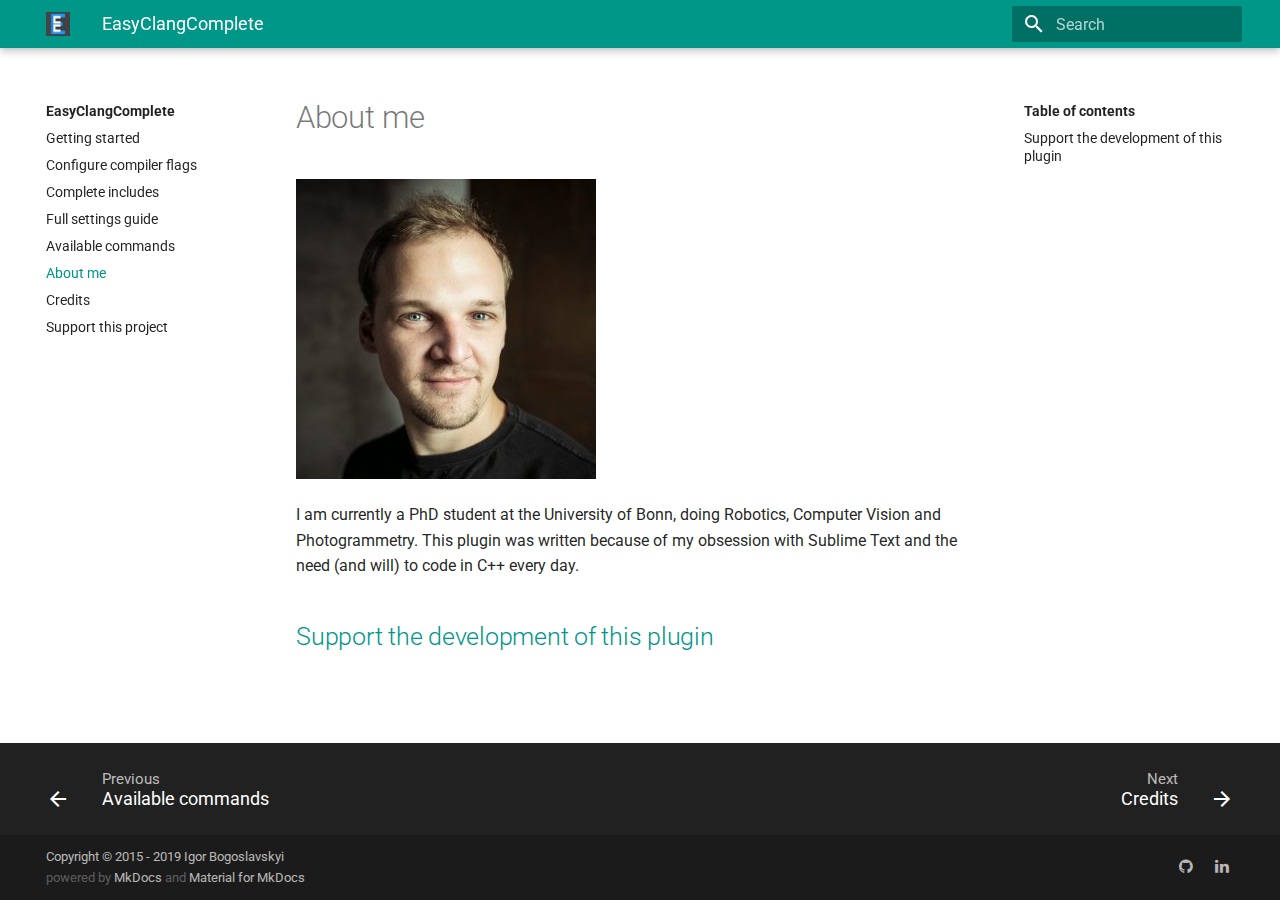
==== about/index.html @ f1933f2a "Deploy niosus/EasyClangComplete to github.com/niosus/EasyClangComplete.git:gh-pages" ====
<!doctype html>
<html lang="en" class="no-js">
  <head>
    
      <meta charset="utf-8">
      <meta name="viewport" content="width=device-width,initial-scale=1">
      <meta http-equiv="x-ua-compatible" content="ie=edge">
      
      
      
      
        <meta name="lang:clipboard.copy" content="Copy to clipboard">
      
        <meta name="lang:clipboard.copied" content="Copied to clipboard">
      
        <meta name="lang:search.language" content="en">
      
        <meta name="lang:search.pipeline.stopwords" content="True">
      
        <meta name="lang:search.pipeline.trimmer" content="True">
      
        <meta name="lang:search.result.none" content="No matching documents">
      
        <meta name="lang:search.result.one" content="1 matching document">
      
        <meta name="lang:search.result.other" content="# matching documents">
      
        <meta name="lang:search.tokenizer" content="[\s\-]+">
      
      <link rel="shortcut icon" href="../img/favicon.ico">
      <meta name="generator" content="mkdocs-1.0.4, mkdocs-material-4.1.1">
    
    
      
        <title>About me - EasyClangComplete</title>
      
    
    
      <link rel="stylesheet" href="../assets/stylesheets/application.3020aac5.css">
      
        <link rel="stylesheet" href="../assets/stylesheets/application-palette.224b79ff.css">
      
      
        
        
        <meta name="theme-color" content="#009688">
      
    
    
      <script src="../assets/javascripts/modernizr.01ccdecf.js"></script>
    
    
      
        <link href="https://fonts.gstatic.com" rel="preconnect" crossorigin>
        <link rel="stylesheet" href="https://fonts.googleapis.com/css?family=Roboto:300,400,400i,700|Roboto+Mono">
        <style>body,input{font-family:"Roboto","Helvetica Neue",Helvetica,Arial,sans-serif}code,kbd,pre{font-family:"Roboto Mono","Courier New",Courier,monospace}</style>
      
    
    <link rel="stylesheet" href="../assets/fonts/material-icons.css">
    
    
    
      
    
    
  </head>
  
    
    
    <body dir="ltr" data-md-color-primary="teal" data-md-color-accent="cyan">
  
    <svg class="md-svg">
      <defs>
        
        
      </defs>
    </svg>
    <input class="md-toggle" data-md-toggle="drawer" type="checkbox" id="__drawer" autocomplete="off">
    <input class="md-toggle" data-md-toggle="search" type="checkbox" id="__search" autocomplete="off">
    <label class="md-overlay" data-md-component="overlay" for="__drawer"></label>
    
      <a href="#about-me" tabindex="1" class="md-skip">
        Skip to content
      </a>
    
    
      <header class="md-header" data-md-component="header">
  <nav class="md-header-nav md-grid">
    <div class="md-flex">
      <div class="md-flex__cell md-flex__cell--shrink">
        <a href=".." title="EasyClangComplete" class="md-header-nav__button md-logo">
          
            <img src="../img/ecc.png" width="24" height="24">
          
        </a>
      </div>
      <div class="md-flex__cell md-flex__cell--shrink">
        <label class="md-icon md-icon--menu md-header-nav__button" for="__drawer"></label>
      </div>
      <div class="md-flex__cell md-flex__cell--stretch">
        <div class="md-flex__ellipsis md-header-nav__title" data-md-component="title">
          
            <span class="md-header-nav__topic">
              EasyClangComplete
            </span>
            <span class="md-header-nav__topic">
              About me
            </span>
          
        </div>
      </div>
      <div class="md-flex__cell md-flex__cell--shrink">
        
          <label class="md-icon md-icon--search md-header-nav__button" for="__search"></label>
          
<div class="md-search" data-md-component="search" role="dialog">
  <label class="md-search__overlay" for="__search"></label>
  <div class="md-search__inner" role="search">
    <form class="md-search__form" name="search">
      <input type="text" class="md-search__input" name="query" placeholder="Search" autocapitalize="off" autocorrect="off" autocomplete="off" spellcheck="false" data-md-component="query" data-md-state="active">
      <label class="md-icon md-search__icon" for="__search"></label>
      <button type="reset" class="md-icon md-search__icon" data-md-component="reset" tabindex="-1">
        &#xE5CD;
      </button>
    </form>
    <div class="md-search__output">
      <div class="md-search__scrollwrap" data-md-scrollfix>
        <div class="md-search-result" data-md-component="result">
          <div class="md-search-result__meta">
            Type to start searching
          </div>
          <ol class="md-search-result__list"></ol>
        </div>
      </div>
    </div>
  </div>
</div>
        
      </div>
      
    </div>
  </nav>
</header>
    
    <div class="md-container">
      
        
      
      
      <main class="md-main">
        <div class="md-main__inner md-grid" data-md-component="container">
          
            
              <div class="md-sidebar md-sidebar--primary" data-md-component="navigation">
                <div class="md-sidebar__scrollwrap">
                  <div class="md-sidebar__inner">
                    <nav class="md-nav md-nav--primary" data-md-level="0">
  <label class="md-nav__title md-nav__title--site" for="__drawer">
    <a href=".." title="EasyClangComplete" class="md-nav__button md-logo">
      
        <img src="../img/ecc.png" width="48" height="48">
      
    </a>
    EasyClangComplete
  </label>
  
  <ul class="md-nav__list" data-md-scrollfix>
    
      
      
      


  <li class="md-nav__item">
    <a href=".." title="Getting started" class="md-nav__link">
      Getting started
    </a>
  </li>

    
      
      
      


  <li class="md-nav__item">
    <a href="../configs/" title="Configure compiler flags" class="md-nav__link">
      Configure compiler flags
    </a>
  </li>

    
      
      
      


  <li class="md-nav__item">
    <a href="../includes_completion/" title="Complete includes" class="md-nav__link">
      Complete includes
    </a>
  </li>

    
      
      
      


  <li class="md-nav__item">
    <a href="../settings/" title="Full settings guide" class="md-nav__link">
      Full settings guide
    </a>
  </li>

    
      
      
      


  <li class="md-nav__item">
    <a href="../commands/" title="Available commands" class="md-nav__link">
      Available commands
    </a>
  </li>

    
      
      
      

  


  <li class="md-nav__item md-nav__item--active">
    
    <input class="md-toggle md-nav__toggle" data-md-toggle="toc" type="checkbox" id="__toc">
    
      
    
    
      <label class="md-nav__link md-nav__link--active" for="__toc">
        About me
      </label>
    
    <a href="./" title="About me" class="md-nav__link md-nav__link--active">
      About me
    </a>
    
      
<nav class="md-nav md-nav--secondary">
  
  
    
  
  
    <label class="md-nav__title" for="__toc">Table of contents</label>
    <ul class="md-nav__list" data-md-scrollfix>
      
        <li class="md-nav__item">
  <a href="#support-the-development-of-this-plugin" title="Support the development of this plugin" class="md-nav__link">
    Support the development of this plugin
  </a>
  
</li>
      
      
      
      
      
    </ul>
  
</nav>
    
  </li>

    
      
      
      


  <li class="md-nav__item">
    <a href="../credits/" title="Credits" class="md-nav__link">
      Credits
    </a>
  </li>

    
      
      
      


  <li class="md-nav__item">
    <a href="../support/" title="Support this project" class="md-nav__link">
      Support this project
    </a>
  </li>

    
  </ul>
</nav>
                  </div>
                </div>
              </div>
            
            
              <div class="md-sidebar md-sidebar--secondary" data-md-component="toc">
                <div class="md-sidebar__scrollwrap">
                  <div class="md-sidebar__inner">
                    
<nav class="md-nav md-nav--secondary">
  
  
    
  
  
    <label class="md-nav__title" for="__toc">Table of contents</label>
    <ul class="md-nav__list" data-md-scrollfix>
      
        <li class="md-nav__item">
  <a href="#support-the-development-of-this-plugin" title="Support the development of this plugin" class="md-nav__link">
    Support the development of this plugin
  </a>
  
</li>
      
      
      
      
      
    </ul>
  
</nav>
                  </div>
                </div>
              </div>
            
          
          <div class="md-content">
            <article class="md-content__inner md-typeset">
              
                
                
                <h1 id="about-me">About me<a class="headerlink" href="#about-me" title="Permanent link">&para;</a></h1>
<p><img alt="My pic" src="../img/my_photo.jpg" /> </p>
<p>I am currently a PhD student at the University of Bonn, doing Robotics,
Computer Vision and Photogrammetry. This plugin was written because of my
obsession with Sublime Text and the need (and will) to code in C++ every day.</p>
<h2 id="support-the-development-of-this-plugin"><a href="../support/">Support the development of this plugin</a><a class="headerlink" href="#support-the-development-of-this-plugin" title="Permanent link">&para;</a></h2>
                
                  
                
              
              
                


              
            </article>
          </div>
        </div>
      </main>
      
        
<footer class="md-footer">
  
    <div class="md-footer-nav">
      <nav class="md-footer-nav__inner md-grid">
        
          <a href="../commands/" title="Available commands" class="md-flex md-footer-nav__link md-footer-nav__link--prev" rel="prev">
            <div class="md-flex__cell md-flex__cell--shrink">
              <i class="md-icon md-icon--arrow-back md-footer-nav__button"></i>
            </div>
            <div class="md-flex__cell md-flex__cell--stretch md-footer-nav__title">
              <span class="md-flex__ellipsis">
                <span class="md-footer-nav__direction">
                  Previous
                </span>
                Available commands
              </span>
            </div>
          </a>
        
        
          <a href="../credits/" title="Credits" class="md-flex md-footer-nav__link md-footer-nav__link--next" rel="next">
            <div class="md-flex__cell md-flex__cell--stretch md-footer-nav__title">
              <span class="md-flex__ellipsis">
                <span class="md-footer-nav__direction">
                  Next
                </span>
                Credits
              </span>
            </div>
            <div class="md-flex__cell md-flex__cell--shrink">
              <i class="md-icon md-icon--arrow-forward md-footer-nav__button"></i>
            </div>
          </a>
        
      </nav>
    </div>
  
  <div class="md-footer-meta md-typeset">
    <div class="md-footer-meta__inner md-grid">
      <div class="md-footer-copyright">
        
          <div class="md-footer-copyright__highlight">
            Copyright &copy; 2015 - 2019 Igor Bogoslavskyi
          </div>
        
        powered by
        <a href="https://www.mkdocs.org">MkDocs</a>
        and
        <a href="https://squidfunk.github.io/mkdocs-material/">
          Material for MkDocs</a>
      </div>
      
  <div class="md-footer-social">
    <link rel="stylesheet" href="../assets/fonts/font-awesome.css">
    
      <a href="https://github.com/niosus" class="md-footer-social__link fa fa-github"></a>
    
      <a href="https://www.linkedin.com/in/igor-bogoslavskyi-72650b43/" class="md-footer-social__link fa fa-linkedin"></a>
    
  </div>

    </div>
  </div>
</footer>
      
    </div>
    
      <script src="../assets/javascripts/application.dc02f8ce.js"></script>
      
      <script>app.initialize({version:"1.0.4",url:{base:".."}})</script>
      
    
  </body>
</html>
---- assets/stylesheets/application.3020aac5.css ----
@charset "UTF-8";html{box-sizing:border-box}*,:after,:before{box-sizing:inherit}html{-webkit-text-size-adjust:none;-moz-text-size-adjust:none;-ms-text-size-adjust:none;text-size-adjust:none}body{margin:0}hr{overflow:visible;box-sizing:content-box}a{-webkit-text-decoration-skip:objects}a,button,input,label{-webkit-tap-highlight-color:transparent}a{color:inherit;text-decoration:none}small,sub,sup{font-size:80%}sub,sup{position:relative;line-height:0;vertical-align:baseline}sub{bottom:-.25em}sup{top:-.5em}img{border-style:none}table{border-collapse:separate;border-spacing:0}td,th{font-weight:400;vertical-align:top}button{margin:0;padding:0;border:0;outline-style:none;background:transparent;font-size:inherit}input{border:0;outline:0}.md-clipboard:before,.md-icon,.md-nav__button,.md-nav__link:after,.md-nav__title:before,.md-search-result__article--document:before,.md-source-file:before,.md-typeset .admonition>.admonition-title:before,.md-typeset .admonition>summary:before,.md-typeset .critic.comment:before,.md-typeset .footnote-backref,.md-typeset .task-list-control .task-list-indicator:before,.md-typeset details>.admonition-title:before,.md-typeset details>summary:before,.md-typeset summary:after{font-family:Material Icons;font-style:normal;font-variant:normal;font-weight:400;line-height:1;text-transform:none;white-space:nowrap;speak:none;word-wrap:normal;direction:ltr}.md-content__icon,.md-footer-nav__button,.md-header-nav__button,.md-nav__button,.md-nav__title:before,.md-search-result__article--document:before{display:inline-block;margin:.2rem;padding:.4rem;font-size:1.2rem;cursor:pointer}.md-icon--arrow-back:before{content:""}.md-icon--arrow-forward:before{content:""}.md-icon--menu:before{content:""}.md-icon--search:before{content:""}[dir=rtl] .md-icon--arrow-back:before{content:""}[dir=rtl] .md-icon--arrow-forward:before{content:""}body{-webkit-font-smoothing:antialiased;-moz-osx-font-smoothing:grayscale}body,input{color:rgba(0,0,0,.87);-webkit-font-feature-settings:"kern","liga";font-feature-settings:"kern","liga";font-family:Helvetica Neue,Helvetica,Arial,sans-serif}code,kbd,pre{color:rgba(0,0,0,.87);-webkit-font-feature-settings:"kern";font-feature-settings:"kern";font-family:Courier New,Courier,monospace}.md-typeset{font-size:.8rem;line-height:1.6;-webkit-print-color-adjust:exact}.md-typeset blockquote,.md-typeset ol,.md-typeset p,.md-typeset ul{margin:1em 0}.md-typeset h1{margin:0 0 2rem;color:rgba(0,0,0,.54);font-size:1.5625rem;line-height:1.3}.md-typeset h1,.md-typeset h2{font-weight:300;letter-spacing:-.01em}.md-typeset h2{margin:2rem 0 .8rem;font-size:1.25rem;line-height:1.4}.md-typeset h3{margin:1.6rem 0 .8rem;font-size:1rem;font-weight:400;letter-spacing:-.01em;line-height:1.5}.md-typeset h2+h3{margin-top:.8rem}.md-typeset h4{font-size:.8rem}.md-typeset h4,.md-typeset h5,.md-typeset h6{margin:.8rem 0;font-weight:700;letter-spacing:-.01em}.md-typeset h5,.md-typeset h6{color:rgba(0,0,0,.54);font-size:.64rem}.md-typeset h5{text-transform:uppercase}.md-typeset hr{margin:1.5em 0;border-bottom:.05rem dotted rgba(0,0,0,.26)}.md-typeset a{color:#3f51b5;word-break:break-word}.md-typeset a,.md-typeset a:before{transition:color .125s}.md-typeset a:active,.md-typeset a:hover{color:#536dfe}.md-typeset code,.md-typeset pre{background-color:hsla(0,0%,92.5%,.5);color:#37474f;font-size:85%;direction:ltr}.md-typeset code{margin:0 .29412em;padding:.07353em 0;border-radius:.1rem;box-shadow:.29412em 0 0 hsla(0,0%,92.5%,.5),-.29412em 0 0 hsla(0,0%,92.5%,.5);word-break:break-word;-webkit-box-decoration-break:clone;box-decoration-break:clone}.md-typeset h1 code,.md-typeset h2 code,.md-typeset h3 code,.md-typeset h4 code,.md-typeset h5 code,.md-typeset h6 code{margin:0;background-color:transparent;box-shadow:none}.md-typeset a>code{margin:inherit;padding:inherit;border-radius:initial;background-color:inherit;color:inherit;box-shadow:none}.md-typeset pre{position:relative;margin:1em 0;border-radius:.1rem;line-height:1.4;-webkit-overflow-scrolling:touch}.md-typeset pre>code{display:block;margin:0;padding:.525rem .6rem;background-color:transparent;font-size:inherit;box-shadow:none;-webkit-box-decoration-break:slice;box-decoration-break:slice;overflow:auto}.md-typeset pre>code::-webkit-scrollbar{width:.2rem;height:.2rem}.md-typeset pre>code::-webkit-scrollbar-thumb{background-color:rgba(0,0,0,.26)}.md-typeset pre>code::-webkit-scrollbar-thumb:hover{background-color:#536dfe}.md-typeset kbd{padding:0 .29412em;border-radius:.15rem;border:.05rem solid #c9c9c9;border-bottom-color:#bcbcbc;background-color:#fcfcfc;color:#555;font-size:85%;box-shadow:0 .05rem 0 #b0b0b0;word-break:break-word}.md-typeset mark{margin:0 .25em;padding:.0625em 0;border-radius:.1rem;background-color:rgba(255,235,59,.5);box-shadow:.25em 0 0 rgba(255,235,59,.5),-.25em 0 0 rgba(255,235,59,.5);word-break:break-word;-webkit-box-decoration-break:clone;box-decoration-break:clone}.md-typeset abbr{border-bottom:.05rem dotted rgba(0,0,0,.54);text-decoration:none;cursor:help}.md-typeset small{opacity:.75}.md-typeset sub,.md-typeset sup{margin-left:.07812em}[dir=rtl] .md-typeset sub,[dir=rtl] .md-typeset sup{margin-right:.07812em;margin-left:0}.md-typeset blockquote{padding-left:.6rem;border-left:.2rem solid rgba(0,0,0,.26);color:rgba(0,0,0,.54)}[dir=rtl] .md-typeset blockquote{padding-right:.6rem;padding-left:0;border-right:.2rem solid rgba(0,0,0,.26);border-left:initial}.md-typeset ul{list-style-type:disc}.md-typeset ol,.md-typeset ul{margin-left:.625em;padding:0}[dir=rtl] .md-typeset ol,[dir=rtl] .md-typeset ul{margin-right:.625em;margin-left:0}.md-typeset ol ol,.md-typeset ul ol{list-style-type:lower-alpha}.md-typeset ol ol ol,.md-typeset ul ol ol{list-style-type:lower-roman}.md-typeset ol li,.md-typeset ul li{margin-bottom:.5em;margin-left:1.25em}[dir=rtl] .md-typeset ol li,[dir=rtl] .md-typeset ul li{margin-right:1.25em;margin-left:0}.md-typeset ol li blockquote,.md-typeset ol li p,.md-typeset ul li blockquote,.md-typeset ul li p{margin:.5em 0}.md-typeset ol li:last-child,.md-typeset ul li:last-child{margin-bottom:0}.md-typeset ol li ol,.md-typeset ol li ul,.md-typeset ul li ol,.md-typeset ul li ul{margin:.5em 0 .5em .625em}[dir=rtl] .md-typeset ol li ol,[dir=rtl] .md-typeset ol li ul,[dir=rtl] .md-typeset ul li ol,[dir=rtl] .md-typeset ul li ul{margin-right:.625em;margin-left:0}.md-typeset dd{margin:1em 0 1em 1.875em}[dir=rtl] .md-typeset dd{margin-right:1.875em;margin-left:0}.md-typeset iframe,.md-typeset img,.md-typeset svg{max-width:100%}.md-typeset table:not([class]){box-shadow:0 2px 2px 0 rgba(0,0,0,.14),0 1px 5px 0 rgba(0,0,0,.12),0 3px 1px -2px rgba(0,0,0,.2);display:inline-block;max-width:100%;border-radius:.1rem;font-size:.64rem;overflow:auto;-webkit-overflow-scrolling:touch}.md-typeset table:not([class])+*{margin-top:1.5em}.md-typeset table:not([class]) td:not([align]),.md-typeset table:not([class]) th:not([align]){text-align:left}[dir=rtl] .md-typeset table:not([class]) td:not([align]),[dir=rtl] .md-typeset table:not([class]) th:not([align]){text-align:right}.md-typeset table:not([class]) th{min-width:5rem;padding:.6rem .8rem;background-color:rgba(0,0,0,.54);color:#fff;vertical-align:top}.md-typeset table:not([class]) td{padding:.6rem .8rem;border-top:.05rem solid rgba(0,0,0,.07);vertical-align:top}.md-typeset table:not([class]) tr{transition:background-color .125s}.md-typeset table:not([class]) tr:hover{background-color:rgba(0,0,0,.035);box-shadow:inset 0 .05rem 0 #fff}.md-typeset table:not([class]) tr:first-child td{border-top:0}.md-typeset table:not([class]) a{word-break:normal}.md-typeset__scrollwrap{margin:1em -.8rem;overflow-x:auto;-webkit-overflow-scrolling:touch}.md-typeset .md-typeset__table{display:inline-block;margin-bottom:.5em;padding:0 .8rem}.md-typeset .md-typeset__table table{display:table;width:100%;margin:0;overflow:hidden}html{font-size:125%;overflow-x:hidden}body,html{height:100%}body{position:relative;font-size:.5rem}hr{display:block;height:.05rem;padding:0;border:0}.md-svg{display:none}.md-grid{max-width:61rem;margin-right:auto;margin-left:auto}.md-container,.md-main{overflow:auto}.md-container{display:table;width:100%;height:100%;padding-top:2.4rem;table-layout:fixed}.md-main{display:table-row;height:100%}.md-main__inner{height:100%;padding-top:1.5rem;padding-bottom:.05rem}.md-toggle{display:none}.md-overlay{position:fixed;top:0;width:0;height:0;transition:width 0s .25s,height 0s .25s,opacity .25s;background-color:rgba(0,0,0,.54);opacity:0;z-index:3}.md-flex{display:table}.md-flex__cell{display:table-cell;position:relative;vertical-align:top}.md-flex__cell--shrink{width:0}.md-flex__cell--stretch{display:table;width:100%;table-layout:fixed}.md-flex__ellipsis{display:table-cell;text-overflow:ellipsis;white-space:nowrap;overflow:hidden}.md-skip{position:fixed;width:.05rem;height:.05rem;margin:.5rem;padding:.3rem .5rem;-webkit-transform:translateY(.4rem);transform:translateY(.4rem);border-radius:.1rem;background-color:rgba(0,0,0,.87);color:#fff;font-size:.64rem;opacity:0;overflow:hidden}.md-skip:focus{width:auto;height:auto;clip:auto;-webkit-transform:translateX(0);transform:translateX(0);transition:opacity .175s 75ms,-webkit-transform .25s cubic-bezier(.4,0,.2,1);transition:transform .25s cubic-bezier(.4,0,.2,1),opacity .175s 75ms;transition:transform .25s cubic-bezier(.4,0,.2,1),opacity .175s 75ms,-webkit-transform .25s cubic-bezier(.4,0,.2,1);opacity:1;z-index:10}@page{margin:25mm}.md-clipboard{position:absolute;top:.3rem;right:.3rem;width:1.4rem;height:1.4rem;border-radius:.1rem;font-size:.8rem;cursor:pointer;z-index:1;-webkit-backface-visibility:hidden;backface-visibility:hidden}.md-clipboard:before{transition:color .25s,opacity .25s;color:rgba(0,0,0,.07);content:"\E14D"}.codehilite:hover .md-clipboard:before,.md-typeset .highlight:hover .md-clipboard:before,pre:hover .md-clipboard:before{color:rgba(0,0,0,.54)}.md-clipboard:focus:before,.md-clipboard:hover:before{color:#536dfe}.md-clipboard__message{display:block;position:absolute;top:0;right:1.7rem;padding:.3rem .5rem;-webkit-transform:translateX(.4rem);transform:translateX(.4rem);transition:opacity .175s,-webkit-transform .25s cubic-bezier(.9,.1,.9,0);transition:transform .25s cubic-bezier(.9,.1,.9,0),opacity .175s;transition:transform .25s cubic-bezier(.9,.1,.9,0),opacity .175s,-webkit-transform .25s cubic-bezier(.9,.1,.9,0);border-radius:.1rem;background-color:rgba(0,0,0,.54);color:#fff;font-size:.64rem;white-space:nowrap;opacity:0;pointer-events:none}.md-clipboard__message--active{-webkit-transform:translateX(0);transform:translateX(0);transition:opacity .175s 75ms,-webkit-transform .25s cubic-bezier(.4,0,.2,1);transition:transform .25s cubic-bezier(.4,0,.2,1),opacity .175s 75ms;transition:transform .25s cubic-bezier(.4,0,.2,1),opacity .175s 75ms,-webkit-transform .25s cubic-bezier(.4,0,.2,1);opacity:1;pointer-events:auto}.md-clipboard__message:before{content:attr(aria-label)}.md-clipboard__message:after{display:block;position:absolute;top:50%;right:-.2rem;width:0;margin-top:-.2rem;border-color:transparent rgba(0,0,0,.54);border-style:solid;border-width:.2rem 0 .2rem .2rem;content:""}.md-content__inner{margin:0 .8rem 1.2rem;padding-top:.6rem}.md-content__inner:before{display:block;height:.4rem;content:""}.md-content__inner>:last-child{margin-bottom:0}.md-content__icon{position:relative;margin:.4rem 0;padding:0;float:right}.md-typeset .md-content__icon{color:rgba(0,0,0,.26)}.md-header{position:fixed;top:0;right:0;left:0;height:2.4rem;transition:background-color .25s,color .25s;background-color:#3f51b5;color:#fff;box-shadow:none;z-index:2;-webkit-backface-visibility:hidden;backface-visibility:hidden}.no-js .md-header{transition:none;box-shadow:none}.md-header[data-md-state=shadow]{transition:background-color .25s,color .25s,box-shadow .25s;box-shadow:0 0 .2rem rgba(0,0,0,.1),0 .2rem .4rem rgba(0,0,0,.2)}.md-header-nav{padding:0 .2rem}.md-header-nav__button{position:relative;transition:opacity .25s;z-index:1}.md-header-nav__button:hover{opacity:.7}.md-header-nav__button.md-logo *{display:block}.no-js .md-header-nav__button.md-icon--search{display:none}.md-header-nav__topic{display:block;position:absolute;transition:opacity .15s,-webkit-transform .4s cubic-bezier(.1,.7,.1,1);transition:transform .4s cubic-bezier(.1,.7,.1,1),opacity .15s;transition:transform .4s cubic-bezier(.1,.7,.1,1),opacity .15s,-webkit-transform .4s cubic-bezier(.1,.7,.1,1);text-overflow:ellipsis;white-space:nowrap;overflow:hidden}.md-header-nav__topic+.md-header-nav__topic{-webkit-transform:translateX(1.25rem);transform:translateX(1.25rem);transition:opacity .15s,-webkit-transform .4s cubic-bezier(1,.7,.1,.1);transition:transform .4s cubic-bezier(1,.7,.1,.1),opacity .15s;transition:transform .4s cubic-bezier(1,.7,.1,.1),opacity .15s,-webkit-transform .4s cubic-bezier(1,.7,.1,.1);opacity:0;z-index:-1;pointer-events:none}[dir=rtl] .md-header-nav__topic+.md-header-nav__topic{-webkit-transform:translateX(-1.25rem);transform:translateX(-1.25rem)}.no-js .md-header-nav__topic{position:static}.no-js .md-header-nav__topic+.md-header-nav__topic{display:none}.md-header-nav__title{padding:0 1rem;font-size:.9rem;line-height:2.4rem}.md-header-nav__title[data-md-state=active] .md-header-nav__topic{-webkit-transform:translateX(-1.25rem);transform:translateX(-1.25rem);transition:opacity .15s,-webkit-transform .4s cubic-bezier(1,.7,.1,.1);transition:transform .4s cubic-bezier(1,.7,.1,.1),opacity .15s;transition:transform .4s cubic-bezier(1,.7,.1,.1),opacity .15s,-webkit-transform .4s cubic-bezier(1,.7,.1,.1);opacity:0;z-index:-1;pointer-events:none}[dir=rtl] .md-header-nav__title[data-md-state=active] .md-header-nav__topic{-webkit-transform:translateX(1.25rem);transform:translateX(1.25rem)}.md-header-nav__title[data-md-state=active] .md-header-nav__topic+.md-header-nav__topic{-webkit-transform:translateX(0);transform:translateX(0);transition:opacity .15s,-webkit-transform .4s cubic-bezier(.1,.7,.1,1);transition:transform .4s cubic-bezier(.1,.7,.1,1),opacity .15s;transition:transform .4s cubic-bezier(.1,.7,.1,1),opacity .15s,-webkit-transform .4s cubic-bezier(.1,.7,.1,1);opacity:1;z-index:0;pointer-events:auto}.md-header-nav__source{display:none}.md-hero{transition:background .25s;background-color:#3f51b5;color:#fff;font-size:1rem;overflow:hidden}.md-hero__inner{margin-top:1rem;padding:.8rem .8rem .4rem;transition:opacity .25s,-webkit-transform .4s cubic-bezier(.1,.7,.1,1);transition:transform .4s cubic-bezier(.1,.7,.1,1),opacity .25s;transition:transform .4s cubic-bezier(.1,.7,.1,1),opacity .25s,-webkit-transform .4s cubic-bezier(.1,.7,.1,1);transition-delay:.1s}[data-md-state=hidden] .md-hero__inner{pointer-events:none;-webkit-transform:translateY(.625rem);transform:translateY(.625rem);transition:opacity .1s 0s,-webkit-transform 0s .4s;transition:transform 0s .4s,opacity .1s 0s;transition:transform 0s .4s,opacity .1s 0s,-webkit-transform 0s .4s;opacity:0}.md-hero--expand .md-hero__inner{margin-bottom:1.2rem}.md-footer-nav{background-color:rgba(0,0,0,.87);color:#fff}.md-footer-nav__inner{padding:.2rem;overflow:auto}.md-footer-nav__link{padding-top:1.4rem;padding-bottom:.4rem;transition:opacity .25s}.md-footer-nav__link:hover{opacity:.7}.md-footer-nav__link--prev{width:25%;float:left}[dir=rtl] .md-footer-nav__link--prev{float:right}.md-footer-nav__link--next{width:75%;float:right;text-align:right}[dir=rtl] .md-footer-nav__link--next{float:left;text-align:left}.md-footer-nav__button{transition:background .25s}.md-footer-nav__title{position:relative;padding:0 1rem;font-size:.9rem;line-height:2.4rem}.md-footer-nav__direction{position:absolute;right:0;left:0;margin-top:-1rem;padding:0 1rem;color:hsla(0,0%,100%,.7);font-size:.75rem}.md-footer-meta{background-color:rgba(0,0,0,.895)}.md-footer-meta__inner{padding:.2rem;overflow:auto}html .md-footer-meta.md-typeset a{color:hsla(0,0%,100%,.7)}html .md-footer-meta.md-typeset a:focus,html .md-footer-meta.md-typeset a:hover{color:#fff}.md-footer-copyright{margin:0 .6rem;padding:.4rem 0;color:hsla(0,0%,100%,.3);font-size:.64rem}.md-footer-copyright__highlight{color:hsla(0,0%,100%,.7)}.md-footer-social{margin:0 .4rem;padding:.2rem 0 .6rem}.md-footer-social__link{display:inline-block;width:1.6rem;height:1.6rem;font-size:.8rem;text-align:center}.md-footer-social__link:before{line-height:1.9}.md-nav{font-size:.7rem;line-height:1.3}.md-nav__title{display:block;padding:0 .6rem;font-weight:700;text-overflow:ellipsis;overflow:hidden}.md-nav__title:before{display:none;content:"\E5C4"}[dir=rtl] .md-nav__title:before{content:"\E5C8"}.md-nav__title .md-nav__button{display:none}.md-nav__list{margin:0;padding:0;list-style:none}.md-nav__item{padding:0 .6rem}.md-nav__item:last-child{padding-bottom:.6rem}.md-nav__item .md-nav__item{padding-right:0}[dir=rtl] .md-nav__item .md-nav__item{padding-right:.6rem;padding-left:0}.md-nav__item .md-nav__item:last-child{padding-bottom:0}.md-nav__button img{width:100%;height:auto}.md-nav__link{display:block;margin-top:.625em;transition:color .125s;text-overflow:ellipsis;cursor:pointer;overflow:hidden}.md-nav__item--nested>.md-nav__link:after{content:"\E313"}html .md-nav__link[for=__toc]{display:none}html .md-nav__link[for=__toc]~.md-nav{display:none}html .md-nav__link[for=__toc]+.md-nav__link:after{display:none}.md-nav__link[data-md-state=blur]{color:rgba(0,0,0,.54)}.md-nav__link--active,.md-nav__link:active{color:#3f51b5}.md-nav__item--nested>.md-nav__link{color:inherit}.md-nav__link:focus,.md-nav__link:hover{color:#536dfe}.md-nav__source,.no-js .md-search{display:none}.md-search__overlay{opacity:0;z-index:1}.md-search__form{position:relative}.md-search__input{position:relative;padding:0 2.2rem 0 3.6rem;text-overflow:ellipsis;z-index:2}[dir=rtl] .md-search__input{padding:0 3.6rem 0 2.2rem}.md-search__input::-webkit-input-placeholder{transition:color .25s cubic-bezier(.1,.7,.1,1)}.md-search__input:-ms-input-placeholder{transition:color .25s cubic-bezier(.1,.7,.1,1)}.md-search__input::-ms-input-placeholder{transition:color .25s cubic-bezier(.1,.7,.1,1)}.md-search__input::placeholder{transition:color .25s cubic-bezier(.1,.7,.1,1)}.md-search__input::-webkit-input-placeholder,.md-search__input~.md-search__icon{color:rgba(0,0,0,.54)}.md-search__input:-ms-input-placeholder,.md-search__input~.md-search__icon{color:rgba(0,0,0,.54)}.md-search__input::-ms-input-placeholder,.md-search__input~.md-search__icon{color:rgba(0,0,0,.54)}.md-search__input::placeholder,.md-search__input~.md-search__icon{color:rgba(0,0,0,.54)}.md-search__input::-ms-clear{display:none}.md-search__icon{position:absolute;transition:color .25s cubic-bezier(.1,.7,.1,1),opacity .25s;font-size:1.2rem;cursor:pointer;z-index:2}.md-search__icon:hover{opacity:.7}.md-search__icon[for=__search]{top:.3rem;left:.5rem}[dir=rtl] .md-search__icon[for=__search]{right:.5rem;left:auto}.md-search__icon[for=__search]:before{content:"\E8B6"}.md-search__icon[type=reset]{top:.3rem;right:.5rem;-webkit-transform:scale(.125);transform:scale(.125);transition:opacity .15s,-webkit-transform .15s cubic-bezier(.1,.7,.1,1);transition:transform .15s cubic-bezier(.1,.7,.1,1),opacity .15s;transition:transform .15s cubic-bezier(.1,.7,.1,1),opacity .15s,-webkit-transform .15s cubic-bezier(.1,.7,.1,1);opacity:0}[dir=rtl] .md-search__icon[type=reset]{right:auto;left:.5rem}[data-md-toggle=search]:checked~.md-header .md-search__input:valid~.md-search__icon[type=reset]{-webkit-transform:scale(1);transform:scale(1);opacity:1}[data-md-toggle=search]:checked~.md-header .md-search__input:valid~.md-search__icon[type=reset]:hover{opacity:.7}.md-search__output{position:absolute;width:100%;border-radius:0 0 .1rem .1rem;overflow:hidden;z-index:1}.md-search__scrollwrap{height:100%;background-color:#fff;box-shadow:inset 0 .05rem 0 rgba(0,0,0,.07);overflow-y:auto;-webkit-overflow-scrolling:touch}.md-search-result{color:rgba(0,0,0,.87);word-break:break-word}.md-search-result__meta{padding:0 .8rem;background-color:rgba(0,0,0,.07);color:rgba(0,0,0,.54);font-size:.64rem;line-height:1.8rem}.md-search-result__list{margin:0;padding:0;border-top:.05rem solid rgba(0,0,0,.07);list-style:none}.md-search-result__item{box-shadow:0 -.05rem 0 rgba(0,0,0,.07)}.md-search-result__link{display:block;transition:background .25s;outline:0;overflow:hidden}.md-search-result__link:hover,.md-search-result__link[data-md-state=active]{background-color:rgba(83,109,254,.1)}.md-search-result__link:hover .md-search-result__article:before,.md-search-result__link[data-md-state=active] .md-search-result__article:before{opacity:.7}.md-search-result__link:last-child .md-search-result__teaser{margin-bottom:.6rem}.md-search-result__article{position:relative;padding:0 .8rem;overflow:auto}.md-search-result__article--document:before{position:absolute;left:0;margin:.1rem;transition:opacity .25s;color:rgba(0,0,0,.54);content:"\E880"}[dir=rtl] .md-search-result__article--document:before{right:0;left:auto}.md-search-result__article--document .md-search-result__title{margin:.55rem 0;font-size:.8rem;font-weight:400;line-height:1.4}.md-search-result__title{margin:.5em 0;font-size:.64rem;font-weight:700;line-height:1.4}.md-search-result__teaser{display:-webkit-box;max-height:1.65rem;margin:.5em 0;color:rgba(0,0,0,.54);font-size:.64rem;line-height:1.4;text-overflow:ellipsis;overflow:hidden;-webkit-line-clamp:2}.md-search-result em{font-style:normal;font-weight:700;text-decoration:underline}.md-sidebar{position:absolute;width:12.1rem;padding:1.2rem 0;overflow:hidden}.md-sidebar[data-md-state=lock]{position:fixed;top:2.4rem}.md-sidebar--secondary{display:none}.md-sidebar__scrollwrap{max-height:100%;margin:0 .2rem;overflow-y:auto;-webkit-backface-visibility:hidden;backface-visibility:hidden}.md-sidebar__scrollwrap::-webkit-scrollbar{width:.2rem;height:.2rem}.md-sidebar__scrollwrap::-webkit-scrollbar-thumb{background-color:rgba(0,0,0,.26)}.md-sidebar__scrollwrap::-webkit-scrollbar-thumb:hover{background-color:#536dfe}@-webkit-keyframes md-source__facts--done{0%{height:0}to{height:.65rem}}@keyframes md-source__facts--done{0%{height:0}to{height:.65rem}}@-webkit-keyframes md-source__fact--done{0%{-webkit-transform:translateY(100%);transform:translateY(100%);opacity:0}50%{opacity:0}to{-webkit-transform:translateY(0);transform:translateY(0);opacity:1}}@keyframes md-source__fact--done{0%{-webkit-transform:translateY(100%);transform:translateY(100%);opacity:0}50%{opacity:0}to{-webkit-transform:translateY(0);transform:translateY(0);opacity:1}}.md-source{display:block;padding-right:.6rem;transition:opacity .25s;font-size:.65rem;line-height:1.2;white-space:nowrap}[dir=rtl] .md-source{padding-right:0;padding-left:.6rem}.md-source:hover{opacity:.7}.md-source:after{display:inline-block;height:2.4rem;content:"";vertical-align:middle}.md-source__icon{display:inline-block;width:2.4rem;height:2.4rem;content:"";vertical-align:middle}.md-source__icon svg{width:1.2rem;height:1.2rem;margin-top:.6rem;margin-left:.6rem}[dir=rtl] .md-source__icon svg{margin-right:.6rem;margin-left:0}.md-source__icon+.md-source__repository{margin-left:-2.2rem;padding-left:2rem}[dir=rtl] .md-source__icon+.md-source__repository{margin-right:-2.2rem;margin-left:0;padding-right:2rem;padding-left:0}.md-source__repository{display:inline-block;max-width:100%;margin-left:.6rem;font-weight:700;text-overflow:ellipsis;overflow:hidden;vertical-align:middle}.md-source__facts{margin:0;padding:0;font-size:.55rem;font-weight:700;list-style-type:none;opacity:.75;overflow:hidden}[data-md-state=done] .md-source__facts{-webkit-animation:md-source__facts--done .25s ease-in;animation:md-source__facts--done .25s ease-in}.md-source__fact{float:left}[dir=rtl] .md-source__fact{float:right}[data-md-state=done] .md-source__fact{-webkit-animation:md-source__fact--done .4s ease-out;animation:md-source__fact--done .4s ease-out}.md-source__fact:before{margin:0 .1rem;content:"\00B7"}.md-source__fact:first-child:before{display:none}.md-source-file{display:inline-block;margin:1em .5em 1em 0;padding-right:.25rem;border-radius:.1rem;background-color:rgba(0,0,0,.07);font-size:.64rem;list-style-type:none;cursor:pointer;overflow:hidden}.md-source-file:before{display:inline-block;margin-right:.25rem;padding:.25rem;background-color:rgba(0,0,0,.26);color:#fff;font-size:.8rem;content:"\E86F";vertical-align:middle}html .md-source-file{transition:background .4s,color .4s,box-shadow .4s cubic-bezier(.4,0,.2,1)}html .md-source-file:before{transition:inherit}html body .md-typeset .md-source-file{color:rgba(0,0,0,.54)}.md-source-file:hover{box-shadow:0 0 8px rgba(0,0,0,.18),0 8px 16px rgba(0,0,0,.36)}.md-source-file:hover:before{background-color:#536dfe}.md-tabs{width:100%;transition:background .25s;background-color:#3f51b5;color:#fff;overflow:auto}.md-tabs__list{margin:0 0 0 .2rem;padding:0;list-style:none;white-space:nowrap}.md-tabs__item{display:inline-block;height:2.4rem;padding-right:.6rem;padding-left:.6rem}.md-tabs__link{display:block;margin-top:.8rem;transition:opacity .25s,-webkit-transform .4s cubic-bezier(.1,.7,.1,1);transition:transform .4s cubic-bezier(.1,.7,.1,1),opacity .25s;transition:transform .4s cubic-bezier(.1,.7,.1,1),opacity .25s,-webkit-transform .4s cubic-bezier(.1,.7,.1,1);font-size:.7rem;opacity:.7}.md-tabs__link--active,.md-tabs__link:hover{color:inherit;opacity:1}.md-tabs__item:nth-child(2) .md-tabs__link{transition-delay:.02s}.md-tabs__item:nth-child(3) .md-tabs__link{transition-delay:.04s}.md-tabs__item:nth-child(4) .md-tabs__link{transition-delay:.06s}.md-tabs__item:nth-child(5) .md-tabs__link{transition-delay:.08s}.md-tabs__item:nth-child(6) .md-tabs__link{transition-delay:.1s}.md-tabs__item:nth-child(7) .md-tabs__link{transition-delay:.12s}.md-tabs__item:nth-child(8) .md-tabs__link{transition-delay:.14s}.md-tabs__item:nth-child(9) .md-tabs__link{transition-delay:.16s}.md-tabs__item:nth-child(10) .md-tabs__link{transition-delay:.18s}.md-tabs__item:nth-child(11) .md-tabs__link{transition-delay:.2s}.md-tabs__item:nth-child(12) .md-tabs__link{transition-delay:.22s}.md-tabs__item:nth-child(13) .md-tabs__link{transition-delay:.24s}.md-tabs__item:nth-child(14) .md-tabs__link{transition-delay:.26s}.md-tabs__item:nth-child(15) .md-tabs__link{transition-delay:.28s}.md-tabs__item:nth-child(16) .md-tabs__link{transition-delay:.3s}.md-tabs[data-md-state=hidden]{pointer-events:none}.md-tabs[data-md-state=hidden] .md-tabs__link{-webkit-transform:translateY(50%);transform:translateY(50%);transition:color .25s,opacity .1s,-webkit-transform 0s .4s;transition:color .25s,transform 0s .4s,opacity .1s;transition:color .25s,transform 0s .4s,opacity .1s,-webkit-transform 0s .4s;opacity:0}.md-typeset .admonition,.md-typeset details{box-shadow:0 2px 2px 0 rgba(0,0,0,.14),0 1px 5px 0 rgba(0,0,0,.12),0 3px 1px -2px rgba(0,0,0,.2);position:relative;margin:1.5625em 0;padding:0 .6rem;border-left:.2rem solid #448aff;border-radius:.1rem;font-size:.64rem;overflow:auto}[dir=rtl] .md-typeset .admonition,[dir=rtl] .md-typeset details{border-right:.2rem solid #448aff;border-left:none}html .md-typeset .admonition>:last-child,html .md-typeset details>:last-child{margin-bottom:.6rem}.md-typeset .admonition .admonition,.md-typeset .admonition details,.md-typeset details .admonition,.md-typeset details details{margin:1em 0}.md-typeset .admonition>.admonition-title,.md-typeset .admonition>summary,.md-typeset details>.admonition-title,.md-typeset details>summary{margin:0 -.6rem;padding:.4rem .6rem .4rem 2rem;border-bottom:.05rem solid rgba(68,138,255,.1);background-color:rgba(68,138,255,.1);font-weight:700}[dir=rtl] .md-typeset .admonition>.admonition-title,[dir=rtl] .md-typeset .admonition>summary,[dir=rtl] .md-typeset details>.admonition-title,[dir=rtl] .md-typeset details>summary{padding:.4rem 2rem .4rem .6rem}.md-typeset .admonition>.admonition-title:last-child,.md-typeset .admonition>summary:last-child,.md-typeset details>.admonition-title:last-child,.md-typeset details>summary:last-child{margin-bottom:0}.md-typeset .admonition>.admonition-title:before,.md-typeset .admonition>summary:before,.md-typeset details>.admonition-title:before,.md-typeset details>summary:before{position:absolute;left:.6rem;color:#448aff;font-size:1rem;content:"\E3C9"}[dir=rtl] .md-typeset .admonition>.admonition-title:before,[dir=rtl] .md-typeset .admonition>summary:before,[dir=rtl] .md-typeset details>.admonition-title:before,[dir=rtl] .md-typeset details>summary:before{right:.6rem;left:auto}.md-typeset .admonition.abstract,.md-typeset .admonition.summary,.md-typeset .admonition.tldr,.md-typeset details.abstract,.md-typeset details.summary,.md-typeset details.tldr{border-left-color:#00b0ff}[dir=rtl] .md-typeset .admonition.abstract,[dir=rtl] .md-typeset .admonition.summary,[dir=rtl] .md-typeset .admonition.tldr,[dir=rtl] .md-typeset details.abstract,[dir=rtl] .md-typeset details.summary,[dir=rtl] .md-typeset details.tldr{border-right-color:#00b0ff}.md-typeset .admonition.abstract>.admonition-title,.md-typeset .admonition.abstract>summary,.md-typeset .admonition.summary>.admonition-title,.md-typeset .admonition.summary>summary,.md-typeset .admonition.tldr>.admonition-title,.md-typeset .admonition.tldr>summary,.md-typeset details.abstract>.admonition-title,.md-typeset details.abstract>summary,.md-typeset details.summary>.admonition-title,.md-typeset details.summary>summary,.md-typeset details.tldr>.admonition-title,.md-typeset details.tldr>summary{border-bottom-color:rgba(0,176,255,.1);background-color:rgba(0,176,255,.1)}.md-typeset .admonition.abstract>.admonition-title:before,.md-typeset .admonition.abstract>summary:before,.md-typeset .admonition.summary>.admonition-title:before,.md-typeset .admonition.summary>summary:before,.md-typeset .admonition.tldr>.admonition-title:before,.md-typeset .admonition.tldr>summary:before,.md-typeset details.abstract>.admonition-title:before,.md-typeset details.abstract>summary:before,.md-typeset details.summary>.admonition-title:before,.md-typeset details.summary>summary:before,.md-typeset details.tldr>.admonition-title:before,.md-typeset details.tldr>summary:before{color:#00b0ff;content:""}.md-typeset .admonition.info,.md-typeset .admonition.todo,.md-typeset details.info,.md-typeset details.todo{border-left-color:#00b8d4}[dir=rtl] .md-typeset .admonition.info,[dir=rtl] .md-typeset .admonition.todo,[dir=rtl] .md-typeset details.info,[dir=rtl] .md-typeset details.todo{border-right-color:#00b8d4}.md-typeset .admonition.info>.admonition-title,.md-typeset .admonition.info>summary,.md-typeset .admonition.todo>.admonition-title,.md-typeset .admonition.todo>summary,.md-typeset details.info>.admonition-title,.md-typeset details.info>summary,.md-typeset details.todo>.admonition-title,.md-typeset details.todo>summary{border-bottom-color:rgba(0,184,212,.1);background-color:rgba(0,184,212,.1)}.md-typeset .admonition.info>.admonition-title:before,.md-typeset .admonition.info>summary:before,.md-typeset .admonition.todo>.admonition-title:before,.md-typeset .admonition.todo>summary:before,.md-typeset details.info>.admonition-title:before,.md-typeset details.info>summary:before,.md-typeset details.todo>.admonition-title:before,.md-typeset details.todo>summary:before{color:#00b8d4;content:""}.md-typeset .admonition.hint,.md-typeset .admonition.important,.md-typeset .admonition.tip,.md-typeset details.hint,.md-typeset details.important,.md-typeset details.tip{border-left-color:#00bfa5}[dir=rtl] .md-typeset .admonition.hint,[dir=rtl] .md-typeset .admonition.important,[dir=rtl] .md-typeset .admonition.tip,[dir=rtl] .md-typeset details.hint,[dir=rtl] .md-typeset details.important,[dir=rtl] .md-typeset details.tip{border-right-color:#00bfa5}.md-typeset .admonition.hint>.admonition-title,.md-typeset .admonition.hint>summary,.md-typeset .admonition.important>.admonition-title,.md-typeset .admonition.important>summary,.md-typeset .admonition.tip>.admonition-title,.md-typeset .admonition.tip>summary,.md-typeset details.hint>.admonition-title,.md-typeset details.hint>summary,.md-typeset details.important>.admonition-title,.md-typeset details.important>summary,.md-typeset details.tip>.admonition-title,.md-typeset details.tip>summary{border-bottom-color:rgba(0,191,165,.1);background-color:rgba(0,191,165,.1)}.md-typeset .admonition.hint>.admonition-title:before,.md-typeset .admonition.hint>summary:before,.md-typeset .admonition.important>.admonition-title:before,.md-typeset .admonition.important>summary:before,.md-typeset .admonition.tip>.admonition-title:before,.md-typeset .admonition.tip>summary:before,.md-typeset details.hint>.admonition-title:before,.md-typeset details.hint>summary:before,.md-typeset details.important>.admonition-title:before,.md-typeset details.important>summary:before,.md-typeset details.tip>.admonition-title:before,.md-typeset details.tip>summary:before{color:#00bfa5;content:""}.md-typeset .admonition.check,.md-typeset .admonition.done,.md-typeset .admonition.success,.md-typeset details.check,.md-typeset details.done,.md-typeset details.success{border-left-color:#00c853}[dir=rtl] .md-typeset .admonition.check,[dir=rtl] .md-typeset .admonition.done,[dir=rtl] .md-typeset .admonition.success,[dir=rtl] .md-typeset details.check,[dir=rtl] .md-typeset details.done,[dir=rtl] .md-typeset details.success{border-right-color:#00c853}.md-typeset .admonition.check>.admonition-title,.md-typeset .admonition.check>summary,.md-typeset .admonition.done>.admonition-title,.md-typeset .admonition.done>summary,.md-typeset .admonition.success>.admonition-title,.md-typeset .admonition.success>summary,.md-typeset details.check>.admonition-title,.md-typeset details.check>summary,.md-typeset details.done>.admonition-title,.md-typeset details.done>summary,.md-typeset details.success>.admonition-title,.md-typeset details.success>summary{border-bottom-color:rgba(0,200,83,.1);background-color:rgba(0,200,83,.1)}.md-typeset .admonition.check>.admonition-title:before,.md-typeset .admonition.check>summary:before,.md-typeset .admonition.done>.admonition-title:before,.md-typeset .admonition.done>summary:before,.md-typeset .admonition.success>.admonition-title:before,.md-typeset .admonition.success>summary:before,.md-typeset details.check>.admonition-title:before,.md-typeset details.check>summary:before,.md-typeset details.done>.admonition-title:before,.md-typeset details.done>summary:before,.md-typeset details.success>.admonition-title:before,.md-typeset details.success>summary:before{color:#00c853;content:""}.md-typeset .admonition.faq,.md-typeset .admonition.help,.md-typeset .admonition.question,.md-typeset details.faq,.md-typeset details.help,.md-typeset details.question{border-left-color:#64dd17}[dir=rtl] .md-typeset .admonition.faq,[dir=rtl] .md-typeset .admonition.help,[dir=rtl] .md-typeset .admonition.question,[dir=rtl] .md-typeset details.faq,[dir=rtl] .md-typeset details.help,[dir=rtl] .md-typeset details.question{border-right-color:#64dd17}.md-typeset .admonition.faq>.admonition-title,.md-typeset .admonition.faq>summary,.md-typeset .admonition.help>.admonition-title,.md-typeset .admonition.help>summary,.md-typeset .admonition.question>.admonition-title,.md-typeset .admonition.question>summary,.md-typeset details.faq>.admonition-title,.md-typeset details.faq>summary,.md-typeset details.help>.admonition-title,.md-typeset details.help>summary,.md-typeset details.question>.admonition-title,.md-typeset details.question>summary{border-bottom-color:rgba(100,221,23,.1);background-color:rgba(100,221,23,.1)}.md-typeset .admonition.faq>.admonition-title:before,.md-typeset .admonition.faq>summary:before,.md-typeset .admonition.help>.admonition-title:before,.md-typeset .admonition.help>summary:before,.md-typeset .admonition.question>.admonition-title:before,.md-typeset .admonition.question>summary:before,.md-typeset details.faq>.admonition-title:before,.md-typeset details.faq>summary:before,.md-typeset details.help>.admonition-title:before,.md-typeset details.help>summary:before,.md-typeset details.question>.admonition-title:before,.md-typeset details.question>summary:before{color:#64dd17;content:""}.md-typeset .admonition.attention,.md-typeset .admonition.caution,.md-typeset .admonition.warning,.md-typeset details.attention,.md-typeset details.caution,.md-typeset details.warning{border-left-color:#ff9100}[dir=rtl] .md-typeset .admonition.attention,[dir=rtl] .md-typeset .admonition.caution,[dir=rtl] .md-typeset .admonition.warning,[dir=rtl] .md-typeset details.attention,[dir=rtl] .md-typeset details.caution,[dir=rtl] .md-typeset details.warning{border-right-color:#ff9100}.md-typeset .admonition.attention>.admonition-title,.md-typeset .admonition.attention>summary,.md-typeset .admonition.caution>.admonition-title,.md-typeset .admonition.caution>summary,.md-typeset .admonition.warning>.admonition-title,.md-typeset .admonition.warning>summary,.md-typeset details.attention>.admonition-title,.md-typeset details.attention>summary,.md-typeset details.caution>.admonition-title,.md-typeset details.caution>summary,.md-typeset details.warning>.admonition-title,.md-typeset details.warning>summary{border-bottom-color:rgba(255,145,0,.1);background-color:rgba(255,145,0,.1)}.md-typeset .admonition.attention>.admonition-title:before,.md-typeset .admonition.attention>summary:before,.md-typeset .admonition.caution>.admonition-title:before,.md-typeset .admonition.caution>summary:before,.md-typeset .admonition.warning>.admonition-title:before,.md-typeset .admonition.warning>summary:before,.md-typeset details.attention>.admonition-title:before,.md-typeset details.attention>summary:before,.md-typeset details.caution>.admonition-title:before,.md-typeset details.caution>summary:before,.md-typeset details.warning>.admonition-title:before,.md-typeset details.warning>summary:before{color:#ff9100;content:""}.md-typeset .admonition.fail,.md-typeset .admonition.failure,.md-typeset .admonition.missing,.md-typeset details.fail,.md-typeset details.failure,.md-typeset details.missing{border-left-color:#ff5252}[dir=rtl] .md-typeset .admonition.fail,[dir=rtl] .md-typeset .admonition.failure,[dir=rtl] .md-typeset .admonition.missing,[dir=rtl] .md-typeset details.fail,[dir=rtl] .md-typeset details.failure,[dir=rtl] .md-typeset details.missing{border-right-color:#ff5252}.md-typeset .admonition.fail>.admonition-title,.md-typeset .admonition.fail>summary,.md-typeset .admonition.failure>.admonition-title,.md-typeset .admonition.failure>summary,.md-typeset .admonition.missing>.admonition-title,.md-typeset .admonition.missing>summary,.md-typeset details.fail>.admonition-title,.md-typeset details.fail>summary,.md-typeset details.failure>.admonition-title,.md-typeset details.failure>summary,.md-typeset details.missing>.admonition-title,.md-typeset details.missing>summary{border-bottom-color:rgba(255,82,82,.1);background-color:rgba(255,82,82,.1)}.md-typeset .admonition.fail>.admonition-title:before,.md-typeset .admonition.fail>summary:before,.md-typeset .admonition.failure>.admonition-title:before,.md-typeset .admonition.failure>summary:before,.md-typeset .admonition.missing>.admonition-title:before,.md-typeset .admonition.missing>summary:before,.md-typeset details.fail>.admonition-title:before,.md-typeset details.fail>summary:before,.md-typeset details.failure>.admonition-title:before,.md-typeset details.failure>summary:before,.md-typeset details.missing>.admonition-title:before,.md-typeset details.missing>summary:before{color:#ff5252;content:""}.md-typeset .admonition.danger,.md-typeset .admonition.error,.md-typeset details.danger,.md-typeset details.error{border-left-color:#ff1744}[dir=rtl] .md-typeset .admonition.danger,[dir=rtl] .md-typeset .admonition.error,[dir=rtl] .md-typeset details.danger,[dir=rtl] .md-typeset details.error{border-right-color:#ff1744}.md-typeset .admonition.danger>.admonition-title,.md-typeset .admonition.danger>summary,.md-typeset .admonition.error>.admonition-title,.md-typeset .admonition.error>summary,.md-typeset details.danger>.admonition-title,.md-typeset details.danger>summary,.md-typeset details.error>.admonition-title,.md-typeset details.error>summary{border-bottom-color:rgba(255,23,68,.1);background-color:rgba(255,23,68,.1)}.md-typeset .admonition.danger>.admonition-title:before,.md-typeset .admonition.danger>summary:before,.md-typeset .admonition.error>.admonition-title:before,.md-typeset .admonition.error>summary:before,.md-typeset details.danger>.admonition-title:before,.md-typeset details.danger>summary:before,.md-typeset details.error>.admonition-title:before,.md-typeset details.error>summary:before{color:#ff1744;content:""}.md-typeset .admonition.bug,.md-typeset details.bug{border-left-color:#f50057}[dir=rtl] .md-typeset .admonition.bug,[dir=rtl] .md-typeset details.bug{border-right-color:#f50057}.md-typeset .admonition.bug>.admonition-title,.md-typeset .admonition.bug>summary,.md-typeset details.bug>.admonition-title,.md-typeset details.bug>summary{border-bottom-color:rgba(245,0,87,.1);background-color:rgba(245,0,87,.1)}.md-typeset .admonition.bug>.admonition-title:before,.md-typeset .admonition.bug>summary:before,.md-typeset details.bug>.admonition-title:before,.md-typeset details.bug>summary:before{color:#f50057;content:""}.md-typeset .admonition.example,.md-typeset details.example{border-left-color:#651fff}[dir=rtl] .md-typeset .admonition.example,[dir=rtl] .md-typeset details.example{border-right-color:#651fff}.md-typeset .admonition.example>.admonition-title,.md-typeset .admonition.example>summary,.md-typeset details.example>.admonition-title,.md-typeset details.example>summary{border-bottom-color:rgba(101,31,255,.1);background-color:rgba(101,31,255,.1)}.md-typeset .admonition.example>.admonition-title:before,.md-typeset .admonition.example>summary:before,.md-typeset details.example>.admonition-title:before,.md-typeset details.example>summary:before{color:#651fff;content:""}.md-typeset .admonition.cite,.md-typeset .admonition.quote,.md-typeset details.cite,.md-typeset details.quote{border-left-color:#9e9e9e}[dir=rtl] .md-typeset .admonition.cite,[dir=rtl] .md-typeset .admonition.quote,[dir=rtl] .md-typeset details.cite,[dir=rtl] .md-typeset details.quote{border-right-color:#9e9e9e}.md-typeset .admonition.cite>.admonition-title,.md-typeset .admonition.cite>summary,.md-typeset .admonition.quote>.admonition-title,.md-typeset .admonition.quote>summary,.md-typeset details.cite>.admonition-title,.md-typeset details.cite>summary,.md-typeset details.quote>.admonition-title,.md-typeset details.quote>summary{border-bottom-color:hsla(0,0%,62%,.1);background-color:hsla(0,0%,62%,.1)}.md-typeset .admonition.cite>.admonition-title:before,.md-typeset .admonition.cite>summary:before,.md-typeset .admonition.quote>.admonition-title:before,.md-typeset .admonition.quote>summary:before,.md-typeset details.cite>.admonition-title:before,.md-typeset details.cite>summary:before,.md-typeset details.quote>.admonition-title:before,.md-typeset details.quote>summary:before{color:#9e9e9e;content:""}.codehilite .o,.codehilite .ow,.md-typeset .highlight .o,.md-typeset .highlight .ow{color:inherit}.codehilite .ge,.md-typeset .highlight .ge{color:#000}.codehilite .gr,.md-typeset .highlight .gr{color:#a00}.codehilite .gh,.md-typeset .highlight .gh{color:#999}.codehilite .go,.md-typeset .highlight .go{color:#888}.codehilite .gp,.md-typeset .highlight .gp{color:#555}.codehilite .gs,.md-typeset .highlight .gs{color:inherit}.codehilite .gu,.md-typeset .highlight .gu{color:#aaa}.codehilite .gt,.md-typeset .highlight .gt{color:#a00}.codehilite .gd,.md-typeset .highlight .gd{background-color:#fdd}.codehilite .gi,.md-typeset .highlight .gi{background-color:#dfd}.codehilite .k,.md-typeset .highlight .k{color:#3b78e7}.codehilite .kc,.md-typeset .highlight .kc{color:#a71d5d}.codehilite .kd,.codehilite .kn,.md-typeset .highlight .kd,.md-typeset .highlight .kn{color:#3b78e7}.codehilite .kp,.md-typeset .highlight .kp{color:#a71d5d}.codehilite .kr,.codehilite .kt,.md-typeset .highlight .kr,.md-typeset .highlight .kt{color:#3e61a2}.codehilite .c,.codehilite .cm,.md-typeset .highlight .c,.md-typeset .highlight .cm{color:#999}.codehilite .cp,.md-typeset .highlight .cp{color:#666}.codehilite .c1,.codehilite .ch,.codehilite .cs,.md-typeset .highlight .c1,.md-typeset .highlight .ch,.md-typeset .highlight .cs{color:#999}.codehilite .na,.codehilite .nb,.md-typeset .highlight .na,.md-typeset .highlight .nb{color:#c2185b}.codehilite .bp,.md-typeset .highlight .bp{color:#3e61a2}.codehilite .nc,.md-typeset .highlight .nc{color:#c2185b}.codehilite .no,.md-typeset .highlight .no{color:#3e61a2}.codehilite .nd,.codehilite .ni,.md-typeset .highlight .nd,.md-typeset .highlight .ni{color:#666}.codehilite .ne,.codehilite .nf,.md-typeset .highlight .ne,.md-typeset .highlight .nf{color:#c2185b}.codehilite .nl,.md-typeset .highlight .nl{color:#3b5179}.codehilite .nn,.md-typeset .highlight .nn{color:#ec407a}.codehilite .nt,.md-typeset .highlight .nt{color:#3b78e7}.codehilite .nv,.codehilite .vc,.codehilite .vg,.codehilite .vi,.md-typeset .highlight .nv,.md-typeset .highlight .vc,.md-typeset .highlight .vg,.md-typeset .highlight .vi{color:#3e61a2}.codehilite .nx,.md-typeset .highlight .nx{color:#ec407a}.codehilite .il,.codehilite .m,.codehilite .mf,.codehilite .mh,.codehilite .mi,.codehilite .mo,.md-typeset .highlight .il,.md-typeset .highlight .m,.md-typeset .highlight .mf,.md-typeset .highlight .mh,.md-typeset .highlight .mi,.md-typeset .highlight .mo{color:#e74c3c}.codehilite .s,.codehilite .sb,.codehilite .sc,.md-typeset .highlight .s,.md-typeset .highlight .sb,.md-typeset .highlight .sc{color:#0d904f}.codehilite .sd,.md-typeset .highlight .sd{color:#999}.codehilite .s2,.md-typeset .highlight .s2{color:#0d904f}.codehilite .se,.codehilite .sh,.codehilite .si,.codehilite .sx,.md-typeset .highlight .se,.md-typeset .highlight .sh,.md-typeset .highlight .si,.md-typeset .highlight .sx{color:#183691}.codehilite .sr,.md-typeset .highlight .sr{color:#009926}.codehilite .s1,.codehilite .ss,.md-typeset .highlight .s1,.md-typeset .highlight .ss{color:#0d904f}.codehilite .err,.md-typeset .highlight .err{color:#a61717}.codehilite .w,.md-typeset .highlight .w{color:transparent}.codehilite .hll,.md-typeset .highlight .hll{display:block;margin:0 -.6rem;padding:0 .6rem;background-color:rgba(255,235,59,.5)}.md-typeset .codehilite,.md-typeset .highlight{position:relative;margin:1em 0;padding:0;border-radius:.1rem;background-color:hsla(0,0%,92.5%,.5);color:#37474f;line-height:1.4;-webkit-overflow-scrolling:touch}.md-typeset .codehilite code,.md-typeset .codehilite pre,.md-typeset .highlight code,.md-typeset .highlight pre{display:block;margin:0;padding:.525rem .6rem;background-color:transparent;overflow:auto;vertical-align:top}.md-typeset .codehilite code::-webkit-scrollbar,.md-typeset .codehilite pre::-webkit-scrollbar,.md-typeset .highlight code::-webkit-scrollbar,.md-typeset .highlight pre::-webkit-scrollbar{width:.2rem;height:.2rem}.md-typeset .codehilite code::-webkit-scrollbar-thumb,.md-typeset .codehilite pre::-webkit-scrollbar-thumb,.md-typeset .highlight code::-webkit-scrollbar-thumb,.md-typeset .highlight pre::-webkit-scrollbar-thumb{background-color:rgba(0,0,0,.26)}.md-typeset .codehilite code::-webkit-scrollbar-thumb:hover,.md-typeset .codehilite pre::-webkit-scrollbar-thumb:hover,.md-typeset .highlight code::-webkit-scrollbar-thumb:hover,.md-typeset .highlight pre::-webkit-scrollbar-thumb:hover{background-color:#536dfe}.md-typeset pre.codehilite,.md-typeset pre.highlight{overflow:visible}.md-typeset pre.codehilite code,.md-typeset pre.highlight code{display:block;padding:.525rem .6rem;overflow:auto}.md-typeset .codehilitetable,.md-typeset .highlighttable{display:block;margin:1em 0;border-radius:.2em;font-size:.8rem;overflow:hidden}.md-typeset .codehilitetable tbody,.md-typeset .codehilitetable td,.md-typeset .highlighttable tbody,.md-typeset .highlighttable td{display:block;padding:0}.md-typeset .codehilitetable tr,.md-typeset .highlighttable tr{display:flex}.md-typeset .codehilitetable .codehilite,.md-typeset .codehilitetable .highlight,.md-typeset .codehilitetable .linenodiv,.md-typeset .highlighttable .codehilite,.md-typeset .highlighttable .highlight,.md-typeset .highlighttable .linenodiv{margin:0;border-radius:0}.md-typeset .codehilitetable .linenodiv,.md-typeset .highlighttable .linenodiv{padding:.525rem .6rem}.md-typeset .codehilitetable .linenos,.md-typeset .highlighttable .linenos{background-color:rgba(0,0,0,.07);color:rgba(0,0,0,.26);-webkit-user-select:none;-moz-user-select:none;-ms-user-select:none;user-select:none}.md-typeset .codehilitetable .linenos pre,.md-typeset .highlighttable .linenos pre{margin:0;padding:0;background-color:transparent;color:inherit;text-align:right}.md-typeset .codehilitetable .code,.md-typeset .highlighttable .code{flex:1;overflow:hidden}.md-typeset>.codehilitetable,.md-typeset>.highlighttable{box-shadow:none}.md-typeset [id^="fnref:"]{display:inline-block}.md-typeset [id^="fnref:"]:target{margin-top:-3.8rem;padding-top:3.8rem;pointer-events:none}.md-typeset [id^="fn:"]:before{display:none;height:0;content:""}.md-typeset [id^="fn:"]:target:before{display:block;margin-top:-3.5rem;padding-top:3.5rem;pointer-events:none}.md-typeset .footnote{color:rgba(0,0,0,.54);font-size:.64rem}.md-typeset .footnote ol{margin-left:0}.md-typeset .footnote li{transition:color .25s}.md-typeset .footnote li:target{color:rgba(0,0,0,.87)}.md-typeset .footnote li :first-child{margin-top:0}.md-typeset .footnote li:hover .footnote-backref,.md-typeset .footnote li:target .footnote-backref{-webkit-transform:translateX(0);transform:translateX(0);opacity:1}.md-typeset .footnote li:hover .footnote-backref:hover,.md-typeset .footnote li:target .footnote-backref{color:#536dfe}.md-typeset .footnote-ref{display:inline-block;pointer-events:auto}.md-typeset .footnote-ref:before{display:inline;margin:0 .2em;border-left:.05rem solid rgba(0,0,0,.26);font-size:1.25em;content:"";vertical-align:-.25rem}.md-typeset .footnote-backref{display:inline-block;-webkit-transform:translateX(.25rem);transform:translateX(.25rem);transition:color .25s,opacity .125s .125s,-webkit-transform .25s .125s;transition:transform .25s .125s,color .25s,opacity .125s .125s;transition:transform .25s .125s,color .25s,opacity .125s .125s,-webkit-transform .25s .125s;color:rgba(0,0,0,.26);font-size:0;opacity:0;vertical-align:text-bottom}[dir=rtl] .md-typeset .footnote-backref{-webkit-transform:translateX(-.25rem);transform:translateX(-.25rem)}.md-typeset .footnote-backref:before{display:inline-block;font-size:.8rem;content:"\E31B"}[dir=rtl] .md-typeset .footnote-backref:before{-webkit-transform:scaleX(-1);transform:scaleX(-1)}.md-typeset .headerlink{display:inline-block;margin-left:.5rem;-webkit-transform:translateY(.25rem);transform:translateY(.25rem);transition:color .25s,opacity .125s .25s,-webkit-transform .25s .25s;transition:transform .25s .25s,color .25s,opacity .125s .25s;transition:transform .25s .25s,color .25s,opacity .125s .25s,-webkit-transform .25s .25s;opacity:0}[dir=rtl] .md-typeset .headerlink{margin-right:.5rem;margin-left:0}html body .md-typeset .headerlink{color:rgba(0,0,0,.26)}.md-typeset h1[id]:before{display:block;margin-top:-9px;padding-top:9px;content:""}.md-typeset h1[id]:target:before{margin-top:-3.45rem;padding-top:3.45rem}.md-typeset h1[id] .headerlink:focus,.md-typeset h1[id]:hover .headerlink,.md-typeset h1[id]:target .headerlink{-webkit-transform:translate(0);transform:translate(0);opacity:1}.md-typeset h1[id] .headerlink:focus,.md-typeset h1[id]:hover .headerlink:hover,.md-typeset h1[id]:target .headerlink{color:#536dfe}.md-typeset h2[id]:before{display:block;margin-top:-8px;padding-top:8px;content:""}.md-typeset h2[id]:target:before{margin-top:-3.4rem;padding-top:3.4rem}.md-typeset h2[id] .headerlink:focus,.md-typeset h2[id]:hover .headerlink,.md-typeset h2[id]:target .headerlink{-webkit-transform:translate(0);transform:translate(0);opacity:1}.md-typeset h2[id] .headerlink:focus,.md-typeset h2[id]:hover .headerlink:hover,.md-typeset h2[id]:target .headerlink{color:#536dfe}.md-typeset h3[id]:before{display:block;margin-top:-9px;padding-top:9px;content:""}.md-typeset h3[id]:target:before{margin-top:-3.45rem;padding-top:3.45rem}.md-typeset h3[id] .headerlink:focus,.md-typeset h3[id]:hover .headerlink,.md-typeset h3[id]:target .headerlink{-webkit-transform:translate(0);transform:translate(0);opacity:1}.md-typeset h3[id] .headerlink:focus,.md-typeset h3[id]:hover .headerlink:hover,.md-typeset h3[id]:target .headerlink{color:#536dfe}.md-typeset h4[id]:before{display:block;margin-top:-9px;padding-top:9px;content:""}.md-typeset h4[id]:target:before{margin-top:-3.45rem;padding-top:3.45rem}.md-typeset h4[id] .headerlink:focus,.md-typeset h4[id]:hover .headerlink,.md-typeset h4[id]:target .headerlink{-webkit-transform:translate(0);transform:translate(0);opacity:1}.md-typeset h4[id] .headerlink:focus,.md-typeset h4[id]:hover .headerlink:hover,.md-typeset h4[id]:target .headerlink{color:#536dfe}.md-typeset h5[id]:before{display:block;margin-top:-11px;padding-top:11px;content:""}.md-typeset h5[id]:target:before{margin-top:-3.55rem;padding-top:3.55rem}.md-typeset h5[id] .headerlink:focus,.md-typeset h5[id]:hover .headerlink,.md-typeset h5[id]:target .headerlink{-webkit-transform:translate(0);transform:translate(0);opacity:1}.md-typeset h5[id] .headerlink:focus,.md-typeset h5[id]:hover .headerlink:hover,.md-typeset h5[id]:target .headerlink{color:#536dfe}.md-typeset h6[id]:before{display:block;margin-top:-11px;padding-top:11px;content:""}.md-typeset h6[id]:target:before{margin-top:-3.55rem;padding-top:3.55rem}.md-typeset h6[id] .headerlink:focus,.md-typeset h6[id]:hover .headerlink,.md-typeset h6[id]:target .headerlink{-webkit-transform:translate(0);transform:translate(0);opacity:1}.md-typeset h6[id] .headerlink:focus,.md-typeset h6[id]:hover .headerlink:hover,.md-typeset h6[id]:target .headerlink{color:#536dfe}.md-typeset .MJXc-display{margin:.75em 0;padding:.75em 0;overflow:auto;-webkit-overflow-scrolling:touch}.md-typeset .MathJax_CHTML{outline:0}.md-typeset .critic.comment,.md-typeset del.critic,.md-typeset ins.critic{margin:0 .25em;padding:.0625em 0;border-radius:.1rem;-webkit-box-decoration-break:clone;box-decoration-break:clone}.md-typeset del.critic{background-color:#fdd;box-shadow:.25em 0 0 #fdd,-.25em 0 0 #fdd}.md-typeset ins.critic{background-color:#dfd;box-shadow:.25em 0 0 #dfd,-.25em 0 0 #dfd}.md-typeset .critic.comment{background-color:hsla(0,0%,92.5%,.5);color:#37474f;box-shadow:.25em 0 0 hsla(0,0%,92.5%,.5),-.25em 0 0 hsla(0,0%,92.5%,.5)}.md-typeset .critic.comment:before{padding-right:.125em;color:rgba(0,0,0,.26);content:"\E0B7";vertical-align:-.125em}.md-typeset .critic.block{display:block;margin:1em 0;padding-right:.8rem;padding-left:.8rem;box-shadow:none}.md-typeset .critic.block :first-child{margin-top:.5em}.md-typeset .critic.block :last-child{margin-bottom:.5em}.md-typeset details{display:block;padding-top:0}.md-typeset details[open]>summary:after{-webkit-transform:rotate(180deg);transform:rotate(180deg)}.md-typeset details:not([open]){padding-bottom:0}.md-typeset details:not([open])>summary{border-bottom:none}.md-typeset details summary{padding-right:2rem}[dir=rtl] .md-typeset details summary{padding-left:2rem}.no-details .md-typeset details:not([open])>*{display:none}.no-details .md-typeset details:not([open]) summary{display:block}.md-typeset summary{display:block;outline:none;cursor:pointer}.md-typeset summary::-webkit-details-marker{display:none}.md-typeset summary:after{position:absolute;top:.4rem;right:.6rem;color:rgba(0,0,0,.26);font-size:1rem;content:"\E313"}[dir=rtl] .md-typeset summary:after{right:auto;left:.6rem}.md-typeset .emojione{width:1rem;vertical-align:text-top}.md-typeset code.codehilite,.md-typeset code.highlight{margin:0 .29412em;padding:.07353em 0}.md-typeset .superfences-content{display:none;order:99;width:100%;background-color:#fff}.md-typeset .superfences-content>*{margin:0;border-radius:0}.md-typeset .superfences-tabs{display:flex;position:relative;flex-wrap:wrap;margin:1em 0;border:.05rem solid rgba(0,0,0,.07);border-radius:.2em}.md-typeset .superfences-tabs>input{display:none}.md-typeset .superfences-tabs>input:checked+label{font-weight:700}.md-typeset .superfences-tabs>input:checked+label+.superfences-content{display:block}.md-typeset .superfences-tabs>label{width:auto;padding:.6rem;transition:color .125s;font-size:.64rem;cursor:pointer}html .md-typeset .superfences-tabs>label:hover{color:#536dfe}.md-typeset .task-list-item{position:relative;list-style-type:none}.md-typeset .task-list-item [type=checkbox]{position:absolute;top:.45em;left:-2em}[dir=rtl] .md-typeset .task-list-item [type=checkbox]{right:-2em;left:auto}.md-typeset .task-list-control .task-list-indicator:before{position:absolute;top:.15em;left:-1.25em;color:rgba(0,0,0,.26);font-size:1.25em;content:"\E835";vertical-align:-.25em}[dir=rtl] .md-typeset .task-list-control .task-list-indicator:before{right:-1.25em;left:auto}.md-typeset .task-list-control [type=checkbox]:checked+.task-list-indicator:before{content:"\E834"}.md-typeset .task-list-control [type=checkbox]{opacity:0;z-index:-1}@media print{.md-typeset a:after{color:rgba(0,0,0,.54);content:" [" attr(href) "]"}.md-typeset code,.md-typeset pre{white-space:pre-wrap}.md-typeset code{box-shadow:none;-webkit-box-decoration-break:initial;box-decoration-break:slice}.md-clipboard,.md-content__icon,.md-footer,.md-header,.md-sidebar,.md-tabs,.md-typeset .headerlink{display:none}}@media only screen and (max-width:44.9375em){.md-typeset pre{margin:1em -.8rem;border-radius:0}.md-typeset pre>code{padding:.525rem .8rem}.md-footer-nav__link--prev .md-footer-nav__title{display:none}.md-search-result__teaser{max-height:2.5rem;-webkit-line-clamp:3}.codehilite .hll,.md-typeset .highlight .hll{margin:0 -.8rem;padding:0 .8rem}.md-typeset>.codehilite,.md-typeset>.highlight{margin:1em -.8rem;border-radius:0}.md-typeset>.codehilite code,.md-typeset>.codehilite pre,.md-typeset>.highlight code,.md-typeset>.highlight pre{padding:.525rem .8rem}.md-typeset>.codehilitetable,.md-typeset>.highlighttable{margin:1em -.8rem;border-radius:0}.md-typeset>.codehilitetable .codehilite>code,.md-typeset>.codehilitetable .codehilite>pre,.md-typeset>.codehilitetable .highlight>code,.md-typeset>.codehilitetable .highlight>pre,.md-typeset>.codehilitetable .linenodiv,.md-typeset>.highlighttable .codehilite>code,.md-typeset>.highlighttable .codehilite>pre,.md-typeset>.highlighttable .highlight>code,.md-typeset>.highlighttable .highlight>pre,.md-typeset>.highlighttable .linenodiv{padding:.5rem .8rem}.md-typeset>p>.MJXc-display{margin:.75em -.8rem;padding:.25em .8rem}.md-typeset>.superfences-tabs{margin:1em -.8rem;border:0;border-top:.05rem solid rgba(0,0,0,.07);border-radius:0}.md-typeset>.superfences-tabs code,.md-typeset>.superfences-tabs pre{padding:.525rem .8rem}}@media only screen and (min-width:100em){html{font-size:137.5%}}@media only screen and (min-width:125em){html{font-size:150%}}@media only screen and (max-width:59.9375em){body[data-md-state=lock]{overflow:hidden}.ios body[data-md-state=lock] .md-container{display:none}html .md-nav__link[for=__toc]{display:block;padding-right:2.4rem}html .md-nav__link[for=__toc]:after{color:inherit;content:"\E8DE"}html .md-nav__link[for=__toc]+.md-nav__link{display:none}html .md-nav__link[for=__toc]~.md-nav{display:flex}html [dir=rtl] .md-nav__link{padding-right:.8rem;padding-left:2.4rem}.md-nav__source{display:block;padding:0 .2rem;background-color:rgba(50,64,144,.9675);color:#fff}.md-search__overlay{position:absolute;top:.2rem;left:.2rem;width:1.8rem;height:1.8rem;-webkit-transform-origin:center;transform-origin:center;transition:opacity .2s .2s,-webkit-transform .3s .1s;transition:transform .3s .1s,opacity .2s .2s;transition:transform .3s .1s,opacity .2s .2s,-webkit-transform .3s .1s;border-radius:1rem;background-color:#fff;overflow:hidden;pointer-events:none}[dir=rtl] .md-search__overlay{right:.2rem;left:auto}[data-md-toggle=search]:checked~.md-header .md-search__overlay{transition:opacity .1s,-webkit-transform .4s;transition:transform .4s,opacity .1s;transition:transform .4s,opacity .1s,-webkit-transform .4s;opacity:1}.md-search__inner{position:fixed;top:0;left:100%;width:100%;height:100%;-webkit-transform:translateX(5%);transform:translateX(5%);transition:right 0s .3s,left 0s .3s,opacity .15s .15s,-webkit-transform .15s cubic-bezier(.4,0,.2,1) .15s;transition:right 0s .3s,left 0s .3s,transform .15s cubic-bezier(.4,0,.2,1) .15s,opacity .15s .15s;transition:right 0s .3s,left 0s .3s,transform .15s cubic-bezier(.4,0,.2,1) .15s,opacity .15s .15s,-webkit-transform .15s cubic-bezier(.4,0,.2,1) .15s;opacity:0;z-index:2}[data-md-toggle=search]:checked~.md-header .md-search__inner{left:0;-webkit-transform:translateX(0);transform:translateX(0);transition:right 0s 0s,left 0s 0s,opacity .15s .15s,-webkit-transform .15s cubic-bezier(.1,.7,.1,1) .15s;transition:right 0s 0s,left 0s 0s,transform .15s cubic-bezier(.1,.7,.1,1) .15s,opacity .15s .15s;transition:right 0s 0s,left 0s 0s,transform .15s cubic-bezier(.1,.7,.1,1) .15s,opacity .15s .15s,-webkit-transform .15s cubic-bezier(.1,.7,.1,1) .15s;opacity:1}[dir=rtl] [data-md-toggle=search]:checked~.md-header .md-search__inner{right:0;left:auto}html [dir=rtl] .md-search__inner{right:100%;left:auto;-webkit-transform:translateX(-5%);transform:translateX(-5%)}.md-search__input{width:100%;height:2.4rem;font-size:.9rem}.md-search__icon[for=__search]{top:.6rem;left:.8rem}.md-search__icon[for=__search][for=__search]:before{content:"\E5C4"}[dir=rtl] .md-search__icon[for=__search][for=__search]:before{content:"\E5C8"}.md-search__icon[type=reset]{top:.6rem;right:.8rem}.md-search__output{top:2.4rem;bottom:0}.md-search-result__article--document:before{display:none}}@media only screen and (max-width:76.1875em){[data-md-toggle=drawer]:checked~.md-overlay{width:100%;height:100%;transition:width 0s,height 0s,opacity .25s;opacity:1}.md-header-nav__button.md-icon--home,.md-header-nav__button.md-logo{display:none}.md-hero__inner{margin-top:2.4rem;margin-bottom:1.2rem}.md-nav{background-color:#fff}.md-nav--primary,.md-nav--primary .md-nav{display:flex;position:absolute;top:0;right:0;left:0;flex-direction:column;height:100%;z-index:1}.md-nav--primary .md-nav__item,.md-nav--primary .md-nav__title{font-size:.8rem;line-height:1.5}html .md-nav--primary .md-nav__title{position:relative;height:5.6rem;padding:3rem .8rem .2rem;background-color:rgba(0,0,0,.07);color:rgba(0,0,0,.54);font-weight:400;line-height:2.4rem;white-space:nowrap;cursor:pointer}html .md-nav--primary .md-nav__title:before{display:block;position:absolute;top:.2rem;left:.2rem;width:2rem;height:2rem;color:rgba(0,0,0,.54)}html .md-nav--primary .md-nav__title~.md-nav__list{background-color:#fff;box-shadow:inset 0 .05rem 0 rgba(0,0,0,.07)}html .md-nav--primary .md-nav__title~.md-nav__list>.md-nav__item:first-child{border-top:0}html .md-nav--primary .md-nav__title--site{position:relative;background-color:#3f51b5;color:#fff}html .md-nav--primary .md-nav__title--site .md-nav__button{display:block;position:absolute;top:.2rem;left:.2rem;width:3.2rem;height:3.2rem;font-size:2.4rem}html .md-nav--primary .md-nav__title--site:before{display:none}html [dir=rtl] .md-nav--primary .md-nav__title:before{right:.2rem;left:auto}html [dir=rtl] .md-nav--primary .md-nav__title--site .md-nav__button{right:.2rem;left:auto}.md-nav--primary .md-nav__list{flex:1;overflow-y:auto}.md-nav--primary .md-nav__item{padding:0;border-top:.05rem solid rgba(0,0,0,.07)}[dir=rtl] .md-nav--primary .md-nav__item{padding:0}.md-nav--primary .md-nav__item--nested>.md-nav__link{padding-right:2.4rem}[dir=rtl] .md-nav--primary .md-nav__item--nested>.md-nav__link{padding-right:.8rem;padding-left:2.4rem}.md-nav--primary .md-nav__item--nested>.md-nav__link:after{content:"\E315"}[dir=rtl] .md-nav--primary .md-nav__item--nested>.md-nav__link:after{content:"\E314"}.md-nav--primary .md-nav__link{position:relative;margin-top:0;padding:.6rem .8rem}.md-nav--primary .md-nav__link:after{position:absolute;top:50%;right:.6rem;margin-top:-.6rem;color:inherit;font-size:1.2rem}[dir=rtl] .md-nav--primary .md-nav__link:after{right:auto;left:.6rem}.md-nav--primary .md-nav--secondary .md-nav__link{position:static}.md-nav--primary .md-nav--secondary .md-nav{position:static;background-color:transparent}.md-nav--primary .md-nav--secondary .md-nav .md-nav__link{padding-left:1.4rem}[dir=rtl] .md-nav--primary .md-nav--secondary .md-nav .md-nav__link{padding-right:1.4rem;padding-left:0}.md-nav--primary .md-nav--secondary .md-nav .md-nav .md-nav__link{padding-left:2rem}[dir=rtl] .md-nav--primary .md-nav--secondary .md-nav .md-nav .md-nav__link{padding-right:2rem;padding-left:0}.md-nav--primary .md-nav--secondary .md-nav .md-nav .md-nav .md-nav__link{padding-left:2.6rem}[dir=rtl] .md-nav--primary .md-nav--secondary .md-nav .md-nav .md-nav .md-nav__link{padding-right:2.6rem;padding-left:0}.md-nav--primary .md-nav--secondary .md-nav .md-nav .md-nav .md-nav .md-nav__link{padding-left:3.2rem}[dir=rtl] .md-nav--primary .md-nav--secondary .md-nav .md-nav .md-nav .md-nav .md-nav__link{padding-right:3.2rem;padding-left:0}.md-nav__toggle~.md-nav{display:flex;-webkit-transform:translateX(100%);transform:translateX(100%);transition:opacity .125s .05s,-webkit-transform .25s cubic-bezier(.8,0,.6,1);transition:transform .25s cubic-bezier(.8,0,.6,1),opacity .125s .05s;transition:transform .25s cubic-bezier(.8,0,.6,1),opacity .125s .05s,-webkit-transform .25s cubic-bezier(.8,0,.6,1);opacity:0}[dir=rtl] .md-nav__toggle~.md-nav{-webkit-transform:translateX(-100%);transform:translateX(-100%)}.no-csstransforms3d .md-nav__toggle~.md-nav{display:none}.md-nav__toggle:checked~.md-nav{-webkit-transform:translateX(0);transform:translateX(0);transition:opacity .125s .125s,-webkit-transform .25s cubic-bezier(.4,0,.2,1);transition:transform .25s cubic-bezier(.4,0,.2,1),opacity .125s .125s;transition:transform .25s cubic-bezier(.4,0,.2,1),opacity .125s .125s,-webkit-transform .25s cubic-bezier(.4,0,.2,1);opacity:1}.no-csstransforms3d .md-nav__toggle:checked~.md-nav{display:flex}.md-sidebar--primary{position:fixed;top:0;left:-12.1rem;width:12.1rem;height:100%;-webkit-transform:translateX(0);transform:translateX(0);transition:box-shadow .25s,-webkit-transform .25s cubic-bezier(.4,0,.2,1);transition:transform .25s cubic-bezier(.4,0,.2,1),box-shadow .25s;transition:transform .25s cubic-bezier(.4,0,.2,1),box-shadow .25s,-webkit-transform .25s cubic-bezier(.4,0,.2,1);background-color:#fff;z-index:3}[dir=rtl] .md-sidebar--primary{right:-12.1rem;left:auto}.no-csstransforms3d .md-sidebar--primary{display:none}[data-md-toggle=drawer]:checked~.md-container .md-sidebar--primary{box-shadow:0 8px 10px 1px rgba(0,0,0,.14),0 3px 14px 2px rgba(0,0,0,.12),0 5px 5px -3px rgba(0,0,0,.4);-webkit-transform:translateX(12.1rem);transform:translateX(12.1rem)}[dir=rtl] [data-md-toggle=drawer]:checked~.md-container .md-sidebar--primary{-webkit-transform:translateX(-12.1rem);transform:translateX(-12.1rem)}.no-csstransforms3d [data-md-toggle=drawer]:checked~.md-container .md-sidebar--primary{display:block}.md-sidebar--primary .md-sidebar__scrollwrap{overflow:hidden;position:absolute;top:0;right:0;bottom:0;left:0;margin:0}.md-tabs{display:none}}@media only screen and (min-width:60em){.md-content{margin-right:12.1rem}[dir=rtl] .md-content{margin-right:0;margin-left:12.1rem}.md-header-nav__button.md-icon--search{display:none}.md-header-nav__source{display:block;width:11.5rem;max-width:11.5rem;margin-left:1.4rem;padding-right:.6rem}[dir=rtl] .md-header-nav__source{margin-right:1.4rem;margin-left:0;padding-right:0;padding-left:.6rem}.md-search{padding:.2rem}.md-search__overlay{position:fixed;top:0;left:0;width:0;height:0;transition:width 0s .25s,height 0s .25s,opacity .25s;background-color:rgba(0,0,0,.54);cursor:pointer}[dir=rtl] .md-search__overlay{right:0;left:auto}[data-md-toggle=search]:checked~.md-header .md-search__overlay{width:100%;height:100%;transition:width 0s,height 0s,opacity .25s;opacity:1}.md-search__inner{position:relative;width:11.5rem;padding:.1rem 0;float:right;transition:width .25s cubic-bezier(.1,.7,.1,1)}[dir=rtl] .md-search__inner{float:left}.md-search__form,.md-search__input{border-radius:.1rem}.md-search__input{width:100%;height:1.8rem;padding-left:2.2rem;transition:background-color .25s cubic-bezier(.1,.7,.1,1),color .25s cubic-bezier(.1,.7,.1,1);background-color:rgba(0,0,0,.26);color:inherit;font-size:.8rem}[dir=rtl] .md-search__input{padding-right:2.2rem}.md-search__input+.md-search__icon{color:inherit}.md-search__input::-webkit-input-placeholder{color:hsla(0,0%,100%,.7)}.md-search__input:-ms-input-placeholder{color:hsla(0,0%,100%,.7)}.md-search__input::-ms-input-placeholder{color:hsla(0,0%,100%,.7)}.md-search__input::placeholder{color:hsla(0,0%,100%,.7)}.md-search__input:hover{background-color:hsla(0,0%,100%,.12)}[data-md-toggle=search]:checked~.md-header .md-search__input{border-radius:.1rem .1rem 0 0;background-color:#fff;color:rgba(0,0,0,.87);text-overflow:clip}[data-md-toggle=search]:checked~.md-header .md-search__input+.md-search__icon,[data-md-toggle=search]:checked~.md-header .md-search__input::-webkit-input-placeholder{color:rgba(0,0,0,.54)}[data-md-toggle=search]:checked~.md-header .md-search__input+.md-search__icon,[data-md-toggle=search]:checked~.md-header .md-search__input:-ms-input-placeholder{color:rgba(0,0,0,.54)}[data-md-toggle=search]:checked~.md-header .md-search__input+.md-search__icon,[data-md-toggle=search]:checked~.md-header .md-search__input::-ms-input-placeholder{color:rgba(0,0,0,.54)}[data-md-toggle=search]:checked~.md-header .md-search__input+.md-search__icon,[data-md-toggle=search]:checked~.md-header .md-search__input::placeholder{color:rgba(0,0,0,.54)}.md-search__output{top:1.9rem;transition:opacity .4s;opacity:0}[data-md-toggle=search]:checked~.md-header .md-search__output{box-shadow:0 6px 10px 0 rgba(0,0,0,.14),0 1px 18px 0 rgba(0,0,0,.12),0 3px 5px -1px rgba(0,0,0,.4);opacity:1}.md-search__scrollwrap{max-height:0}[data-md-toggle=search]:checked~.md-header .md-search__scrollwrap{max-height:75vh}.md-search__scrollwrap::-webkit-scrollbar{width:.2rem;height:.2rem}.md-search__scrollwrap::-webkit-scrollbar-thumb{background-color:rgba(0,0,0,.26)}.md-search__scrollwrap::-webkit-scrollbar-thumb:hover{background-color:#536dfe}.md-search-result__meta{padding-left:2.2rem}[dir=rtl] .md-search-result__meta{padding-right:2.2rem;padding-left:0}.md-search-result__article{padding-left:2.2rem}[dir=rtl] .md-search-result__article{padding-right:2.2rem;padding-left:.8rem}.md-sidebar--secondary{display:block;margin-left:100%;-webkit-transform:translate(-100%);transform:translate(-100%)}[dir=rtl] .md-sidebar--secondary{margin-right:100%;margin-left:0;-webkit-transform:translate(100%);transform:translate(100%)}}@media only screen and (min-width:76.25em){.md-content{margin-left:12.1rem}[dir=rtl] .md-content{margin-right:12.1rem}.md-content__inner{margin-right:1.2rem;margin-left:1.2rem}.md-header-nav__button.md-icon--menu{display:none}.md-nav[data-md-state=animate]{transition:max-height .25s cubic-bezier(.86,0,.07,1)}.md-nav__toggle~.md-nav{max-height:0;overflow:hidden}.no-js .md-nav__toggle~.md-nav{display:none}.md-nav[data-md-state=expand],.md-nav__toggle:checked~.md-nav{max-height:100%}.no-js .md-nav[data-md-state=expand],.no-js .md-nav__toggle:checked~.md-nav{display:block}.md-nav__item--nested>.md-nav>.md-nav__title{display:none}.md-nav__item--nested>.md-nav__link:after{display:inline-block;-webkit-transform-origin:.45em .45em;transform-origin:.45em .45em;-webkit-transform-style:preserve-3d;transform-style:preserve-3d;vertical-align:-.125em}.js .md-nav__item--nested>.md-nav__link:after{transition:-webkit-transform .4s;transition:transform .4s;transition:transform .4s,-webkit-transform .4s}.md-nav__item--nested .md-nav__toggle:checked~.md-nav__link:after{-webkit-transform:rotateX(180deg);transform:rotateX(180deg)}[data-md-toggle=search]:checked~.md-header .md-search__inner{width:34.4rem}.md-search__scrollwrap{width:34.4rem}.md-sidebar--secondary{margin-left:61rem}[dir=rtl] .md-sidebar--secondary{margin-right:61rem;margin-left:0}.md-tabs~.md-main .md-nav--primary>.md-nav__list>.md-nav__item--nested{font-size:0;visibility:hidden}.md-tabs--active~.md-main .md-nav--primary .md-nav__title{display:block;padding:0}.md-tabs--active~.md-main .md-nav--primary .md-nav__title--site{display:none}.no-js .md-tabs--active~.md-main .md-nav--primary .md-nav{display:block}.md-tabs--active~.md-main .md-nav--primary>.md-nav__list>.md-nav__item{font-size:0;visibility:hidden}.md-tabs--active~.md-main .md-nav--primary>.md-nav__list>.md-nav__item--nested{display:none;font-size:.7rem;overflow:auto;visibility:visible}.md-tabs--active~.md-main .md-nav--primary>.md-nav__list>.md-nav__item--nested>.md-nav__link{display:none}.md-tabs--active~.md-main .md-nav--primary>.md-nav__list>.md-nav__item--active{display:block}.md-tabs--active~.md-main .md-nav[data-md-level="1"]{max-height:none;overflow:visible}.md-tabs--active~.md-main .md-nav[data-md-level="1"]>.md-nav__list>.md-nav__item{padding-left:0}.md-tabs--active~.md-main .md-nav[data-md-level="1"] .md-nav .md-nav__title{display:none}}@media only screen and (min-width:45em){.md-footer-nav__link{width:50%}.md-footer-copyright{max-width:75%;float:left}[dir=rtl] .md-footer-copyright{float:right}.md-footer-social{padding:.6rem 0;float:right}[dir=rtl] .md-footer-social{float:left}}@media only screen and (max-width:29.9375em){[data-md-toggle=search]:checked~.md-header .md-search__overlay{-webkit-transform:scale(45);transform:scale(45)}}@media only screen and (min-width:30em) and (max-width:44.9375em){[data-md-toggle=search]:checked~.md-header .md-search__overlay{-webkit-transform:scale(60);transform:scale(60)}}@media only screen and (min-width:45em) and (max-width:59.9375em){[data-md-toggle=search]:checked~.md-header .md-search__overlay{-webkit-transform:scale(75);transform:scale(75)}}@media only screen and (min-width:60em) and (max-width:76.1875em){[data-md-toggle=search]:checked~.md-header .md-search__inner{width:23.4rem}.md-search__scrollwrap{width:23.4rem}.md-search-result__teaser{max-height:2.5rem;-webkit-line-clamp:3}}
---- assets/stylesheets/application-palette.224b79ff.css ----
button[data-md-color-accent],button[data-md-color-primary]{width:6.5rem;margin-bottom:.2rem;padding:1.2rem .4rem .2rem;transition:background-color .25s,opacity .25s;border-radius:.1rem;color:#fff;font-size:.64rem;text-align:left;cursor:pointer}button[data-md-color-accent]:hover,button[data-md-color-primary]:hover{opacity:.75}button[data-md-color-primary=red]{background-color:#ef5350}[data-md-color-primary=red] .md-typeset a{color:#ef5350}[data-md-color-primary=red] .md-header{background-color:#ef5350}[data-md-color-primary=red] .md-hero{background-color:#ef5350}[data-md-color-primary=red] .md-nav__link--active,[data-md-color-primary=red] .md-nav__link:active{color:#ef5350}[data-md-color-primary=red] .md-nav__item--nested>.md-nav__link{color:inherit}button[data-md-color-primary=pink]{background-color:#e91e63}[data-md-color-primary=pink] .md-typeset a{color:#e91e63}[data-md-color-primary=pink] .md-header{background-color:#e91e63}[data-md-color-primary=pink] .md-hero{background-color:#e91e63}[data-md-color-primary=pink] .md-nav__link--active,[data-md-color-primary=pink] .md-nav__link:active{color:#e91e63}[data-md-color-primary=pink] .md-nav__item--nested>.md-nav__link{color:inherit}button[data-md-color-primary=purple]{background-color:#ab47bc}[data-md-color-primary=purple] .md-typeset a{color:#ab47bc}[data-md-color-primary=purple] .md-header{background-color:#ab47bc}[data-md-color-primary=purple] .md-hero{background-color:#ab47bc}[data-md-color-primary=purple] .md-nav__link--active,[data-md-color-primary=purple] .md-nav__link:active{color:#ab47bc}[data-md-color-primary=purple] .md-nav__item--nested>.md-nav__link{color:inherit}button[data-md-color-primary=deep-purple]{background-color:#7e57c2}[data-md-color-primary=deep-purple] .md-typeset a{color:#7e57c2}[data-md-color-primary=deep-purple] .md-header{background-color:#7e57c2}[data-md-color-primary=deep-purple] .md-hero{background-color:#7e57c2}[data-md-color-primary=deep-purple] .md-nav__link--active,[data-md-color-primary=deep-purple] .md-nav__link:active{color:#7e57c2}[data-md-color-primary=deep-purple] .md-nav__item--nested>.md-nav__link{color:inherit}button[data-md-color-primary=indigo]{background-color:#3f51b5}[data-md-color-primary=indigo] .md-typeset a{color:#3f51b5}[data-md-color-primary=indigo] .md-header{background-color:#3f51b5}[data-md-color-primary=indigo] .md-hero{background-color:#3f51b5}[data-md-color-primary=indigo] .md-nav__link--active,[data-md-color-primary=indigo] .md-nav__link:active{color:#3f51b5}[data-md-color-primary=indigo] .md-nav__item--nested>.md-nav__link{color:inherit}button[data-md-color-primary=blue]{background-color:#2196f3}[data-md-color-primary=blue] .md-typeset a{color:#2196f3}[data-md-color-primary=blue] .md-header{background-color:#2196f3}[data-md-color-primary=blue] .md-hero{background-color:#2196f3}[data-md-color-primary=blue] .md-nav__link--active,[data-md-color-primary=blue] .md-nav__link:active{color:#2196f3}[data-md-color-primary=blue] .md-nav__item--nested>.md-nav__link{color:inherit}button[data-md-color-primary=light-blue]{background-color:#03a9f4}[data-md-color-primary=light-blue] .md-typeset a{color:#03a9f4}[data-md-color-primary=light-blue] .md-header{background-color:#03a9f4}[data-md-color-primary=light-blue] .md-hero{background-color:#03a9f4}[data-md-color-primary=light-blue] .md-nav__link--active,[data-md-color-primary=light-blue] .md-nav__link:active{color:#03a9f4}[data-md-color-primary=light-blue] .md-nav__item--nested>.md-nav__link{color:inherit}button[data-md-color-primary=cyan]{background-color:#00bcd4}[data-md-color-primary=cyan] .md-typeset a{color:#00bcd4}[data-md-color-primary=cyan] .md-header{background-color:#00bcd4}[data-md-color-primary=cyan] .md-hero{background-color:#00bcd4}[data-md-color-primary=cyan] .md-nav__link--active,[data-md-color-primary=cyan] .md-nav__link:active{color:#00bcd4}[data-md-color-primary=cyan] .md-nav__item--nested>.md-nav__link{color:inherit}button[data-md-color-primary=teal]{background-color:#009688}[data-md-color-primary=teal] .md-typeset a{color:#009688}[data-md-color-primary=teal] .md-header{background-color:#009688}[data-md-color-primary=teal] .md-hero{background-color:#009688}[data-md-color-primary=teal] .md-nav__link--active,[data-md-color-primary=teal] .md-nav__link:active{color:#009688}[data-md-color-primary=teal] .md-nav__item--nested>.md-nav__link{color:inherit}button[data-md-color-primary=green]{background-color:#4caf50}[data-md-color-primary=green] .md-typeset a{color:#4caf50}[data-md-color-primary=green] .md-header{background-color:#4caf50}[data-md-color-primary=green] .md-hero{background-color:#4caf50}[data-md-color-primary=green] .md-nav__link--active,[data-md-color-primary=green] .md-nav__link:active{color:#4caf50}[data-md-color-primary=green] .md-nav__item--nested>.md-nav__link{color:inherit}button[data-md-color-primary=light-green]{background-color:#7cb342}[data-md-color-primary=light-green] .md-typeset a{color:#7cb342}[data-md-color-primary=light-green] .md-header{background-color:#7cb342}[data-md-color-primary=light-green] .md-hero{background-color:#7cb342}[data-md-color-primary=light-green] .md-nav__link--active,[data-md-color-primary=light-green] .md-nav__link:active{color:#7cb342}[data-md-color-primary=light-green] .md-nav__item--nested>.md-nav__link{color:inherit}button[data-md-color-primary=lime]{background-color:#c0ca33}[data-md-color-primary=lime] .md-typeset a{color:#c0ca33}[data-md-color-primary=lime] .md-header{background-color:#c0ca33}[data-md-color-primary=lime] .md-hero{background-color:#c0ca33}[data-md-color-primary=lime] .md-nav__link--active,[data-md-color-primary=lime] .md-nav__link:active{color:#c0ca33}[data-md-color-primary=lime] .md-nav__item--nested>.md-nav__link{color:inherit}button[data-md-color-primary=yellow]{background-color:#f9a825}[data-md-color-primary=yellow] .md-typeset a{color:#f9a825}[data-md-color-primary=yellow] .md-header{background-color:#f9a825}[data-md-color-primary=yellow] .md-hero{background-color:#f9a825}[data-md-color-primary=yellow] .md-nav__link--active,[data-md-color-primary=yellow] .md-nav__link:active{color:#f9a825}[data-md-color-primary=yellow] .md-nav__item--nested>.md-nav__link{color:inherit}button[data-md-color-primary=amber]{background-color:#ffa000}[data-md-color-primary=amber] .md-typeset a{color:#ffa000}[data-md-color-primary=amber] .md-header{background-color:#ffa000}[data-md-color-primary=amber] .md-hero{background-color:#ffa000}[data-md-color-primary=amber] .md-nav__link--active,[data-md-color-primary=amber] .md-nav__link:active{color:#ffa000}[data-md-color-primary=amber] .md-nav__item--nested>.md-nav__link{color:inherit}button[data-md-color-primary=orange]{background-color:#fb8c00}[data-md-color-primary=orange] .md-typeset a{color:#fb8c00}[data-md-color-primary=orange] .md-header{background-color:#fb8c00}[data-md-color-primary=orange] .md-hero{background-color:#fb8c00}[data-md-color-primary=orange] .md-nav__link--active,[data-md-color-primary=orange] .md-nav__link:active{color:#fb8c00}[data-md-color-primary=orange] .md-nav__item--nested>.md-nav__link{color:inherit}button[data-md-color-primary=deep-orange]{background-color:#ff7043}[data-md-color-primary=deep-orange] .md-typeset a{color:#ff7043}[data-md-color-primary=deep-orange] .md-header{background-color:#ff7043}[data-md-color-primary=deep-orange] .md-hero{background-color:#ff7043}[data-md-color-primary=deep-orange] .md-nav__link--active,[data-md-color-primary=deep-orange] .md-nav__link:active{color:#ff7043}[data-md-color-primary=deep-orange] .md-nav__item--nested>.md-nav__link{color:inherit}button[data-md-color-primary=brown]{background-color:#795548}[data-md-color-primary=brown] .md-typeset a{color:#795548}[data-md-color-primary=brown] .md-header{background-color:#795548}[data-md-color-primary=brown] .md-hero{background-color:#795548}[data-md-color-primary=brown] .md-nav__link--active,[data-md-color-primary=brown] .md-nav__link:active{color:#795548}[data-md-color-primary=brown] .md-nav__item--nested>.md-nav__link{color:inherit}button[data-md-color-primary=grey]{background-color:#757575}[data-md-color-primary=grey] .md-typeset a{color:#757575}[data-md-color-primary=grey] .md-header{background-color:#757575}[data-md-color-primary=grey] .md-hero{background-color:#757575}[data-md-color-primary=grey] .md-nav__link--active,[data-md-color-primary=grey] .md-nav__link:active{color:#757575}[data-md-color-primary=grey] .md-nav__item--nested>.md-nav__link{color:inherit}button[data-md-color-primary=blue-grey]{background-color:#546e7a}[data-md-color-primary=blue-grey] .md-typeset a{color:#546e7a}[data-md-color-primary=blue-grey] .md-header{background-color:#546e7a}[data-md-color-primary=blue-grey] .md-hero{background-color:#546e7a}[data-md-color-primary=blue-grey] .md-nav__link--active,[data-md-color-primary=blue-grey] .md-nav__link:active{color:#546e7a}[data-md-color-primary=blue-grey] .md-nav__item--nested>.md-nav__link{color:inherit}button[data-md-color-primary=white]{background-color:#fff;color:rgba(0,0,0,.87);box-shadow:inset 0 0 .05rem rgba(0,0,0,.54)}[data-md-color-primary=white] .md-header{background-color:#fff;color:rgba(0,0,0,.87)}[data-md-color-primary=white] .md-hero{background-color:#fff;color:rgba(0,0,0,.87)}[data-md-color-primary=white] .md-hero--expand{border-bottom:.05rem solid rgba(0,0,0,.07)}button[data-md-color-accent=red]{background-color:#ff1744}[data-md-color-accent=red] .md-typeset a:active,[data-md-color-accent=red] .md-typeset a:hover{color:#ff1744}[data-md-color-accent=red] .md-typeset .codehilite pre::-webkit-scrollbar-thumb:hover,[data-md-color-accent=red] .md-typeset pre code::-webkit-scrollbar-thumb:hover{background-color:#ff1744}[data-md-color-accent=red] .md-typeset .md-clipboard:active:before,[data-md-color-accent=red] .md-typeset .md-clipboard:hover:before{color:#ff1744}[data-md-color-accent=red] .md-typeset .footnote li:hover .footnote-backref:hover,[data-md-color-accent=red] .md-typeset .footnote li:target .footnote-backref{color:#ff1744}[data-md-color-accent=red] .md-typeset [id] .headerlink:focus,[data-md-color-accent=red] .md-typeset [id]:hover .headerlink:hover,[data-md-color-accent=red] .md-typeset [id]:target .headerlink{color:#ff1744}[data-md-color-accent=red] .md-nav__link:focus,[data-md-color-accent=red] .md-nav__link:hover{color:#ff1744}[data-md-color-accent=red] .md-search__scrollwrap::-webkit-scrollbar-thumb:hover{background-color:#ff1744}[data-md-color-accent=red] .md-search-result__link:hover,[data-md-color-accent=red] .md-search-result__link[data-md-state=active]{background-color:rgba(255,23,68,.1)}[data-md-color-accent=red] .md-sidebar__scrollwrap::-webkit-scrollbar-thumb:hover{background-color:#ff1744}[data-md-color-accent=red] .md-source-file:hover:before{background-color:#ff1744}button[data-md-color-accent=pink]{background-color:#f50057}[data-md-color-accent=pink] .md-typeset a:active,[data-md-color-accent=pink] .md-typeset a:hover{color:#f50057}[data-md-color-accent=pink] .md-typeset .codehilite pre::-webkit-scrollbar-thumb:hover,[data-md-color-accent=pink] .md-typeset pre code::-webkit-scrollbar-thumb:hover{background-color:#f50057}[data-md-color-accent=pink] .md-typeset .md-clipboard:active:before,[data-md-color-accent=pink] .md-typeset .md-clipboard:hover:before{color:#f50057}[data-md-color-accent=pink] .md-typeset .footnote li:hover .footnote-backref:hover,[data-md-color-accent=pink] .md-typeset .footnote li:target .footnote-backref{color:#f50057}[data-md-color-accent=pink] .md-typeset [id] .headerlink:focus,[data-md-color-accent=pink] .md-typeset [id]:hover .headerlink:hover,[data-md-color-accent=pink] .md-typeset [id]:target .headerlink{color:#f50057}[data-md-color-accent=pink] .md-nav__link:focus,[data-md-color-accent=pink] .md-nav__link:hover{color:#f50057}[data-md-color-accent=pink] .md-search__scrollwrap::-webkit-scrollbar-thumb:hover{background-color:#f50057}[data-md-color-accent=pink] .md-search-result__link:hover,[data-md-color-accent=pink] .md-search-result__link[data-md-state=active]{background-color:rgba(245,0,87,.1)}[data-md-color-accent=pink] .md-sidebar__scrollwrap::-webkit-scrollbar-thumb:hover{background-color:#f50057}[data-md-color-accent=pink] .md-source-file:hover:before{background-color:#f50057}button[data-md-color-accent=purple]{background-color:#e040fb}[data-md-color-accent=purple] .md-typeset a:active,[data-md-color-accent=purple] .md-typeset a:hover{color:#e040fb}[data-md-color-accent=purple] .md-typeset .codehilite pre::-webkit-scrollbar-thumb:hover,[data-md-color-accent=purple] .md-typeset pre code::-webkit-scrollbar-thumb:hover{background-color:#e040fb}[data-md-color-accent=purple] .md-typeset .md-clipboard:active:before,[data-md-color-accent=purple] .md-typeset .md-clipboard:hover:before{color:#e040fb}[data-md-color-accent=purple] .md-typeset .footnote li:hover .footnote-backref:hover,[data-md-color-accent=purple] .md-typeset .footnote li:target .footnote-backref{color:#e040fb}[data-md-color-accent=purple] .md-typeset [id] .headerlink:focus,[data-md-color-accent=purple] .md-typeset [id]:hover .headerlink:hover,[data-md-color-accent=purple] .md-typeset [id]:target .headerlink{color:#e040fb}[data-md-color-accent=purple] .md-nav__link:focus,[data-md-color-accent=purple] .md-nav__link:hover{color:#e040fb}[data-md-color-accent=purple] .md-search__scrollwrap::-webkit-scrollbar-thumb:hover{background-color:#e040fb}[data-md-color-accent=purple] .md-search-result__link:hover,[data-md-color-accent=purple] .md-search-result__link[data-md-state=active]{background-color:rgba(224,64,251,.1)}[data-md-color-accent=purple] .md-sidebar__scrollwrap::-webkit-scrollbar-thumb:hover{background-color:#e040fb}[data-md-color-accent=purple] .md-source-file:hover:before{background-color:#e040fb}button[data-md-color-accent=deep-purple]{background-color:#7c4dff}[data-md-color-accent=deep-purple] .md-typeset a:active,[data-md-color-accent=deep-purple] .md-typeset a:hover{color:#7c4dff}[data-md-color-accent=deep-purple] .md-typeset .codehilite pre::-webkit-scrollbar-thumb:hover,[data-md-color-accent=deep-purple] .md-typeset pre code::-webkit-scrollbar-thumb:hover{background-color:#7c4dff}[data-md-color-accent=deep-purple] .md-typeset .md-clipboard:active:before,[data-md-color-accent=deep-purple] .md-typeset .md-clipboard:hover:before{color:#7c4dff}[data-md-color-accent=deep-purple] .md-typeset .footnote li:hover .footnote-backref:hover,[data-md-color-accent=deep-purple] .md-typeset .footnote li:target .footnote-backref{color:#7c4dff}[data-md-color-accent=deep-purple] .md-typeset [id] .headerlink:focus,[data-md-color-accent=deep-purple] .md-typeset [id]:hover .headerlink:hover,[data-md-color-accent=deep-purple] .md-typeset [id]:target .headerlink{color:#7c4dff}[data-md-color-accent=deep-purple] .md-nav__link:focus,[data-md-color-accent=deep-purple] .md-nav__link:hover{color:#7c4dff}[data-md-color-accent=deep-purple] .md-search__scrollwrap::-webkit-scrollbar-thumb:hover{background-color:#7c4dff}[data-md-color-accent=deep-purple] .md-search-result__link:hover,[data-md-color-accent=deep-purple] .md-search-result__link[data-md-state=active]{background-color:rgba(124,77,255,.1)}[data-md-color-accent=deep-purple] .md-sidebar__scrollwrap::-webkit-scrollbar-thumb:hover{background-color:#7c4dff}[data-md-color-accent=deep-purple] .md-source-file:hover:before{background-color:#7c4dff}button[data-md-color-accent=indigo]{background-color:#536dfe}[data-md-color-accent=indigo] .md-typeset a:active,[data-md-color-accent=indigo] .md-typeset a:hover{color:#536dfe}[data-md-color-accent=indigo] .md-typeset .codehilite pre::-webkit-scrollbar-thumb:hover,[data-md-color-accent=indigo] .md-typeset pre code::-webkit-scrollbar-thumb:hover{background-color:#536dfe}[data-md-color-accent=indigo] .md-typeset .md-clipboard:active:before,[data-md-color-accent=indigo] .md-typeset .md-clipboard:hover:before{color:#536dfe}[data-md-color-accent=indigo] .md-typeset .footnote li:hover .footnote-backref:hover,[data-md-color-accent=indigo] .md-typeset .footnote li:target .footnote-backref{color:#536dfe}[data-md-color-accent=indigo] .md-typeset [id] .headerlink:focus,[data-md-color-accent=indigo] .md-typeset [id]:hover .headerlink:hover,[data-md-color-accent=indigo] .md-typeset [id]:target .headerlink{color:#536dfe}[data-md-color-accent=indigo] .md-nav__link:focus,[data-md-color-accent=indigo] .md-nav__link:hover{color:#536dfe}[data-md-color-accent=indigo] .md-search__scrollwrap::-webkit-scrollbar-thumb:hover{background-color:#536dfe}[data-md-color-accent=indigo] .md-search-result__link:hover,[data-md-color-accent=indigo] .md-search-result__link[data-md-state=active]{background-color:rgba(83,109,254,.1)}[data-md-color-accent=indigo] .md-sidebar__scrollwrap::-webkit-scrollbar-thumb:hover{background-color:#536dfe}[data-md-color-accent=indigo] .md-source-file:hover:before{background-color:#536dfe}button[data-md-color-accent=blue]{background-color:#448aff}[data-md-color-accent=blue] .md-typeset a:active,[data-md-color-accent=blue] .md-typeset a:hover{color:#448aff}[data-md-color-accent=blue] .md-typeset .codehilite pre::-webkit-scrollbar-thumb:hover,[data-md-color-accent=blue] .md-typeset pre code::-webkit-scrollbar-thumb:hover{background-color:#448aff}[data-md-color-accent=blue] .md-typeset .md-clipboard:active:before,[data-md-color-accent=blue] .md-typeset .md-clipboard:hover:before{color:#448aff}[data-md-color-accent=blue] .md-typeset .footnote li:hover .footnote-backref:hover,[data-md-color-accent=blue] .md-typeset .footnote li:target .footnote-backref{color:#448aff}[data-md-color-accent=blue] .md-typeset [id] .headerlink:focus,[data-md-color-accent=blue] .md-typeset [id]:hover .headerlink:hover,[data-md-color-accent=blue] .md-typeset [id]:target .headerlink{color:#448aff}[data-md-color-accent=blue] .md-nav__link:focus,[data-md-color-accent=blue] .md-nav__link:hover{color:#448aff}[data-md-color-accent=blue] .md-search__scrollwrap::-webkit-scrollbar-thumb:hover{background-color:#448aff}[data-md-color-accent=blue] .md-search-result__link:hover,[data-md-color-accent=blue] .md-search-result__link[data-md-state=active]{background-color:rgba(68,138,255,.1)}[data-md-color-accent=blue] .md-sidebar__scrollwrap::-webkit-scrollbar-thumb:hover{background-color:#448aff}[data-md-color-accent=blue] .md-source-file:hover:before{background-color:#448aff}button[data-md-color-accent=light-blue]{background-color:#0091ea}[data-md-color-accent=light-blue] .md-typeset a:active,[data-md-color-accent=light-blue] .md-typeset a:hover{color:#0091ea}[data-md-color-accent=light-blue] .md-typeset .codehilite pre::-webkit-scrollbar-thumb:hover,[data-md-color-accent=light-blue] .md-typeset pre code::-webkit-scrollbar-thumb:hover{background-color:#0091ea}[data-md-color-accent=light-blue] .md-typeset .md-clipboard:active:before,[data-md-color-accent=light-blue] .md-typeset .md-clipboard:hover:before{color:#0091ea}[data-md-color-accent=light-blue] .md-typeset .footnote li:hover .footnote-backref:hover,[data-md-color-accent=light-blue] .md-typeset .footnote li:target .footnote-backref{color:#0091ea}[data-md-color-accent=light-blue] .md-typeset [id] .headerlink:focus,[data-md-color-accent=light-blue] .md-typeset [id]:hover .headerlink:hover,[data-md-color-accent=light-blue] .md-typeset [id]:target .headerlink{color:#0091ea}[data-md-color-accent=light-blue] .md-nav__link:focus,[data-md-color-accent=light-blue] .md-nav__link:hover{color:#0091ea}[data-md-color-accent=light-blue] .md-search__scrollwrap::-webkit-scrollbar-thumb:hover{background-color:#0091ea}[data-md-color-accent=light-blue] .md-search-result__link:hover,[data-md-color-accent=light-blue] .md-search-result__link[data-md-state=active]{background-color:rgba(0,145,234,.1)}[data-md-color-accent=light-blue] .md-sidebar__scrollwrap::-webkit-scrollbar-thumb:hover{background-color:#0091ea}[data-md-color-accent=light-blue] .md-source-file:hover:before{background-color:#0091ea}button[data-md-color-accent=cyan]{background-color:#00b8d4}[data-md-color-accent=cyan] .md-typeset a:active,[data-md-color-accent=cyan] .md-typeset a:hover{color:#00b8d4}[data-md-color-accent=cyan] .md-typeset .codehilite pre::-webkit-scrollbar-thumb:hover,[data-md-color-accent=cyan] .md-typeset pre code::-webkit-scrollbar-thumb:hover{background-color:#00b8d4}[data-md-color-accent=cyan] .md-typeset .md-clipboard:active:before,[data-md-color-accent=cyan] .md-typeset .md-clipboard:hover:before{color:#00b8d4}[data-md-color-accent=cyan] .md-typeset .footnote li:hover .footnote-backref:hover,[data-md-color-accent=cyan] .md-typeset .footnote li:target .footnote-backref{color:#00b8d4}[data-md-color-accent=cyan] .md-typeset [id] .headerlink:focus,[data-md-color-accent=cyan] .md-typeset [id]:hover .headerlink:hover,[data-md-color-accent=cyan] .md-typeset [id]:target .headerlink{color:#00b8d4}[data-md-color-accent=cyan] .md-nav__link:focus,[data-md-color-accent=cyan] .md-nav__link:hover{color:#00b8d4}[data-md-color-accent=cyan] .md-search__scrollwrap::-webkit-scrollbar-thumb:hover{background-color:#00b8d4}[data-md-color-accent=cyan] .md-search-result__link:hover,[data-md-color-accent=cyan] .md-search-result__link[data-md-state=active]{background-color:rgba(0,184,212,.1)}[data-md-color-accent=cyan] .md-sidebar__scrollwrap::-webkit-scrollbar-thumb:hover{background-color:#00b8d4}[data-md-color-accent=cyan] .md-source-file:hover:before{background-color:#00b8d4}button[data-md-color-accent=teal]{background-color:#00bfa5}[data-md-color-accent=teal] .md-typeset a:active,[data-md-color-accent=teal] .md-typeset a:hover{color:#00bfa5}[data-md-color-accent=teal] .md-typeset .codehilite pre::-webkit-scrollbar-thumb:hover,[data-md-color-accent=teal] .md-typeset pre code::-webkit-scrollbar-thumb:hover{background-color:#00bfa5}[data-md-color-accent=teal] .md-typeset .md-clipboard:active:before,[data-md-color-accent=teal] .md-typeset .md-clipboard:hover:before{color:#00bfa5}[data-md-color-accent=teal] .md-typeset .footnote li:hover .footnote-backref:hover,[data-md-color-accent=teal] .md-typeset .footnote li:target .footnote-backref{color:#00bfa5}[data-md-color-accent=teal] .md-typeset [id] .headerlink:focus,[data-md-color-accent=teal] .md-typeset [id]:hover .headerlink:hover,[data-md-color-accent=teal] .md-typeset [id]:target .headerlink{color:#00bfa5}[data-md-color-accent=teal] .md-nav__link:focus,[data-md-color-accent=teal] .md-nav__link:hover{color:#00bfa5}[data-md-color-accent=teal] .md-search__scrollwrap::-webkit-scrollbar-thumb:hover{background-color:#00bfa5}[data-md-color-accent=teal] .md-search-result__link:hover,[data-md-color-accent=teal] .md-search-result__link[data-md-state=active]{background-color:rgba(0,191,165,.1)}[data-md-color-accent=teal] .md-sidebar__scrollwrap::-webkit-scrollbar-thumb:hover{background-color:#00bfa5}[data-md-color-accent=teal] .md-source-file:hover:before{background-color:#00bfa5}button[data-md-color-accent=green]{background-color:#00c853}[data-md-color-accent=green] .md-typeset a:active,[data-md-color-accent=green] .md-typeset a:hover{color:#00c853}[data-md-color-accent=green] .md-typeset .codehilite pre::-webkit-scrollbar-thumb:hover,[data-md-color-accent=green] .md-typeset pre code::-webkit-scrollbar-thumb:hover{background-color:#00c853}[data-md-color-accent=green] .md-typeset .md-clipboard:active:before,[data-md-color-accent=green] .md-typeset .md-clipboard:hover:before{color:#00c853}[data-md-color-accent=green] .md-typeset .footnote li:hover .footnote-backref:hover,[data-md-color-accent=green] .md-typeset .footnote li:target .footnote-backref{color:#00c853}[data-md-color-accent=green] .md-typeset [id] .headerlink:focus,[data-md-color-accent=green] .md-typeset [id]:hover .headerlink:hover,[data-md-color-accent=green] .md-typeset [id]:target .headerlink{color:#00c853}[data-md-color-accent=green] .md-nav__link:focus,[data-md-color-accent=green] .md-nav__link:hover{color:#00c853}[data-md-color-accent=green] .md-search__scrollwrap::-webkit-scrollbar-thumb:hover{background-color:#00c853}[data-md-color-accent=green] .md-search-result__link:hover,[data-md-color-accent=green] .md-search-result__link[data-md-state=active]{background-color:rgba(0,200,83,.1)}[data-md-color-accent=green] .md-sidebar__scrollwrap::-webkit-scrollbar-thumb:hover{background-color:#00c853}[data-md-color-accent=green] .md-source-file:hover:before{background-color:#00c853}button[data-md-color-accent=light-green]{background-color:#64dd17}[data-md-color-accent=light-green] .md-typeset a:active,[data-md-color-accent=light-green] .md-typeset a:hover{color:#64dd17}[data-md-color-accent=light-green] .md-typeset .codehilite pre::-webkit-scrollbar-thumb:hover,[data-md-color-accent=light-green] .md-typeset pre code::-webkit-scrollbar-thumb:hover{background-color:#64dd17}[data-md-color-accent=light-green] .md-typeset .md-clipboard:active:before,[data-md-color-accent=light-green] .md-typeset .md-clipboard:hover:before{color:#64dd17}[data-md-color-accent=light-green] .md-typeset .footnote li:hover .footnote-backref:hover,[data-md-color-accent=light-green] .md-typeset .footnote li:target .footnote-backref{color:#64dd17}[data-md-color-accent=light-green] .md-typeset [id] .headerlink:focus,[data-md-color-accent=light-green] .md-typeset [id]:hover .headerlink:hover,[data-md-color-accent=light-green] .md-typeset [id]:target .headerlink{color:#64dd17}[data-md-color-accent=light-green] .md-nav__link:focus,[data-md-color-accent=light-green] .md-nav__link:hover{color:#64dd17}[data-md-color-accent=light-green] .md-search__scrollwrap::-webkit-scrollbar-thumb:hover{background-color:#64dd17}[data-md-color-accent=light-green] .md-search-result__link:hover,[data-md-color-accent=light-green] .md-search-result__link[data-md-state=active]{background-color:rgba(100,221,23,.1)}[data-md-color-accent=light-green] .md-sidebar__scrollwrap::-webkit-scrollbar-thumb:hover{background-color:#64dd17}[data-md-color-accent=light-green] .md-source-file:hover:before{background-color:#64dd17}button[data-md-color-accent=lime]{background-color:#aeea00}[data-md-color-accent=lime] .md-typeset a:active,[data-md-color-accent=lime] .md-typeset a:hover{color:#aeea00}[data-md-color-accent=lime] .md-typeset .codehilite pre::-webkit-scrollbar-thumb:hover,[data-md-color-accent=lime] .md-typeset pre code::-webkit-scrollbar-thumb:hover{background-color:#aeea00}[data-md-color-accent=lime] .md-typeset .md-clipboard:active:before,[data-md-color-accent=lime] .md-typeset .md-clipboard:hover:before{color:#aeea00}[data-md-color-accent=lime] .md-typeset .footnote li:hover .footnote-backref:hover,[data-md-color-accent=lime] .md-typeset .footnote li:target .footnote-backref{color:#aeea00}[data-md-color-accent=lime] .md-typeset [id] .headerlink:focus,[data-md-color-accent=lime] .md-typeset [id]:hover .headerlink:hover,[data-md-color-accent=lime] .md-typeset [id]:target .headerlink{color:#aeea00}[data-md-color-accent=lime] .md-nav__link:focus,[data-md-color-accent=lime] .md-nav__link:hover{color:#aeea00}[data-md-color-accent=lime] .md-search__scrollwrap::-webkit-scrollbar-thumb:hover{background-color:#aeea00}[data-md-color-accent=lime] .md-search-result__link:hover,[data-md-color-accent=lime] .md-search-result__link[data-md-state=active]{background-color:rgba(174,234,0,.1)}[data-md-color-accent=lime] .md-sidebar__scrollwrap::-webkit-scrollbar-thumb:hover{background-color:#aeea00}[data-md-color-accent=lime] .md-source-file:hover:before{background-color:#aeea00}button[data-md-color-accent=yellow]{background-color:#ffd600}[data-md-color-accent=yellow] .md-typeset a:active,[data-md-color-accent=yellow] .md-typeset a:hover{color:#ffd600}[data-md-color-accent=yellow] .md-typeset .codehilite pre::-webkit-scrollbar-thumb:hover,[data-md-color-accent=yellow] .md-typeset pre code::-webkit-scrollbar-thumb:hover{background-color:#ffd600}[data-md-color-accent=yellow] .md-typeset .md-clipboard:active:before,[data-md-color-accent=yellow] .md-typeset .md-clipboard:hover:before{color:#ffd600}[data-md-color-accent=yellow] .md-typeset .footnote li:hover .footnote-backref:hover,[data-md-color-accent=yellow] .md-typeset .footnote li:target .footnote-backref{color:#ffd600}[data-md-color-accent=yellow] .md-typeset [id] .headerlink:focus,[data-md-color-accent=yellow] .md-typeset [id]:hover .headerlink:hover,[data-md-color-accent=yellow] .md-typeset [id]:target .headerlink{color:#ffd600}[data-md-color-accent=yellow] .md-nav__link:focus,[data-md-color-accent=yellow] .md-nav__link:hover{color:#ffd600}[data-md-color-accent=yellow] .md-search__scrollwrap::-webkit-scrollbar-thumb:hover{background-color:#ffd600}[data-md-color-accent=yellow] .md-search-result__link:hover,[data-md-color-accent=yellow] .md-search-result__link[data-md-state=active]{background-color:rgba(255,214,0,.1)}[data-md-color-accent=yellow] .md-sidebar__scrollwrap::-webkit-scrollbar-thumb:hover{background-color:#ffd600}[data-md-color-accent=yellow] .md-source-file:hover:before{background-color:#ffd600}button[data-md-color-accent=amber]{background-color:#ffab00}[data-md-color-accent=amber] .md-typeset a:active,[data-md-color-accent=amber] .md-typeset a:hover{color:#ffab00}[data-md-color-accent=amber] .md-typeset .codehilite pre::-webkit-scrollbar-thumb:hover,[data-md-color-accent=amber] .md-typeset pre code::-webkit-scrollbar-thumb:hover{background-color:#ffab00}[data-md-color-accent=amber] .md-typeset .md-clipboard:active:before,[data-md-color-accent=amber] .md-typeset .md-clipboard:hover:before{color:#ffab00}[data-md-color-accent=amber] .md-typeset .footnote li:hover .footnote-backref:hover,[data-md-color-accent=amber] .md-typeset .footnote li:target .footnote-backref{color:#ffab00}[data-md-color-accent=amber] .md-typeset [id] .headerlink:focus,[data-md-color-accent=amber] .md-typeset [id]:hover .headerlink:hover,[data-md-color-accent=amber] .md-typeset [id]:target .headerlink{color:#ffab00}[data-md-color-accent=amber] .md-nav__link:focus,[data-md-color-accent=amber] .md-nav__link:hover{color:#ffab00}[data-md-color-accent=amber] .md-search__scrollwrap::-webkit-scrollbar-thumb:hover{background-color:#ffab00}[data-md-color-accent=amber] .md-search-result__link:hover,[data-md-color-accent=amber] .md-search-result__link[data-md-state=active]{background-color:rgba(255,171,0,.1)}[data-md-color-accent=amber] .md-sidebar__scrollwrap::-webkit-scrollbar-thumb:hover{background-color:#ffab00}[data-md-color-accent=amber] .md-source-file:hover:before{background-color:#ffab00}button[data-md-color-accent=orange]{background-color:#ff9100}[data-md-color-accent=orange] .md-typeset a:active,[data-md-color-accent=orange] .md-typeset a:hover{color:#ff9100}[data-md-color-accent=orange] .md-typeset .codehilite pre::-webkit-scrollbar-thumb:hover,[data-md-color-accent=orange] .md-typeset pre code::-webkit-scrollbar-thumb:hover{background-color:#ff9100}[data-md-color-accent=orange] .md-typeset .md-clipboard:active:before,[data-md-color-accent=orange] .md-typeset .md-clipboard:hover:before{color:#ff9100}[data-md-color-accent=orange] .md-typeset .footnote li:hover .footnote-backref:hover,[data-md-color-accent=orange] .md-typeset .footnote li:target .footnote-backref{color:#ff9100}[data-md-color-accent=orange] .md-typeset [id] .headerlink:focus,[data-md-color-accent=orange] .md-typeset [id]:hover .headerlink:hover,[data-md-color-accent=orange] .md-typeset [id]:target .headerlink{color:#ff9100}[data-md-color-accent=orange] .md-nav__link:focus,[data-md-color-accent=orange] .md-nav__link:hover{color:#ff9100}[data-md-color-accent=orange] .md-search__scrollwrap::-webkit-scrollbar-thumb:hover{background-color:#ff9100}[data-md-color-accent=orange] .md-search-result__link:hover,[data-md-color-accent=orange] .md-search-result__link[data-md-state=active]{background-color:rgba(255,145,0,.1)}[data-md-color-accent=orange] .md-sidebar__scrollwrap::-webkit-scrollbar-thumb:hover{background-color:#ff9100}[data-md-color-accent=orange] .md-source-file:hover:before{background-color:#ff9100}button[data-md-color-accent=deep-orange]{background-color:#ff6e40}[data-md-color-accent=deep-orange] .md-typeset a:active,[data-md-color-accent=deep-orange] .md-typeset a:hover{color:#ff6e40}[data-md-color-accent=deep-orange] .md-typeset .codehilite pre::-webkit-scrollbar-thumb:hover,[data-md-color-accent=deep-orange] .md-typeset pre code::-webkit-scrollbar-thumb:hover{background-color:#ff6e40}[data-md-color-accent=deep-orange] .md-typeset .md-clipboard:active:before,[data-md-color-accent=deep-orange] .md-typeset .md-clipboard:hover:before{color:#ff6e40}[data-md-color-accent=deep-orange] .md-typeset .footnote li:hover .footnote-backref:hover,[data-md-color-accent=deep-orange] .md-typeset .footnote li:target .footnote-backref{color:#ff6e40}[data-md-color-accent=deep-orange] .md-typeset [id] .headerlink:focus,[data-md-color-accent=deep-orange] .md-typeset [id]:hover .headerlink:hover,[data-md-color-accent=deep-orange] .md-typeset [id]:target .headerlink{color:#ff6e40}[data-md-color-accent=deep-orange] .md-nav__link:focus,[data-md-color-accent=deep-orange] .md-nav__link:hover{color:#ff6e40}[data-md-color-accent=deep-orange] .md-search__scrollwrap::-webkit-scrollbar-thumb:hover{background-color:#ff6e40}[data-md-color-accent=deep-orange] .md-search-result__link:hover,[data-md-color-accent=deep-orange] .md-search-result__link[data-md-state=active]{background-color:rgba(255,110,64,.1)}[data-md-color-accent=deep-orange] .md-sidebar__scrollwrap::-webkit-scrollbar-thumb:hover{background-color:#ff6e40}[data-md-color-accent=deep-orange] .md-source-file:hover:before{background-color:#ff6e40}@media only screen and (max-width:59.9375em){[data-md-color-primary=red] .md-nav__source{background-color:rgba(190,66,64,.9675)}[data-md-color-primary=pink] .md-nav__source{background-color:rgba(185,24,79,.9675)}[data-md-color-primary=purple] .md-nav__source{background-color:rgba(136,57,150,.9675)}[data-md-color-primary=deep-purple] .md-nav__source{background-color:rgba(100,69,154,.9675)}[data-md-color-primary=indigo] .md-nav__source{background-color:rgba(50,64,144,.9675)}[data-md-color-primary=blue] .md-nav__source{background-color:rgba(26,119,193,.9675)}[data-md-color-primary=light-blue] .md-nav__source{background-color:rgba(2,134,194,.9675)}[data-md-color-primary=cyan] .md-nav__source{background-color:rgba(0,150,169,.9675)}[data-md-color-primary=teal] .md-nav__source{background-color:rgba(0,119,108,.9675)}[data-md-color-primary=green] .md-nav__source{background-color:rgba(60,139,64,.9675)}[data-md-color-primary=light-green] .md-nav__source{background-color:rgba(99,142,53,.9675)}[data-md-color-primary=lime] .md-nav__source{background-color:rgba(153,161,41,.9675)}[data-md-color-primary=yellow] .md-nav__source{background-color:rgba(198,134,29,.9675)}[data-md-color-primary=amber] .md-nav__source{background-color:rgba(203,127,0,.9675)}[data-md-color-primary=orange] .md-nav__source{background-color:rgba(200,111,0,.9675)}[data-md-color-primary=deep-orange] .md-nav__source{background-color:rgba(203,89,53,.9675)}[data-md-color-primary=brown] .md-nav__source{background-color:rgba(96,68,57,.9675)}[data-md-color-primary=grey] .md-nav__source{background-color:rgba(93,93,93,.9675)}[data-md-color-primary=blue-grey] .md-nav__source{background-color:rgba(67,88,97,.9675)}[data-md-color-primary=white] .md-nav__source{background-color:rgba(0,0,0,.07);color:rgba(0,0,0,.87)}}@media only screen and (max-width:76.1875em){html [data-md-color-primary=red] .md-nav--primary .md-nav__title--site{background-color:#ef5350}html [data-md-color-primary=pink] .md-nav--primary .md-nav__title--site{background-color:#e91e63}html [data-md-color-primary=purple] .md-nav--primary .md-nav__title--site{background-color:#ab47bc}html [data-md-color-primary=deep-purple] .md-nav--primary .md-nav__title--site{background-color:#7e57c2}html [data-md-color-primary=indigo] .md-nav--primary .md-nav__title--site{background-color:#3f51b5}html [data-md-color-primary=blue] .md-nav--primary .md-nav__title--site{background-color:#2196f3}html [data-md-color-primary=light-blue] .md-nav--primary .md-nav__title--site{background-color:#03a9f4}html [data-md-color-primary=cyan] .md-nav--primary .md-nav__title--site{background-color:#00bcd4}html [data-md-color-primary=teal] .md-nav--primary .md-nav__title--site{background-color:#009688}html [data-md-color-primary=green] .md-nav--primary .md-nav__title--site{background-color:#4caf50}html [data-md-color-primary=light-green] .md-nav--primary .md-nav__title--site{background-color:#7cb342}html [data-md-color-primary=lime] .md-nav--primary .md-nav__title--site{background-color:#c0ca33}html [data-md-color-primary=yellow] .md-nav--primary .md-nav__title--site{background-color:#f9a825}html [data-md-color-primary=amber] .md-nav--primary .md-nav__title--site{background-color:#ffa000}html [data-md-color-primary=orange] .md-nav--primary .md-nav__title--site{background-color:#fb8c00}html [data-md-color-primary=deep-orange] .md-nav--primary .md-nav__title--site{background-color:#ff7043}html [data-md-color-primary=brown] .md-nav--primary .md-nav__title--site{background-color:#795548}html [data-md-color-primary=grey] .md-nav--primary .md-nav__title--site{background-color:#757575}html [data-md-color-primary=blue-grey] .md-nav--primary .md-nav__title--site{background-color:#546e7a}html [data-md-color-primary=white] .md-nav--primary .md-nav__title--site{background-color:#fff;color:rgba(0,0,0,.87)}[data-md-color-primary=white] .md-hero{border-bottom:.05rem solid rgba(0,0,0,.07)}}@media only screen and (min-width:76.25em){[data-md-color-primary=red] .md-tabs{background-color:#ef5350}[data-md-color-primary=pink] .md-tabs{background-color:#e91e63}[data-md-color-primary=purple] .md-tabs{background-color:#ab47bc}[data-md-color-primary=deep-purple] .md-tabs{background-color:#7e57c2}[data-md-color-primary=indigo] .md-tabs{background-color:#3f51b5}[data-md-color-primary=blue] .md-tabs{background-color:#2196f3}[data-md-color-primary=light-blue] .md-tabs{background-color:#03a9f4}[data-md-color-primary=cyan] .md-tabs{background-color:#00bcd4}[data-md-color-primary=teal] .md-tabs{background-color:#009688}[data-md-color-primary=green] .md-tabs{background-color:#4caf50}[data-md-color-primary=light-green] .md-tabs{background-color:#7cb342}[data-md-color-primary=lime] .md-tabs{background-color:#c0ca33}[data-md-color-primary=yellow] .md-tabs{background-color:#f9a825}[data-md-color-primary=amber] .md-tabs{background-color:#ffa000}[data-md-color-primary=orange] .md-tabs{background-color:#fb8c00}[data-md-color-primary=deep-orange] .md-tabs{background-color:#ff7043}[data-md-color-primary=brown] .md-tabs{background-color:#795548}[data-md-color-primary=grey] .md-tabs{background-color:#757575}[data-md-color-primary=blue-grey] .md-tabs{background-color:#546e7a}[data-md-color-primary=white] .md-tabs{border-bottom:.05rem solid rgba(0,0,0,.07);background-color:#fff;color:rgba(0,0,0,.87)}}@media only screen and (min-width:60em){[data-md-color-primary=white] .md-search__input{background-color:rgba(0,0,0,.07)}[data-md-color-primary=white] .md-search__input::-webkit-input-placeholder{color:rgba(0,0,0,.54)}[data-md-color-primary=white] .md-search__input:-ms-input-placeholder{color:rgba(0,0,0,.54)}[data-md-color-primary=white] .md-search__input::-ms-input-placeholder{color:rgba(0,0,0,.54)}[data-md-color-primary=white] .md-search__input::placeholder{color:rgba(0,0,0,.54)}}
---- assets/fonts/material-icons.css ----
/*!
 * Licensed under the Apache License, Version 2.0 (the "License"); you may not
 * use this file except in compliance with the License. You may obtain a copy
 * of the License at:
 *
 *   http://www.apache.org/licenses/LICENSE-2.0
 *
 * UNLESS REQUIRED BY APPLICABLE LAW OR AGREED TO IN WRITING, SOFTWARE
 * DISTRIBUTED UNDER THE LICENSE IS DISTRIBUTED ON AN "AS IS" BASIS,
 * WITHOUT WARRANTIES OR CONDITIONS OF ANY KIND, EITHER EXPRESS OR IMPLIED.
 * SEE THE LICENSE FOR THE SPECIFIC LANGUAGE GOVERNING PERMISSIONS AND
 * LIMITATIONS UNDER THE LICENSE.
 */@font-face{font-family:"Material Icons";font-style:normal;font-weight:400;src:local("Material Icons"),local("MaterialIcons-Regular"),url("specimen/MaterialIcons-Regular.woff2") format("woff2"),url("specimen/MaterialIcons-Regular.woff") format("woff"),url("specimen/MaterialIcons-Regular.ttf") format("truetype")}
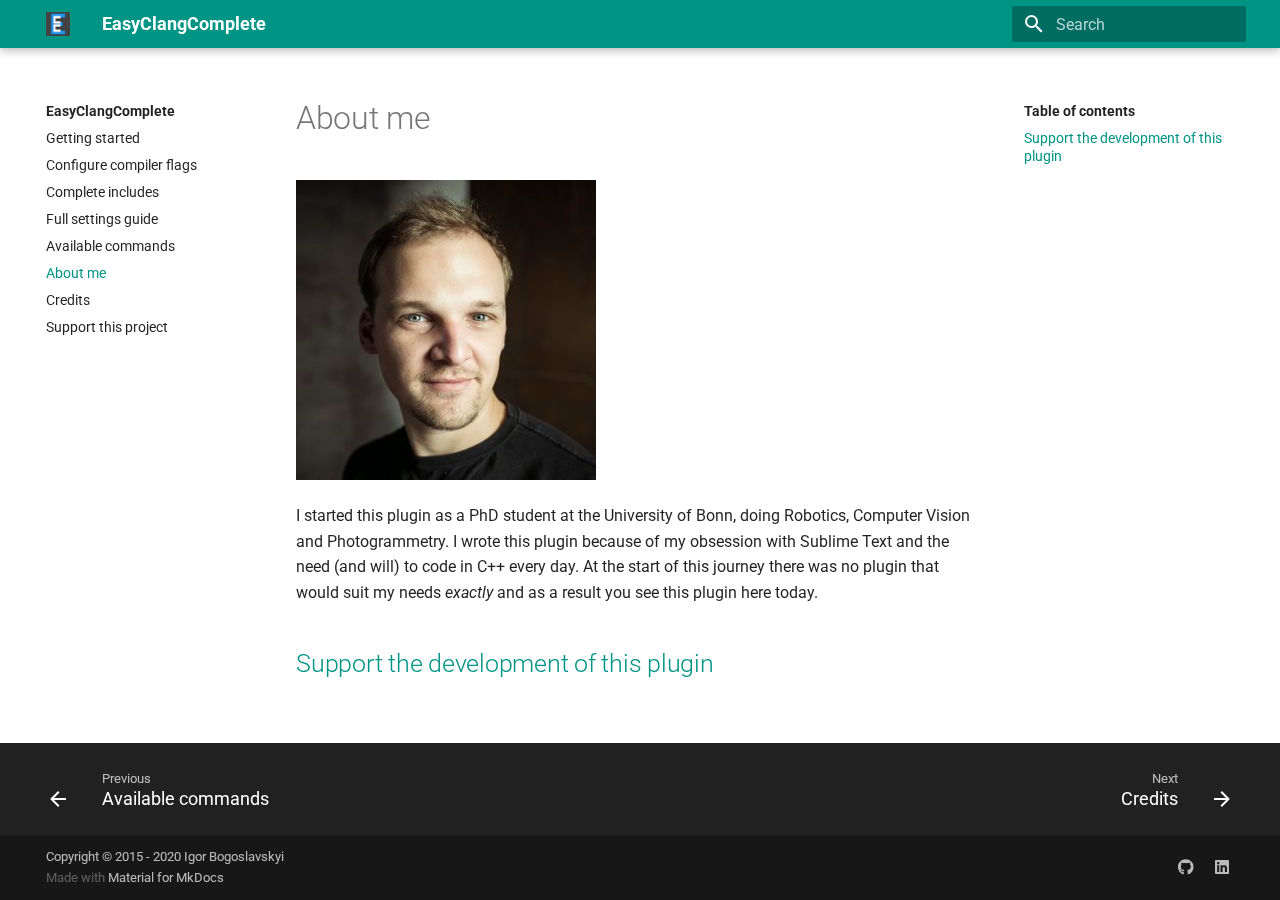
==== commit f599be4a: "Deploying to gh-pages from @ zero-meta/EasyClangComplete@3b16eb17735aaa3f56bb295fc5481b269ee9f2ef 🚀" ====
--- a/about/index.html
+++ b/about/index.html
@@ -1,6 +1,3 @@
-
-
-
 
 <!doctype html>
 <html lang="en" class="no-js">
@@ -8,31 +5,11 @@
     
       <meta charset="utf-8">
       <meta name="viewport" content="width=device-width,initial-scale=1">
-      <meta http-equiv="x-ua-compatible" content="ie=edge">
-      
-      
-      
-      
-        <meta name="lang:clipboard.copy" content="Copy to clipboard">
-      
-        <meta name="lang:clipboard.copied" content="Copied to clipboard">
-      
-        <meta name="lang:search.language" content="en">
-      
-        <meta name="lang:search.pipeline.stopwords" content="True">
-      
-        <meta name="lang:search.pipeline.trimmer" content="True">
-      
-        <meta name="lang:search.result.none" content="No matching documents">
-      
-        <meta name="lang:search.result.one" content="1 matching document">
-      
-        <meta name="lang:search.result.other" content="# matching documents">
-      
-        <meta name="lang:search.tokenizer" content="[\s\-]+">
-      
-      <link rel="shortcut icon" href="../img/favicon.ico">
-      <meta name="generator" content="mkdocs-1.0.4, mkdocs-material-4.1.1">
+      
+      
+      
+      <link rel="icon" href="../img/favicon.ico">
+      <meta name="generator" content="mkdocs-1.2.3, mkdocs-material-8.1.4">
     
     
       
@@ -40,98 +17,117 @@
       
     
     
-      <link rel="stylesheet" href="../assets/stylesheets/application.3020aac5.css">
-      
-        <link rel="stylesheet" href="../assets/stylesheets/application-palette.224b79ff.css">
-      
-      
-        
-        
-        <meta name="theme-color" content="#009688">
-      
-    
-    
-      <script src="../assets/javascripts/modernizr.01ccdecf.js"></script>
-    
-    
-      
-        <link href="https://fonts.gstatic.com" rel="preconnect" crossorigin>
-        <link rel="stylesheet" href="https://fonts.googleapis.com/css?family=Roboto:300,400,400i,700|Roboto+Mono">
-        <style>body,input{font-family:"Roboto","Helvetica Neue",Helvetica,Arial,sans-serif}code,kbd,pre{font-family:"Roboto Mono","Courier New",Courier,monospace}</style>
-      
-    
-    <link rel="stylesheet" href="../assets/fonts/material-icons.css">
-    
-    
-    
-      
+      <link rel="stylesheet" href="../assets/stylesheets/main.bb3983ee.min.css">
+      
+        
+        <link rel="stylesheet" href="../assets/stylesheets/palette.e6a45f82.min.css">
+        
+          
+          
+          <meta name="theme-color" content="#009485">
+        
+      
+    
+    
+    
+      
+        
+        <link rel="preconnect" href="https://fonts.gstatic.com" crossorigin>
+        <link rel="stylesheet" href="https://fonts.googleapis.com/css?family=Roboto:300,400,400i,700%7CRoboto+Mono&display=fallback">
+        <style>:root{--md-text-font:"Roboto";--md-code-font:"Roboto Mono"}</style>
+      
+    
+    
+    <script>__md_scope=new URL("..",location),__md_get=(e,_=localStorage,t=__md_scope)=>JSON.parse(_.getItem(t.pathname+"."+e)),__md_set=(e,_,t=localStorage,a=__md_scope)=>{try{t.setItem(a.pathname+"."+e,JSON.stringify(_))}catch(e){}}</script>
+    
+      
+
     
     
   </head>
   
-    
-    
-    <body dir="ltr" data-md-color-primary="teal" data-md-color-accent="cyan">
-  
-    <svg class="md-svg">
-      <defs>
-        
-        
-      </defs>
-    </svg>
+  
+    
+    
+    
+    
+    
+    <body dir="ltr" data-md-color-scheme="" data-md-color-primary="teal" data-md-color-accent="cyan">
+  
+    
+    
     <input class="md-toggle" data-md-toggle="drawer" type="checkbox" id="__drawer" autocomplete="off">
     <input class="md-toggle" data-md-toggle="search" type="checkbox" id="__search" autocomplete="off">
-    <label class="md-overlay" data-md-component="overlay" for="__drawer"></label>
-    
-      <a href="#about-me" tabindex="1" class="md-skip">
-        Skip to content
-      </a>
-    
-    
-      <header class="md-header" data-md-component="header">
-  <nav class="md-header-nav md-grid">
-    <div class="md-flex">
-      <div class="md-flex__cell md-flex__cell--shrink">
-        <a href=".." title="EasyClangComplete" class="md-header-nav__button md-logo">
-          
-            <img src="../img/ecc.png" width="24" height="24">
-          
+    <label class="md-overlay" for="__drawer"></label>
+    <div data-md-component="skip">
+      
+        
+        <a href="#about-me" class="md-skip">
+          Skip to content
         </a>
-      </div>
-      <div class="md-flex__cell md-flex__cell--shrink">
-        <label class="md-icon md-icon--menu md-header-nav__button" for="__drawer"></label>
-      </div>
-      <div class="md-flex__cell md-flex__cell--stretch">
-        <div class="md-flex__ellipsis md-header-nav__title" data-md-component="title">
-          
-            <span class="md-header-nav__topic">
-              EasyClangComplete
-            </span>
-            <span class="md-header-nav__topic">
+      
+    </div>
+    <div data-md-component="announce">
+      
+    </div>
+    
+    
+      
+
+<header class="md-header" data-md-component="header">
+  <nav class="md-header__inner md-grid" aria-label="Header">
+    <a href=".." title="EasyClangComplete" class="md-header__button md-logo" aria-label="EasyClangComplete" data-md-component="logo">
+      
+  <img src="../img/ecc.png" alt="logo">
+
+    </a>
+    <label class="md-header__button md-icon" for="__drawer">
+      <svg xmlns="http://www.w3.org/2000/svg" viewBox="0 0 24 24"><path d="M3 6h18v2H3V6m0 5h18v2H3v-2m0 5h18v2H3v-2z"/></svg>
+    </label>
+    <div class="md-header__title" data-md-component="header-title">
+      <div class="md-header__ellipsis">
+        <div class="md-header__topic">
+          <span class="md-ellipsis">
+            EasyClangComplete
+          </span>
+        </div>
+        <div class="md-header__topic" data-md-component="header-topic">
+          <span class="md-ellipsis">
+            
               About me
-            </span>
-          
+            
+          </span>
         </div>
       </div>
-      <div class="md-flex__cell md-flex__cell--shrink">
-        
-          <label class="md-icon md-icon--search md-header-nav__button" for="__search"></label>
-          
-<div class="md-search" data-md-component="search" role="dialog">
+    </div>
+    
+    
+    
+      <label class="md-header__button md-icon" for="__search">
+        <svg xmlns="http://www.w3.org/2000/svg" viewBox="0 0 24 24"><path d="M9.5 3A6.5 6.5 0 0 1 16 9.5c0 1.61-.59 3.09-1.56 4.23l.27.27h.79l5 5-1.5 1.5-5-5v-.79l-.27-.27A6.516 6.516 0 0 1 9.5 16 6.5 6.5 0 0 1 3 9.5 6.5 6.5 0 0 1 9.5 3m0 2C7 5 5 7 5 9.5S7 14 9.5 14 14 12 14 9.5 12 5 9.5 5z"/></svg>
+      </label>
+      <div class="md-search" data-md-component="search" role="dialog">
   <label class="md-search__overlay" for="__search"></label>
   <div class="md-search__inner" role="search">
     <form class="md-search__form" name="search">
-      <input type="text" class="md-search__input" name="query" placeholder="Search" autocapitalize="off" autocorrect="off" autocomplete="off" spellcheck="false" data-md-component="query" data-md-state="active">
-      <label class="md-icon md-search__icon" for="__search"></label>
-      <button type="reset" class="md-icon md-search__icon" data-md-component="reset" tabindex="-1">
-        &#xE5CD;
-      </button>
+      <input type="text" class="md-search__input" name="query" aria-label="Search" placeholder="Search" autocapitalize="off" autocorrect="off" autocomplete="off" spellcheck="false" data-md-component="search-query" required>
+      <label class="md-search__icon md-icon" for="__search">
+        <svg xmlns="http://www.w3.org/2000/svg" viewBox="0 0 24 24"><path d="M9.5 3A6.5 6.5 0 0 1 16 9.5c0 1.61-.59 3.09-1.56 4.23l.27.27h.79l5 5-1.5 1.5-5-5v-.79l-.27-.27A6.516 6.516 0 0 1 9.5 16 6.5 6.5 0 0 1 3 9.5 6.5 6.5 0 0 1 9.5 3m0 2C7 5 5 7 5 9.5S7 14 9.5 14 14 12 14 9.5 12 5 9.5 5z"/></svg>
+        <svg xmlns="http://www.w3.org/2000/svg" viewBox="0 0 24 24"><path d="M20 11v2H8l5.5 5.5-1.42 1.42L4.16 12l7.92-7.92L13.5 5.5 8 11h12z"/></svg>
+      </label>
+      <nav class="md-search__options" aria-label="Search">
+        
+        <button type="reset" class="md-search__icon md-icon" aria-label="Clear" tabindex="-1">
+          <svg xmlns="http://www.w3.org/2000/svg" viewBox="0 0 24 24"><path d="M19 6.41 17.59 5 12 10.59 6.41 5 5 6.41 10.59 12 5 17.59 6.41 19 12 13.41 17.59 19 19 17.59 13.41 12 19 6.41z"/></svg>
+        </button>
+      </nav>
+      
     </form>
     <div class="md-search__output">
       <div class="md-search__scrollwrap" data-md-scrollfix>
-        <div class="md-search-result" data-md-component="result">
+        <div class="md-search-result" data-md-component="search-result">
           <div class="md-search-result__meta">
-            Type to start searching
+            Initializing search
           </div>
           <ol class="md-search-result__list"></ol>
         </div>
@@ -139,31 +135,36 @@
     </div>
   </div>
 </div>
-        
-      </div>
-      
-    </div>
+    
+    
   </nav>
+  
 </header>
     
-    <div class="md-container">
-      
-        
-      
-      
-      <main class="md-main">
-        <div class="md-main__inner md-grid" data-md-component="container">
+    <div class="md-container" data-md-component="container">
+      
+      
+        
           
-            
-              <div class="md-sidebar md-sidebar--primary" data-md-component="navigation">
+        
+      
+      <main class="md-main" data-md-component="main">
+        <div class="md-main__inner md-grid">
+          
+            
+              
+              <div class="md-sidebar md-sidebar--primary" data-md-component="sidebar" data-md-type="navigation" >
                 <div class="md-sidebar__scrollwrap">
                   <div class="md-sidebar__inner">
-                    <nav class="md-nav md-nav--primary" data-md-level="0">
-  <label class="md-nav__title md-nav__title--site" for="__drawer">
-    <a href=".." title="EasyClangComplete" class="md-nav__button md-logo">
-      
-        <img src="../img/ecc.png" width="48" height="48">
-      
+                    
+
+
+<nav class="md-nav md-nav--primary" aria-label="Navigation" data-md-level="0">
+  <label class="md-nav__title" for="__drawer">
+    <a href=".." title="EasyClangComplete" class="md-nav__button md-logo" aria-label="EasyClangComplete" data-md-component="logo">
+      
+  <img src="../img/ecc.png" alt="logo">
+
     </a>
     EasyClangComplete
   </label>
@@ -174,134 +175,161 @@
       
       
 
-
-  <li class="md-nav__item">
-    <a href=".." title="Getting started" class="md-nav__link">
-      Getting started
-    </a>
-  </li>
-
-    
-      
-      
-      
-
-
-  <li class="md-nav__item">
-    <a href="../configs/" title="Configure compiler flags" class="md-nav__link">
-      Configure compiler flags
-    </a>
-  </li>
-
-    
-      
-      
-      
-
-
-  <li class="md-nav__item">
-    <a href="../includes_completion/" title="Complete includes" class="md-nav__link">
-      Complete includes
-    </a>
-  </li>
-
-    
-      
-      
-      
-
-
-  <li class="md-nav__item">
-    <a href="../settings/" title="Full settings guide" class="md-nav__link">
-      Full settings guide
-    </a>
-  </li>
-
-    
-      
-      
-      
-
-
-  <li class="md-nav__item">
-    <a href="../commands/" title="Available commands" class="md-nav__link">
-      Available commands
-    </a>
-  </li>
-
-    
-      
-      
-      
-
-  
-
-
-  <li class="md-nav__item md-nav__item--active">
-    
-    <input class="md-toggle md-nav__toggle" data-md-toggle="toc" type="checkbox" id="__toc">
-    
-      
-    
-    
-      <label class="md-nav__link md-nav__link--active" for="__toc">
+  
+  
+  
+    <li class="md-nav__item">
+      <a href=".." class="md-nav__link">
+        Getting started
+      </a>
+    </li>
+  
+
+    
+      
+      
+      
+
+  
+  
+  
+    <li class="md-nav__item">
+      <a href="../configs/" class="md-nav__link">
+        Configure compiler flags
+      </a>
+    </li>
+  
+
+    
+      
+      
+      
+
+  
+  
+  
+    <li class="md-nav__item">
+      <a href="../includes_completion/" class="md-nav__link">
+        Complete includes
+      </a>
+    </li>
+  
+
+    
+      
+      
+      
+
+  
+  
+  
+    <li class="md-nav__item">
+      <a href="../settings/" class="md-nav__link">
+        Full settings guide
+      </a>
+    </li>
+  
+
+    
+      
+      
+      
+
+  
+  
+  
+    <li class="md-nav__item">
+      <a href="../commands/" class="md-nav__link">
+        Available commands
+      </a>
+    </li>
+  
+
+    
+      
+      
+      
+
+  
+  
+    
+  
+  
+    <li class="md-nav__item md-nav__item--active">
+      
+      <input class="md-nav__toggle md-toggle" data-md-toggle="toc" type="checkbox" id="__toc">
+      
+      
+        
+      
+      
+        <label class="md-nav__link md-nav__link--active" for="__toc">
+          About me
+          <span class="md-nav__icon md-icon"></span>
+        </label>
+      
+      <a href="./" class="md-nav__link md-nav__link--active">
         About me
-      </label>
-    
-    <a href="./" title="About me" class="md-nav__link md-nav__link--active">
-      About me
-    </a>
-    
-      
-<nav class="md-nav md-nav--secondary">
-  
-  
-    
-  
-  
-    <label class="md-nav__title" for="__toc">Table of contents</label>
-    <ul class="md-nav__list" data-md-scrollfix>
+      </a>
+      
+        
+
+<nav class="md-nav md-nav--secondary" aria-label="Table of contents">
+  
+  
+  
+    
+  
+  
+    <label class="md-nav__title" for="__toc">
+      <span class="md-nav__icon md-icon"></span>
+      Table of contents
+    </label>
+    <ul class="md-nav__list" data-md-component="toc" data-md-scrollfix>
       
         <li class="md-nav__item">
-  <a href="#support-the-development-of-this-plugin" title="Support the development of this plugin" class="md-nav__link">
+  <a href="#support-the-development-of-this-plugin" class="md-nav__link">
     Support the development of this plugin
   </a>
   
 </li>
       
-      
-      
-      
-      
     </ul>
   
 </nav>
-    
-  </li>
-
-    
-      
-      
-      
-
-
-  <li class="md-nav__item">
-    <a href="../credits/" title="Credits" class="md-nav__link">
-      Credits
-    </a>
-  </li>
-
-    
-      
-      
-      
-
-
-  <li class="md-nav__item">
-    <a href="../support/" title="Support this project" class="md-nav__link">
-      Support this project
-    </a>
-  </li>
+      
+    </li>
+  
+
+    
+      
+      
+      
+
+  
+  
+  
+    <li class="md-nav__item">
+      <a href="../credits/" class="md-nav__link">
+        Credits
+      </a>
+    </li>
+  
+
+    
+      
+      
+      
+
+  
+  
+  
+    <li class="md-nav__item">
+      <a href="../support/" class="md-nav__link">
+        Support this project
+      </a>
+    </li>
+  
 
     
   </ul>
@@ -311,29 +339,31 @@
               </div>
             
             
-              <div class="md-sidebar md-sidebar--secondary" data-md-component="toc">
+              
+              <div class="md-sidebar md-sidebar--secondary" data-md-component="sidebar" data-md-type="toc" >
                 <div class="md-sidebar__scrollwrap">
                   <div class="md-sidebar__inner">
                     
-<nav class="md-nav md-nav--secondary">
-  
-  
-    
-  
-  
-    <label class="md-nav__title" for="__toc">Table of contents</label>
-    <ul class="md-nav__list" data-md-scrollfix>
+
+<nav class="md-nav md-nav--secondary" aria-label="Table of contents">
+  
+  
+  
+    
+  
+  
+    <label class="md-nav__title" for="__toc">
+      <span class="md-nav__icon md-icon"></span>
+      Table of contents
+    </label>
+    <ul class="md-nav__list" data-md-component="toc" data-md-scrollfix>
       
         <li class="md-nav__item">
-  <a href="#support-the-development-of-this-plugin" title="Support the development of this plugin" class="md-nav__link">
+  <a href="#support-the-development-of-this-plugin" class="md-nav__link">
     Support the development of this plugin
   </a>
   
 </li>
-      
-      
-      
-      
       
     </ul>
   
@@ -343,102 +373,113 @@
               </div>
             
           
-          <div class="md-content">
+          <div class="md-content" data-md-component="content">
             <article class="md-content__inner md-typeset">
               
                 
-                
-                <h1 id="about-me">About me<a class="headerlink" href="#about-me" title="Permanent link">&para;</a></h1>
+
+<h1 id="about-me">About me<a class="headerlink" href="#about-me" title="Permanent link">&para;</a></h1>
 <p><img alt="My pic" src="../img/my_photo.jpg" /> </p>
-<p>I am currently a PhD student at the University of Bonn, doing Robotics,
-Computer Vision and Photogrammetry. This plugin was written because of my
-obsession with Sublime Text and the need (and will) to code in C++ every day.</p>
+<p>I started this plugin as a PhD student at the University of Bonn, doing
+Robotics, Computer Vision and Photogrammetry. I wrote this plugin because
+of my obsession with Sublime Text and the need (and will) to code in C++ every
+day. At the start of this journey there was no plugin that would suit my needs <em>exactly</em> and as a result you see this plugin here today.</p>
 <h2 id="support-the-development-of-this-plugin"><a href="../support/">Support the development of this plugin</a><a class="headerlink" href="#support-the-development-of-this-plugin" title="Permanent link">&para;</a></h2>
-                
-                  
-                
-              
-              
-                
-
 
               
             </article>
           </div>
         </div>
+        
       </main>
       
-        
-<footer class="md-footer">
-  
-    <div class="md-footer-nav">
-      <nav class="md-footer-nav__inner md-grid">
-        
-          <a href="../commands/" title="Available commands" class="md-flex md-footer-nav__link md-footer-nav__link--prev" rel="prev">
-            <div class="md-flex__cell md-flex__cell--shrink">
-              <i class="md-icon md-icon--arrow-back md-footer-nav__button"></i>
+        <footer class="md-footer">
+  
+    <nav class="md-footer__inner md-grid" aria-label="Footer">
+      
+        
+        <a href="../commands/" class="md-footer__link md-footer__link--prev" aria-label="Previous: Available commands" rel="prev">
+          <div class="md-footer__button md-icon">
+            <svg xmlns="http://www.w3.org/2000/svg" viewBox="0 0 24 24"><path d="M20 11v2H8l5.5 5.5-1.42 1.42L4.16 12l7.92-7.92L13.5 5.5 8 11h12z"/></svg>
+          </div>
+          <div class="md-footer__title">
+            <div class="md-ellipsis">
+              <span class="md-footer__direction">
+                Previous
+              </span>
+              Available commands
             </div>
-            <div class="md-flex__cell md-flex__cell--stretch md-footer-nav__title">
-              <span class="md-flex__ellipsis">
-                <span class="md-footer-nav__direction">
-                  Previous
-                </span>
-                Available commands
+          </div>
+        </a>
+      
+      
+        
+        <a href="../credits/" class="md-footer__link md-footer__link--next" aria-label="Next: Credits" rel="next">
+          <div class="md-footer__title">
+            <div class="md-ellipsis">
+              <span class="md-footer__direction">
+                Next
               </span>
+              Credits
             </div>
-          </a>
-        
-        
-          <a href="../credits/" title="Credits" class="md-flex md-footer-nav__link md-footer-nav__link--next" rel="next">
-            <div class="md-flex__cell md-flex__cell--stretch md-footer-nav__title">
-              <span class="md-flex__ellipsis">
-                <span class="md-footer-nav__direction">
-                  Next
-                </span>
-                Credits
-              </span>
-            </div>
-            <div class="md-flex__cell md-flex__cell--shrink">
-              <i class="md-icon md-icon--arrow-forward md-footer-nav__button"></i>
-            </div>
-          </a>
-        
-      </nav>
-    </div>
+          </div>
+          <div class="md-footer__button md-icon">
+            <svg xmlns="http://www.w3.org/2000/svg" viewBox="0 0 24 24"><path d="M4 11v2h12l-5.5 5.5 1.42 1.42L19.84 12l-7.92-7.92L10.5 5.5 16 11H4z"/></svg>
+          </div>
+        </a>
+      
+    </nav>
   
   <div class="md-footer-meta md-typeset">
     <div class="md-footer-meta__inner md-grid">
-      <div class="md-footer-copyright">
-        
-          <div class="md-footer-copyright__highlight">
-            Copyright &copy; 2015 - 2019 Igor Bogoslavskyi
-          </div>
-        
-        powered by
-        <a href="https://www.mkdocs.org">MkDocs</a>
-        and
-        <a href="https://squidfunk.github.io/mkdocs-material/">
-          Material for MkDocs</a>
-      </div>
-      
-  <div class="md-footer-social">
-    <link rel="stylesheet" href="../assets/fonts/font-awesome.css">
-    
-      <a href="https://github.com/niosus" class="md-footer-social__link fa fa-github"></a>
-    
-      <a href="https://www.linkedin.com/in/igor-bogoslavskyi-72650b43/" class="md-footer-social__link fa fa-linkedin"></a>
-    
-  </div>
-
+      <div class="md-copyright">
+  
+    <div class="md-copyright__highlight">
+      Copyright &copy; 2015 - 2020 Igor Bogoslavskyi
+    </div>
+  
+  
+    Made with
+    <a href="https://squidfunk.github.io/mkdocs-material/" target="_blank" rel="noopener">
+      Material for MkDocs
+    </a>
+  
+</div>
+      
+        <div class="md-social">
+  
+    
+    
+      
+      
+    
+    <a href="https://github.com/niosus" target="_blank" rel="noopener" title="github.com" class="md-social__link">
+      <svg xmlns="http://www.w3.org/2000/svg" viewBox="0 0 496 512"><path d="M165.9 397.4c0 2-2.3 3.6-5.2 3.6-3.3.3-5.6-1.3-5.6-3.6 0-2 2.3-3.6 5.2-3.6 3-.3 5.6 1.3 5.6 3.6zm-31.1-4.5c-.7 2 1.3 4.3 4.3 4.9 2.6 1 5.6 0 6.2-2s-1.3-4.3-4.3-5.2c-2.6-.7-5.5.3-6.2 2.3zm44.2-1.7c-2.9.7-4.9 2.6-4.6 4.9.3 2 2.9 3.3 5.9 2.6 2.9-.7 4.9-2.6 4.6-4.6-.3-1.9-3-3.2-5.9-2.9zM244.8 8C106.1 8 0 113.3 0 252c0 110.9 69.8 205.8 169.5 239.2 12.8 2.3 17.3-5.6 17.3-12.1 0-6.2-.3-40.4-.3-61.4 0 0-70 15-84.7-29.8 0 0-11.4-29.1-27.8-36.6 0 0-22.9-15.7 1.6-15.4 0 0 24.9 2 38.6 25.8 21.9 38.6 58.6 27.5 72.9 20.9 2.3-16 8.8-27.1 16-33.7-55.9-6.2-112.3-14.3-112.3-110.5 0-27.5 7.6-41.3 23.6-58.9-2.6-6.5-11.1-33.3 2.6-67.9 20.9-6.5 69 27 69 27 20-5.6 41.5-8.5 62.8-8.5s42.8 2.9 62.8 8.5c0 0 48.1-33.6 69-27 13.7 34.7 5.2 61.4 2.6 67.9 16 17.7 25.8 31.5 25.8 58.9 0 96.5-58.9 104.2-114.8 110.5 9.2 7.9 17 22.9 17 46.4 0 33.7-.3 75.4-.3 83.6 0 6.5 4.6 14.4 17.3 12.1C428.2 457.8 496 362.9 496 252 496 113.3 383.5 8 244.8 8zM97.2 352.9c-1.3 1-1 3.3.7 5.2 1.6 1.6 3.9 2.3 5.2 1 1.3-1 1-3.3-.7-5.2-1.6-1.6-3.9-2.3-5.2-1zm-10.8-8.1c-.7 1.3.3 2.9 2.3 3.9 1.6 1 3.6.7 4.3-.7.7-1.3-.3-2.9-2.3-3.9-2-.6-3.6-.3-4.3.7zm32.4 35.6c-1.6 1.3-1 4.3 1.3 6.2 2.3 2.3 5.2 2.6 6.5 1 1.3-1.3.7-4.3-1.3-6.2-2.2-2.3-5.2-2.6-6.5-1zm-11.4-14.7c-1.6 1-1.6 3.6 0 5.9 1.6 2.3 4.3 3.3 5.6 2.3 1.6-1.3 1.6-3.9 0-6.2-1.4-2.3-4-3.3-5.6-2z"/></svg>
+    </a>
+  
+    
+    
+      
+      
+    
+    <a href="https://www.linkedin.com/in/igor-bogoslavskyi-72650b43/" target="_blank" rel="noopener" title="www.linkedin.com" class="md-social__link">
+      <svg xmlns="http://www.w3.org/2000/svg" viewBox="0 0 448 512"><path d="M416 32H31.9C14.3 32 0 46.5 0 64.3v383.4C0 465.5 14.3 480 31.9 480H416c17.6 0 32-14.5 32-32.3V64.3c0-17.8-14.4-32.3-32-32.3zM135.4 416H69V202.2h66.5V416zm-33.2-243c-21.3 0-38.5-17.3-38.5-38.5S80.9 96 102.2 96c21.2 0 38.5 17.3 38.5 38.5 0 21.3-17.2 38.5-38.5 38.5zm282.1 243h-66.4V312c0-24.8-.5-56.7-34.5-56.7-34.6 0-39.9 27-39.9 54.9V416h-66.4V202.2h63.7v29.2h.9c8.9-16.8 30.6-34.5 62.9-34.5 67.2 0 79.7 44.3 79.7 101.9V416z"/></svg>
+    </a>
+  
+</div>
+      
     </div>
   </div>
 </footer>
       
     </div>
-    
-      <script src="../assets/javascripts/application.dc02f8ce.js"></script>
-      
-      <script>app.initialize({version:"1.0.4",url:{base:".."}})</script>
+    <div class="md-dialog" data-md-component="dialog">
+      <div class="md-dialog__inner md-typeset"></div>
+    </div>
+    <script id="__config" type="application/json">{"base": "..", "features": [], "translations": {"clipboard.copy": "Copy to clipboard", "clipboard.copied": "Copied to clipboard", "search.config.lang": "en", "search.config.pipeline": "trimmer, stopWordFilter", "search.config.separator": "[\\s\\-]+", "search.placeholder": "Search", "search.result.placeholder": "Type to start searching", "search.result.none": "No matching documents", "search.result.one": "1 matching document", "search.result.other": "# matching documents", "search.result.more.one": "1 more on this page", "search.result.more.other": "# more on this page", "search.result.term.missing": "Missing", "select.version.title": "Select version"}, "search": "../assets/javascripts/workers/search.361d90f1.min.js"}</script>
+    
+    
+      <script src="../assets/javascripts/bundle.289a2a4b.min.js"></script>
       
     
   </body>
--- a/assets/stylesheets/main.bb3983ee.min.css
+++ b/assets/stylesheets/main.bb3983ee.min.css
@@ -0,0 +1,9 @@
+@charset "UTF-8";html{-webkit-text-size-adjust:none;-moz-text-size-adjust:none;text-size-adjust:none;box-sizing:border-box}*,:after,:before{box-sizing:inherit}@media (prefers-reduced-motion){*,:after,:before{transition:none!important}}body{margin:0}a,button,input,label{-webkit-tap-highlight-color:transparent}a{color:inherit;text-decoration:none}hr{border:0;box-sizing:content-box;display:block;height:.05rem;overflow:visible;padding:0}small{font-size:80%}sub,sup{line-height:1em}img{border-style:none}table{border-collapse:separate;border-spacing:0}td,th{font-weight:400;vertical-align:top}button{background:transparent;border:0;font-family:inherit;font-size:inherit;margin:0;padding:0}input{border:0;outline:none}:root{--md-default-fg-color:rgba(0,0,0,.87);--md-default-fg-color--light:rgba(0,0,0,.54);--md-default-fg-color--lighter:rgba(0,0,0,.32);--md-default-fg-color--lightest:rgba(0,0,0,.07);--md-default-bg-color:#fff;--md-default-bg-color--light:hsla(0,0%,100%,.7);--md-default-bg-color--lighter:hsla(0,0%,100%,.3);--md-default-bg-color--lightest:hsla(0,0%,100%,.12);--md-primary-fg-color:#4051b5;--md-primary-fg-color--light:#5d6cc0;--md-primary-fg-color--dark:#303fa1;--md-primary-bg-color:#fff;--md-primary-bg-color--light:hsla(0,0%,100%,.7);--md-accent-fg-color:#526cfe;--md-accent-fg-color--transparent:rgba(82,108,254,.1);--md-accent-bg-color:#fff;--md-accent-bg-color--light:hsla(0,0%,100%,.7);--md-shadow-z1:0 0.2rem 0.5rem rgba(0,0,0,.05),0 0 0.05rem rgba(0,0,0,.1);--md-shadow-z2:0 0.2rem 0.5rem rgba(0,0,0,.1),0 0 0.05rem rgba(0,0,0,.25);--md-shadow-z3:0 0.2rem 0.5rem rgba(0,0,0,.2),0 0 0.05rem rgba(0,0,0,.35)}:root>*{--md-code-fg-color:#36464e;--md-code-bg-color:#f5f5f5;--md-code-hl-color:rgba(255,255,0,.5);--md-code-hl-number-color:#d52a2a;--md-code-hl-special-color:#db1457;--md-code-hl-function-color:#a846b9;--md-code-hl-constant-color:#6e59d9;--md-code-hl-keyword-color:#3f6ec6;--md-code-hl-string-color:#1c7d4d;--md-code-hl-name-color:var(--md-code-fg-color);--md-code-hl-operator-color:var(--md-default-fg-color--light);--md-code-hl-punctuation-color:var(--md-default-fg-color--light);--md-code-hl-comment-color:var(--md-default-fg-color--light);--md-code-hl-generic-color:var(--md-default-fg-color--light);--md-code-hl-variable-color:var(--md-default-fg-color--light);--md-typeset-color:var(--md-default-fg-color);--md-typeset-a-color:var(--md-primary-fg-color);--md-typeset-mark-color:rgba(255,255,0,.5);--md-typeset-del-color:rgba(245,80,61,.15);--md-typeset-ins-color:rgba(11,213,112,.15);--md-typeset-kbd-color:#fafafa;--md-typeset-kbd-accent-color:#fff;--md-typeset-kbd-border-color:#b8b8b8;--md-typeset-table-color:rgba(0,0,0,.12);--md-admonition-fg-color:var(--md-default-fg-color);--md-admonition-bg-color:var(--md-default-bg-color);--md-footer-fg-color:#fff;--md-footer-fg-color--light:hsla(0,0%,100%,.7);--md-footer-fg-color--lighter:hsla(0,0%,100%,.3);--md-footer-bg-color:rgba(0,0,0,.87);--md-footer-bg-color--dark:rgba(0,0,0,.32)}.md-icon svg{fill:currentColor;display:block;height:1.2rem;width:1.2rem}body{-webkit-font-smoothing:antialiased;-moz-osx-font-smoothing:grayscale;--md-text-font-family:var(--md-text-font,_),-apple-system,BlinkMacSystemFont,Helvetica,Arial,sans-serif;--md-code-font-family:var(--md-code-font,_),SFMono-Regular,Consolas,Menlo,monospace}body,input{font-feature-settings:"kern","liga";font-family:var(--md-text-font-family)}body,code,input,kbd,pre{color:var(--md-typeset-color)}code,kbd,pre{font-feature-settings:"kern";font-family:var(--md-code-font-family)}:root{--md-typeset-table-sort-icon:url('data:image/svg+xml;charset=utf-8,<svg xmlns="http://www.w3.org/2000/svg" viewBox="0 0 24 24"><path d="m18 21-4-4h3V7h-3l4-4 4 4h-3v10h3M2 19v-2h10v2M2 13v-2h7v2M2 7V5h4v2H2z"/></svg>');--md-typeset-table-sort-icon--asc:url('data:image/svg+xml;charset=utf-8,<svg xmlns="http://www.w3.org/2000/svg" viewBox="0 0 24 24"><path d="M19 17h3l-4 4-4-4h3V3h2M2 17h10v2H2M6 5v2H2V5m0 6h7v2H2v-2z"/></svg>');--md-typeset-table-sort-icon--desc:url('data:image/svg+xml;charset=utf-8,<svg xmlns="http://www.w3.org/2000/svg" viewBox="0 0 24 24"><path d="M19 7h3l-4-4-4 4h3v14h2M2 17h10v2H2M6 5v2H2V5m0 6h7v2H2v-2z"/></svg>')}.md-typeset{-webkit-print-color-adjust:exact;color-adjust:exact;font-size:.8rem;line-height:1.6}@media print{.md-typeset{font-size:.68rem}}.md-typeset :is(ul,ol,dl,figure,blockquote,pre){margin:1em 0}.md-typeset h1{color:var(--md-default-fg-color--light);font-size:2em;line-height:1.3;margin:0 0 1.25em}.md-typeset h1,.md-typeset h2{font-weight:300;letter-spacing:-.01em}.md-typeset h2{font-size:1.5625em;line-height:1.4;margin:1.6em 0 .64em}.md-typeset h3{font-size:1.25em;font-weight:400;letter-spacing:-.01em;line-height:1.5;margin:1.6em 0 .8em}.md-typeset h2+h3{margin-top:.8em}.md-typeset h4{font-weight:700;letter-spacing:-.01em;margin:1em 0}.md-typeset :is(h5,h6){color:var(--md-default-fg-color--light);font-size:.8em;font-weight:700;letter-spacing:-.01em;margin:1.25em 0}.md-typeset h5{text-transform:uppercase}.md-typeset hr{border-bottom:.05rem solid var(--md-default-fg-color--lightest);display:flow-root;margin:1.5em 0}.md-typeset a{color:var(--md-typeset-a-color);word-break:break-word}.md-typeset a,.md-typeset a:before{transition:color 125ms}.md-typeset a:is(:focus,:hover){color:var(--md-accent-fg-color)}.md-typeset a.focus-visible{outline-color:var(--md-accent-fg-color);outline-offset:.2rem}.md-typeset :is(code,pre,kbd){color:var(--md-code-fg-color);direction:ltr}@media print{.md-typeset :is(code,pre,kbd){white-space:pre-wrap}}.md-typeset code{background-color:var(--md-code-bg-color);border-radius:.1rem;-webkit-box-decoration-break:clone;box-decoration-break:clone;font-size:.85em;padding:0 .2941176471em;word-break:break-word}.md-typeset code:not(.focus-visible){-webkit-tap-highlight-color:transparent;outline:none}.md-typeset :is(h1,h2,h3,h4,h5,h6) code{background-color:transparent;box-shadow:none;margin:initial;padding:initial}.md-typeset a code{color:currentColor}.md-typeset pre{display:flow-root;line-height:1.4;position:relative}.md-typeset pre>code{-webkit-box-decoration-break:slice;box-decoration-break:slice;box-shadow:none;display:block;margin:0;outline-color:var(--md-accent-fg-color);overflow:auto;padding:.7720588235em 1.1764705882em;scrollbar-color:var(--md-default-fg-color--lighter) transparent;scrollbar-width:thin;touch-action:auto;word-break:normal}.md-typeset pre>code:hover{scrollbar-color:var(--md-accent-fg-color) transparent}.md-typeset pre>code::-webkit-scrollbar{height:.2rem;width:.2rem}.md-typeset pre>code::-webkit-scrollbar-thumb{background-color:var(--md-default-fg-color--lighter)}.md-typeset pre>code::-webkit-scrollbar-thumb:hover{background-color:var(--md-accent-fg-color)}.md-typeset kbd{background-color:var(--md-typeset-kbd-color);border-radius:.1rem;box-shadow:0 .1rem 0 .05rem var(--md-typeset-kbd-border-color),0 .1rem 0 var(--md-typeset-kbd-border-color),0 -.1rem .2rem var(--md-typeset-kbd-accent-color) inset;color:var(--md-default-fg-color);display:inline-block;font-size:.75em;padding:0 .6666666667em;vertical-align:text-top;word-break:break-word}.md-typeset mark{background-color:var(--md-typeset-mark-color);-webkit-box-decoration-break:clone;box-decoration-break:clone;color:inherit;word-break:break-word}.md-typeset abbr{border-bottom:.05rem dotted var(--md-default-fg-color--light);cursor:help;text-decoration:none}@media (hover:none){.md-typeset abbr{position:relative}[dir=ltr] .md-typeset abbr[title]:is(:focus,:hover):after{left:0}[dir=rtl] .md-typeset abbr[title]:is(:focus,:hover):after{right:0}.md-typeset abbr[title]:is(:focus,:hover):after{background-color:var(--md-default-fg-color);border-radius:.1rem;box-shadow:var(--md-shadow-z3);color:var(--md-default-bg-color);content:attr(title);display:inline-block;font-size:.7rem;margin-top:2em;max-width:80%;min-width:-webkit-max-content;min-width:max-content;padding:.2rem .3rem;position:absolute;width:auto}}.md-typeset small{opacity:.75}[dir=ltr] .md-typeset :is(sup,sub){margin-left:.078125em}[dir=rtl] .md-typeset :is(sup,sub){margin-right:.078125em}[dir=ltr] .md-typeset blockquote{padding-left:.6rem}[dir=rtl] .md-typeset blockquote{padding-right:.6rem}[dir=ltr] .md-typeset blockquote{border-left:.2rem solid var(--md-default-fg-color--lighter)}[dir=rtl] .md-typeset blockquote{border-right:.2rem solid var(--md-default-fg-color--lighter)}.md-typeset blockquote{color:var(--md-default-fg-color--light)}.md-typeset ul{list-style-type:disc}[dir=ltr] .md-typeset :is(ul,ol){margin-left:.625em}[dir=rtl] .md-typeset :is(ul,ol){margin-right:.625em}.md-typeset :is(ul,ol){padding:0}.md-typeset :is(ul,ol):not([hidden]){display:flow-root}.md-typeset :is(ul,ol) ol{list-style-type:lower-alpha}.md-typeset :is(ul,ol) ol ol{list-style-type:lower-roman}[dir=ltr] .md-typeset :is(ul,ol) li{margin-left:1.25em}[dir=rtl] .md-typeset :is(ul,ol) li{margin-right:1.25em}.md-typeset :is(ul,ol) li{margin-bottom:.5em}.md-typeset :is(ul,ol) li :is(p,blockquote){margin:.5em 0}.md-typeset :is(ul,ol) li:last-child{margin-bottom:0}[dir=ltr] .md-typeset :is(ul,ol) li :is(ul,ol){margin-left:.625em}[dir=rtl] .md-typeset :is(ul,ol) li :is(ul,ol){margin-right:.625em}.md-typeset :is(ul,ol) li :is(ul,ol){margin-bottom:.5em;margin-top:.5em}[dir=ltr] .md-typeset dd{margin-left:1.875em}[dir=rtl] .md-typeset dd{margin-right:1.875em}.md-typeset dd{margin-bottom:1.5em;margin-top:1em}.md-typeset :is(img,svg){height:auto;max-width:100%}.md-typeset :is(img,svg)[align=left]{margin:1em 1em 1em 0}.md-typeset :is(img,svg)[align=right]{margin:1em 0 1em 1em}.md-typeset :is(img,svg)[align]:only-child{margin-top:0}.md-typeset img[src$="#only-dark"]{display:none}.md-typeset figure{display:flow-root;margin:0 auto;max-width:100%;text-align:center;width:-webkit-fit-content;width:-moz-fit-content;width:fit-content}.md-typeset figure img{display:block}.md-typeset figcaption{font-style:italic;margin:1em auto 2em;max-width:24rem}.md-typeset iframe{max-width:100%}.md-typeset table:not([class]){background-color:var(--md-default-bg-color);border:.05rem solid var(--md-typeset-table-color);border-radius:.1rem;display:inline-block;font-size:.64rem;max-width:100%;overflow:auto;touch-action:auto}@media print{.md-typeset table:not([class]){display:table}}.md-typeset table:not([class])+*{margin-top:1.5em}.md-typeset table:not([class]) :is(th,td)>:first-child{margin-top:0}.md-typeset table:not([class]) :is(th,td)>:last-child{margin-bottom:0}.md-typeset table:not([class]) :is(th,td):not([align]){text-align:left}[dir=rtl] .md-typeset table:not([class]) :is(th,td):not([align]){text-align:right}.md-typeset table:not([class]) th{font-weight:700;min-width:5rem;padding:.9375em 1.25em;vertical-align:top}.md-typeset table:not([class]) th a{color:inherit}.md-typeset table:not([class]) td{border-top:.05rem solid var(--md-typeset-table-color);padding:.9375em 1.25em;vertical-align:top}.md-typeset table:not([class]) tbody tr{transition:background-color 125ms}.md-typeset table:not([class]) tbody tr:hover{background-color:rgba(0,0,0,.035);box-shadow:0 .05rem 0 var(--md-default-bg-color) inset}.md-typeset table:not([class]) a{word-break:normal}.md-typeset table th[role=columnheader]{cursor:pointer}[dir=ltr] .md-typeset table th[role=columnheader]:after{margin-left:.5em}[dir=rtl] .md-typeset table th[role=columnheader]:after{margin-right:.5em}.md-typeset table th[role=columnheader]:after{content:"";display:inline-block;height:1.2em;-webkit-mask-image:var(--md-typeset-table-sort-icon);mask-image:var(--md-typeset-table-sort-icon);-webkit-mask-repeat:no-repeat;mask-repeat:no-repeat;-webkit-mask-size:contain;mask-size:contain;transition:background-color 125ms;vertical-align:text-bottom;width:1.2em}.md-typeset table th[role=columnheader]:hover:after{background-color:var(--md-default-fg-color--lighter)}.md-typeset table th[role=columnheader][aria-sort=ascending]:after{background-color:var(--md-default-fg-color--light);-webkit-mask-image:var(--md-typeset-table-sort-icon--asc);mask-image:var(--md-typeset-table-sort-icon--asc)}.md-typeset table th[role=columnheader][aria-sort=descending]:after{background-color:var(--md-default-fg-color--light);-webkit-mask-image:var(--md-typeset-table-sort-icon--desc);mask-image:var(--md-typeset-table-sort-icon--desc)}.md-typeset__scrollwrap{margin:1em -.8rem;overflow-x:auto;touch-action:auto}.md-typeset__table{display:inline-block;margin-bottom:.5em;padding:0 .8rem}@media print{.md-typeset__table{display:block}}html .md-typeset__table table{display:table;margin:0;overflow:hidden;width:100%}@media screen and (max-width:44.9375em){.md-content__inner>pre{margin:1em -.8rem}.md-content__inner>pre code{border-radius:0}}.md-banner{background-color:var(--md-footer-bg-color);color:var(--md-footer-fg-color);overflow:auto}@media print{.md-banner{display:none}}.md-banner--warning{background:var(--md-typeset-mark-color);color:var(--md-default-fg-color)}.md-banner__inner{font-size:.7rem;margin:.6rem auto;padding:0 .8rem}html{font-size:125%;height:100%;overflow-x:hidden}@media screen and (min-width:100em){html{font-size:137.5%}}@media screen and (min-width:125em){html{font-size:150%}}body{background-color:var(--md-default-bg-color);display:flex;flex-direction:column;font-size:.5rem;min-height:100%;position:relative;width:100%}@media print{body{display:block}}@media screen and (max-width:59.9375em){body[data-md-state=lock]{position:fixed}}.md-grid{margin-left:auto;margin-right:auto;max-width:61rem}.md-container{display:flex;flex-direction:column;flex-grow:1}@media print{.md-container{display:block}}.md-main{flex-grow:1}.md-main__inner{display:flex;height:100%;margin-top:1.5rem}.md-ellipsis{overflow:hidden;text-overflow:ellipsis;white-space:nowrap}.md-toggle{display:none}.md-option{height:0;opacity:0;position:absolute;width:0}.md-option:checked+label:not([hidden]){display:block}.md-option.focus-visible+label{outline-color:var(--md-accent-fg-color);outline-style:auto}.md-skip{background-color:var(--md-default-fg-color);border-radius:.1rem;color:var(--md-default-bg-color);font-size:.64rem;margin:.5rem;opacity:0;outline-color:var(--md-accent-fg-color);padding:.3rem .5rem;position:fixed;transform:translateY(.4rem);z-index:-1}.md-skip:focus{opacity:1;transform:translateY(0);transition:transform .25s cubic-bezier(.4,0,.2,1),opacity 175ms 75ms;z-index:10}@page{margin:25mm}:root{--md-clipboard-icon:url('data:image/svg+xml;charset=utf-8,<svg xmlns="http://www.w3.org/2000/svg" viewBox="0 0 24 24"><path d="M19 21H8V7h11m0-2H8a2 2 0 0 0-2 2v14a2 2 0 0 0 2 2h11a2 2 0 0 0 2-2V7a2 2 0 0 0-2-2m-3-4H4a2 2 0 0 0-2 2v14h2V3h12V1z"/></svg>')}.md-clipboard{border-radius:.1rem;color:var(--md-default-fg-color--lightest);cursor:pointer;height:1.5em;outline-color:var(--md-accent-fg-color);outline-offset:.1rem;position:absolute;right:.5em;top:.5em;transition:color .25s;width:1.5em;z-index:1}@media print{.md-clipboard{display:none}}.md-clipboard:not(.focus-visible){-webkit-tap-highlight-color:transparent;outline:none}:hover>.md-clipboard{color:var(--md-default-fg-color--light)}.md-clipboard:is(:focus,:hover){color:var(--md-accent-fg-color)}.md-clipboard:after{background-color:currentColor;content:"";display:block;height:1.125em;margin:0 auto;-webkit-mask-image:var(--md-clipboard-icon);mask-image:var(--md-clipboard-icon);-webkit-mask-repeat:no-repeat;mask-repeat:no-repeat;-webkit-mask-size:contain;mask-size:contain;width:1.125em}.md-clipboard--inline{cursor:pointer}.md-clipboard--inline code{transition:color .25s,background-color .25s}.md-clipboard--inline:is(:focus,:hover) code{background-color:var(--md-accent-fg-color--transparent);color:var(--md-accent-fg-color)}.md-content{flex-grow:1;min-width:0}.md-content__inner{margin:0 .8rem 1.2rem;padding-top:.6rem}@media screen and (min-width:76.25em){[dir=ltr] .md-sidebar--primary:not([hidden])~.md-content>.md-content__inner{margin-left:1.2rem}[dir=rtl] .md-sidebar--primary:not([hidden])~.md-content>.md-content__inner{margin-right:1.2rem}[dir=ltr] .md-sidebar--secondary:not([hidden])~.md-content>.md-content__inner{margin-right:1.2rem}[dir=rtl] .md-sidebar--secondary:not([hidden])~.md-content>.md-content__inner{margin-left:1.2rem}}.md-content__inner:before{content:"";display:block;height:.4rem}.md-content__inner>:last-child{margin-bottom:0}[dir=ltr] .md-content__button{margin-left:.4rem}[dir=rtl] .md-content__button{margin-right:.4rem}.md-content__button{float:right;margin:.4rem 0;padding:0}@media print{.md-content__button{display:none}}[dir=rtl] .md-content__button{float:left}.md-typeset .md-content__button{color:var(--md-default-fg-color--lighter)}.md-content__button svg{display:inline;vertical-align:top}[dir=rtl] .md-content__button svg{transform:scaleX(-1)}[dir=ltr] .md-dialog{right:.8rem}[dir=rtl] .md-dialog{left:.8rem}.md-dialog{background-color:var(--md-default-fg-color);border-radius:.1rem;bottom:.8rem;box-shadow:var(--md-shadow-z3);min-width:11.1rem;opacity:0;padding:.4rem .6rem;pointer-events:none;position:fixed;transform:translateY(100%);transition:transform 0ms .4s,opacity .4s;z-index:4}@media print{.md-dialog{display:none}}.md-dialog[data-md-state=open]{opacity:1;pointer-events:auto;transform:translateY(0);transition:transform .4s cubic-bezier(.075,.85,.175,1),opacity .4s}.md-dialog__inner{color:var(--md-default-bg-color);font-size:.7rem}.md-footer{background-color:var(--md-footer-bg-color);color:var(--md-footer-fg-color)}@media print{.md-footer{display:none}}.md-footer__inner{display:flex;justify-content:space-between;overflow:auto;padding:.2rem}.md-footer__link{display:flex;flex-grow:0.01;outline-color:var(--md-accent-fg-color);overflow:hidden;padding-bottom:.4rem;padding-top:1.4rem;transition:opacity .25s}.md-footer__link:is(:focus,:hover){opacity:.7}[dir=rtl] .md-footer__link svg{transform:scaleX(-1)}@media screen and (max-width:44.9375em){.md-footer__link--prev .md-footer__title{display:none}}[dir=ltr] .md-footer__link--next{margin-left:auto}[dir=rtl] .md-footer__link--next{margin-right:auto}.md-footer__link--next{text-align:right}[dir=rtl] .md-footer__link--next{text-align:left}.md-footer__title{flex-grow:1;font-size:.9rem;line-height:2.4rem;max-width:calc(100% - 2.4rem);padding:0 1rem;position:relative}.md-footer__button{margin:.2rem;padding:.4rem}.md-footer__direction{font-size:.64rem;left:0;margin-top:-1rem;opacity:.7;padding:0 1rem;position:absolute;right:0}.md-footer-meta{background-color:var(--md-footer-bg-color--dark)}.md-footer-meta__inner{display:flex;flex-wrap:wrap;justify-content:space-between;padding:.2rem}html .md-footer-meta.md-typeset a{color:var(--md-footer-fg-color--light)}html .md-footer-meta.md-typeset a:is(:focus,:hover){color:var(--md-footer-fg-color)}.md-copyright{color:var(--md-footer-fg-color--lighter);font-size:.64rem;margin:auto .6rem;padding:.4rem 0;width:100%}@media screen and (min-width:45em){.md-copyright{width:auto}}.md-copyright__highlight{color:var(--md-footer-fg-color--light)}.md-social{margin:0 .4rem;padding:.2rem 0 .6rem}@media screen and (min-width:45em){.md-social{padding:.6rem 0}}.md-social__link{display:inline-block;height:1.6rem;text-align:center;width:1.6rem}.md-social__link:before{line-height:1.9}.md-social__link svg{fill:currentColor;max-height:.8rem;vertical-align:-25%}.md-typeset .md-button{border:.1rem solid;border-radius:.1rem;color:var(--md-primary-fg-color);cursor:pointer;display:inline-block;font-weight:700;padding:.625em 2em;transition:color 125ms,background-color 125ms,border-color 125ms}.md-typeset .md-button--primary{background-color:var(--md-primary-fg-color);border-color:var(--md-primary-fg-color);color:var(--md-primary-bg-color)}.md-typeset .md-button:is(:focus,:hover){background-color:var(--md-accent-fg-color);border-color:var(--md-accent-fg-color);color:var(--md-accent-bg-color)}[dir=ltr] .md-typeset .md-input{border-top-left-radius:.1rem}[dir=rtl] .md-typeset .md-input{border-top-right-radius:.1rem}[dir=ltr] .md-typeset .md-input{border-top-right-radius:.1rem}[dir=rtl] .md-typeset .md-input{border-top-left-radius:.1rem}.md-typeset .md-input{border-bottom:.1rem solid var(--md-default-fg-color--lighter);box-shadow:var(--md-shadow-z1);font-size:.8rem;height:1.8rem;padding:0 .6rem;transition:border .25s,box-shadow .25s}.md-typeset .md-input:is(:focus,:hover){border-bottom-color:var(--md-accent-fg-color);box-shadow:var(--md-shadow-z2)}.md-typeset .md-input--stretch{width:100%}.md-header{background-color:var(--md-primary-fg-color);box-shadow:0 0 .2rem transparent,0 .2rem .4rem transparent;color:var(--md-primary-bg-color);left:0;position:sticky;right:0;top:0;z-index:4}@media print{.md-header{display:none}}.md-header[data-md-state=shadow]{box-shadow:0 0 .2rem rgba(0,0,0,.1),0 .2rem .4rem rgba(0,0,0,.2);transition:transform .25s cubic-bezier(.1,.7,.1,1),box-shadow .25s}.md-header[data-md-state=hidden]{transform:translateY(-100%);transition:transform .25s cubic-bezier(.8,0,.6,1),box-shadow .25s}.md-header__inner{align-items:center;display:flex;padding:0 .2rem}.md-header__button{color:currentColor;cursor:pointer;margin:.2rem;outline-color:var(--md-accent-fg-color);padding:.4rem;position:relative;transition:opacity .25s;vertical-align:middle;z-index:1}.md-header__button:hover{opacity:.7}.md-header__button:not([hidden]){display:inline-block}.md-header__button:not(.focus-visible){-webkit-tap-highlight-color:transparent;outline:none}.md-header__button.md-logo{margin:.2rem;padding:.4rem}@media screen and (max-width:76.1875em){.md-header__button.md-logo{display:none}}.md-header__button.md-logo :is(img,svg){fill:currentColor;display:block;height:1.2rem;width:1.2rem}@media screen and (min-width:60em){.md-header__button[for=__search]{display:none}}.no-js .md-header__button[for=__search]{display:none}[dir=rtl] .md-header__button[for=__search] svg{transform:scaleX(-1)}@media screen and (min-width:76.25em){.md-header__button[for=__drawer]{display:none}}.md-header__topic{display:flex;max-width:100%;position:absolute;transition:transform .4s cubic-bezier(.1,.7,.1,1),opacity .15s}.md-header__topic+.md-header__topic{opacity:0;pointer-events:none;transform:translateX(1.25rem);transition:transform .4s cubic-bezier(1,.7,.1,.1),opacity .15s;z-index:-1}[dir=rtl] .md-header__topic+.md-header__topic{transform:translateX(-1.25rem)}.md-header__topic:first-child{font-weight:700}[dir=ltr] .md-header__title{margin-right:.4rem}[dir=rtl] .md-header__title{margin-left:.4rem}[dir=ltr] .md-header__title{margin-left:1rem}[dir=rtl] .md-header__title{margin-right:1rem}.md-header__title{flex-grow:1;font-size:.9rem;height:2.4rem;line-height:2.4rem}.md-header__title[data-md-state=active] .md-header__topic{opacity:0;pointer-events:none;transform:translateX(-1.25rem);transition:transform .4s cubic-bezier(1,.7,.1,.1),opacity .15s;z-index:-1}[dir=rtl] .md-header__title[data-md-state=active] .md-header__topic{transform:translateX(1.25rem)}.md-header__title[data-md-state=active] .md-header__topic+.md-header__topic{opacity:1;pointer-events:auto;transform:translateX(0);transition:transform .4s cubic-bezier(.1,.7,.1,1),opacity .15s;z-index:0}.md-header__title>.md-header__ellipsis{height:100%;position:relative;width:100%}.md-header__option{display:flex;flex-shrink:0;max-width:100%;transition:max-width 0ms .25s,opacity .25s .25s;white-space:nowrap}[data-md-toggle=search]:checked~.md-header .md-header__option{max-width:0;opacity:0;transition:max-width 0ms,opacity 0ms}.md-header__source{display:none}@media screen and (min-width:60em){[dir=ltr] .md-header__source{margin-left:1rem}[dir=rtl] .md-header__source{margin-right:1rem}.md-header__source{display:block;max-width:11.7rem;width:11.7rem}}@media screen and (min-width:76.25em){[dir=ltr] .md-header__source{margin-left:1.4rem}[dir=rtl] .md-header__source{margin-right:1.4rem}}:root{--md-nav-icon--prev:url('data:image/svg+xml;charset=utf-8,<svg xmlns="http://www.w3.org/2000/svg" viewBox="0 0 24 24"><path d="M20 11v2H8l5.5 5.5-1.42 1.42L4.16 12l7.92-7.92L13.5 5.5 8 11h12z"/></svg>');--md-nav-icon--next:url('data:image/svg+xml;charset=utf-8,<svg xmlns="http://www.w3.org/2000/svg" viewBox="0 0 24 24"><path d="M8.59 16.58 13.17 12 8.59 7.41 10 6l6 6-6 6-1.41-1.42z"/></svg>');--md-toc-icon:url('data:image/svg+xml;charset=utf-8,<svg xmlns="http://www.w3.org/2000/svg" viewBox="0 0 24 24"><path d="M3 9h14V7H3v2m0 4h14v-2H3v2m0 4h14v-2H3v2m16 0h2v-2h-2v2m0-10v2h2V7h-2m0 6h2v-2h-2v2z"/></svg>')}.md-nav{font-size:.7rem;line-height:1.3}.md-nav__title{display:block;font-weight:700;overflow:hidden;padding:0 .6rem;text-overflow:ellipsis}.md-nav__title .md-nav__button{display:none}.md-nav__title .md-nav__button img{height:100%;width:auto}.md-nav__title .md-nav__button.md-logo :is(img,svg){fill:currentColor;display:block;height:2.4rem;width:2.4rem}.md-nav__list{list-style:none;margin:0;padding:0}.md-nav__item{padding:0 .6rem}[dir=ltr] .md-nav__item .md-nav__item{padding-right:0}[dir=rtl] .md-nav__item .md-nav__item{padding-left:0}.md-nav__link{align-items:center;cursor:pointer;display:flex;justify-content:space-between;margin-top:.625em;overflow:hidden;scroll-snap-align:start;text-overflow:ellipsis;transition:color 125ms}.md-nav__link[data-md-state=blur]{color:var(--md-default-fg-color--light)}.md-nav__item .md-nav__link--active{color:var(--md-typeset-a-color)}.md-nav__item .md-nav__link--index [href]{width:100%}.md-nav__link:is(:focus,:hover){color:var(--md-accent-fg-color)}.md-nav__link.focus-visible{outline-color:var(--md-accent-fg-color);outline-offset:.2rem}.md-nav--primary .md-nav__link[for=__toc]{display:none}.md-nav--primary .md-nav__link[for=__toc] .md-icon:after{background-color:currentColor;display:block;height:100%;-webkit-mask-image:var(--md-toc-icon);mask-image:var(--md-toc-icon);width:100%}.md-nav--primary .md-nav__link[for=__toc]~.md-nav{display:none}.md-nav__link>*{cursor:pointer;display:flex}.md-nav__icon{flex-shrink:0}.md-nav__source{display:none}@media screen and (max-width:76.1875em){.md-nav--primary,.md-nav--primary .md-nav{background-color:var(--md-default-bg-color);display:flex;flex-direction:column;height:100%;left:0;position:absolute;right:0;top:0;z-index:1}.md-nav--primary :is(.md-nav__title,.md-nav__item){font-size:.8rem;line-height:1.5}.md-nav--primary .md-nav__title{background-color:var(--md-default-fg-color--lightest);color:var(--md-default-fg-color--light);cursor:pointer;font-weight:400;height:5.6rem;line-height:2.4rem;padding:3rem .8rem .2rem;position:relative;white-space:nowrap}[dir=ltr] .md-nav--primary .md-nav__title .md-nav__icon{left:.4rem}[dir=rtl] .md-nav--primary .md-nav__title .md-nav__icon{right:.4rem}.md-nav--primary .md-nav__title .md-nav__icon{display:block;height:1.2rem;margin:.2rem;position:absolute;top:.4rem;width:1.2rem}.md-nav--primary .md-nav__title .md-nav__icon:after{background-color:currentColor;content:"";display:block;height:100%;-webkit-mask-image:var(--md-nav-icon--prev);mask-image:var(--md-nav-icon--prev);-webkit-mask-repeat:no-repeat;mask-repeat:no-repeat;-webkit-mask-size:contain;mask-size:contain;width:100%}.md-nav--primary .md-nav__title~.md-nav__list{background-color:var(--md-default-bg-color);box-shadow:0 .05rem 0 var(--md-default-fg-color--lightest) inset;overflow-y:auto;scroll-snap-type:y mandatory;touch-action:pan-y}.md-nav--primary .md-nav__title~.md-nav__list>:first-child{border-top:0}.md-nav--primary .md-nav__title[for=__drawer]{background-color:var(--md-primary-fg-color);color:var(--md-primary-bg-color);font-weight:700}[dir=ltr] .md-nav--primary .md-nav__title .md-logo{left:.2rem}[dir=rtl] .md-nav--primary .md-nav__title .md-logo{right:.2rem}.md-nav--primary .md-nav__title .md-logo{display:block;margin:.2rem;padding:.4rem;position:absolute;top:.2rem}.md-nav--primary .md-nav__list{flex:1}.md-nav--primary .md-nav__item{border-top:.05rem solid var(--md-default-fg-color--lightest);padding:0}.md-nav--primary .md-nav__item--active>.md-nav__link{color:var(--md-typeset-a-color)}.md-nav--primary .md-nav__item--active>.md-nav__link:is(:focus,:hover){color:var(--md-accent-fg-color)}.md-nav--primary .md-nav__link{margin-top:0;padding:.6rem .8rem}[dir=ltr] .md-nav--primary .md-nav__link .md-nav__icon{margin-right:-.2rem}[dir=rtl] .md-nav--primary .md-nav__link .md-nav__icon{margin-left:-.2rem}.md-nav--primary .md-nav__link .md-nav__icon{font-size:1.2rem;height:1.2rem;width:1.2rem}.md-nav--primary .md-nav__link .md-nav__icon:after{background-color:currentColor;content:"";display:block;height:100%;-webkit-mask-image:var(--md-nav-icon--next);mask-image:var(--md-nav-icon--next);-webkit-mask-repeat:no-repeat;mask-repeat:no-repeat;-webkit-mask-size:contain;mask-size:contain;width:100%}[dir=rtl] .md-nav--primary .md-nav__icon:after{transform:scale(-1)}.md-nav--primary .md-nav--secondary .md-nav{background-color:transparent;position:static}[dir=ltr] .md-nav--primary .md-nav--secondary .md-nav .md-nav__link{padding-left:1.4rem}[dir=rtl] .md-nav--primary .md-nav--secondary .md-nav .md-nav__link{padding-right:1.4rem}[dir=ltr] .md-nav--primary .md-nav--secondary .md-nav .md-nav .md-nav__link{padding-left:2rem}[dir=rtl] .md-nav--primary .md-nav--secondary .md-nav .md-nav .md-nav__link{padding-right:2rem}[dir=ltr] .md-nav--primary .md-nav--secondary .md-nav .md-nav .md-nav .md-nav__link{padding-left:2.6rem}[dir=rtl] .md-nav--primary .md-nav--secondary .md-nav .md-nav .md-nav .md-nav__link{padding-right:2.6rem}[dir=ltr] .md-nav--primary .md-nav--secondary .md-nav .md-nav .md-nav .md-nav .md-nav__link{padding-left:3.2rem}[dir=rtl] .md-nav--primary .md-nav--secondary .md-nav .md-nav .md-nav .md-nav .md-nav__link{padding-right:3.2rem}.md-nav--secondary{background-color:transparent}.md-nav__toggle~.md-nav{display:flex;opacity:0;transform:translateX(100%);transition:transform .25s cubic-bezier(.8,0,.6,1),opacity 125ms 50ms}[dir=rtl] .md-nav__toggle~.md-nav{transform:translateX(-100%)}.md-nav__toggle:checked~.md-nav{opacity:1;transform:translateX(0);transition:transform .25s cubic-bezier(.4,0,.2,1),opacity 125ms 125ms}.md-nav__toggle:checked~.md-nav>.md-nav__list{-webkit-backface-visibility:hidden;backface-visibility:hidden}}@media screen and (max-width:59.9375em){.md-nav--primary .md-nav__link[for=__toc]{display:flex}.md-nav--primary .md-nav__link[for=__toc] .md-icon:after{content:""}.md-nav--primary .md-nav__link[for=__toc]+.md-nav__link{display:none}.md-nav--primary .md-nav__link[for=__toc]~.md-nav{display:flex}.md-nav__source{background-color:var(--md-primary-fg-color--dark);color:var(--md-primary-bg-color);display:block;padding:0 .2rem}}@media screen and (min-width:60em) and (max-width:76.1875em){.md-nav--integrated .md-nav__link[for=__toc]{display:flex}.md-nav--integrated .md-nav__link[for=__toc] .md-icon:after{content:""}.md-nav--integrated .md-nav__link[for=__toc]+.md-nav__link{display:none}.md-nav--integrated .md-nav__link[for=__toc]~.md-nav{display:flex}}@media screen and (min-width:60em){.md-nav--secondary .md-nav__title[for=__toc]{scroll-snap-align:start}.md-nav--secondary .md-nav__title .md-nav__icon{display:none}}@media screen and (min-width:76.25em){.md-nav{transition:max-height .25s cubic-bezier(.86,0,.07,1)}.md-nav--primary .md-nav__title[for=__drawer]{scroll-snap-align:start}.md-nav--primary .md-nav__title .md-nav__icon{display:none}.md-nav__toggle~.md-nav{display:none}.md-nav__toggle:is(:checked,:indeterminate)~.md-nav{display:block}.md-nav__item--nested>.md-nav>.md-nav__title{display:none}.md-nav__item--section{display:block;margin:1.25em 0}.md-nav__item--section:last-child{margin-bottom:0}.md-nav__item--section>.md-nav__link{font-weight:700;pointer-events:none}.md-nav__item--section>.md-nav__link--index [href]{pointer-events:auto}.md-nav__item--section>.md-nav__link .md-nav__icon{display:none}.md-nav__item--section>.md-nav{display:block}.md-nav__item--section>.md-nav>.md-nav__list>.md-nav__item{padding:0}.md-nav__icon{border-radius:100%;float:right;height:.9rem;transition:background-color .25s,transform .25s;width:.9rem}[dir=rtl] .md-nav__icon{float:left;transform:rotate(180deg)}.md-nav__icon:hover{background-color:var(--md-accent-fg-color--transparent)}.md-nav__icon:after{background-color:currentColor;content:"";display:inline-block;height:100%;-webkit-mask-image:var(--md-nav-icon--next);mask-image:var(--md-nav-icon--next);-webkit-mask-repeat:no-repeat;mask-repeat:no-repeat;-webkit-mask-size:contain;mask-size:contain;vertical-align:-.1rem;width:100%}.md-nav__item--nested .md-nav__toggle:checked~.md-nav__link .md-nav__icon,.md-nav__item--nested .md-nav__toggle:indeterminate~.md-nav__link .md-nav__icon{transform:rotate(90deg)}.md-nav--lifted>.md-nav__list>.md-nav__item--nested,.md-nav--lifted>.md-nav__title{display:none}.md-nav--lifted>.md-nav__list>.md-nav__item{display:none}.md-nav--lifted>.md-nav__list>.md-nav__item--active{display:block;padding:0}.md-nav--lifted>.md-nav__list>.md-nav__item--active>.md-nav__link{font-weight:700;margin-top:0;padding:0 .6rem;pointer-events:none}.md-nav--lifted>.md-nav__list>.md-nav__item--active>.md-nav__link--index [href]{pointer-events:auto}.md-nav--lifted>.md-nav__list>.md-nav__item--active>.md-nav__link .md-nav__icon{display:none}.md-nav--lifted .md-nav[data-md-level="1"]{display:block}[dir=ltr] .md-nav--lifted .md-nav[data-md-level="1"]>.md-nav__list>.md-nav__item{padding-right:.6rem}[dir=rtl] .md-nav--lifted .md-nav[data-md-level="1"]>.md-nav__list>.md-nav__item{padding-left:.6rem}.md-nav--integrated>.md-nav__list>.md-nav__item--active:not(.md-nav__item--nested){padding:0 .6rem}.md-nav--integrated>.md-nav__list>.md-nav__item--active:not(.md-nav__item--nested)>.md-nav__link{padding:0}[dir=ltr] .md-nav--integrated>.md-nav__list>.md-nav__item--active .md-nav--secondary{border-left:.05rem solid var(--md-primary-fg-color)}[dir=rtl] .md-nav--integrated>.md-nav__list>.md-nav__item--active .md-nav--secondary{border-right:.05rem solid var(--md-primary-fg-color)}.md-nav--integrated>.md-nav__list>.md-nav__item--active .md-nav--secondary{display:block;margin-bottom:1.25em}.md-nav--integrated>.md-nav__list>.md-nav__item--active .md-nav--secondary>.md-nav__title{display:none}}:root{--md-search-result-icon:url('data:image/svg+xml;charset=utf-8,<svg xmlns="http://www.w3.org/2000/svg" viewBox="0 0 24 24"><path d="M14 2H6a2 2 0 0 0-2 2v16a2 2 0 0 0 2 2h7c-.41-.25-.8-.56-1.14-.9-.33-.33-.61-.7-.86-1.1H6V4h7v5h5v1.18c.71.16 1.39.43 2 .82V8l-6-6m6.31 16.9c1.33-2.11.69-4.9-1.4-6.22-2.11-1.33-4.91-.68-6.22 1.4-1.34 2.11-.69 4.89 1.4 6.22 1.46.93 3.32.93 4.79.02L22 23.39 23.39 22l-3.08-3.1m-3.81.1a2.5 2.5 0 0 1-2.5-2.5 2.5 2.5 0 0 1 2.5-2.5 2.5 2.5 0 0 1 2.5 2.5 2.5 2.5 0 0 1-2.5 2.5z"/></svg>')}.md-search{position:relative}@media screen and (min-width:60em){.md-search{padding:.2rem 0}}.no-js .md-search{display:none}.md-search__overlay{opacity:0;z-index:1}@media screen and (max-width:59.9375em){[dir=ltr] .md-search__overlay{left:-2.2rem}[dir=rtl] .md-search__overlay{right:-2.2rem}.md-search__overlay{background-color:var(--md-default-bg-color);border-radius:1rem;height:2rem;overflow:hidden;pointer-events:none;position:absolute;top:-1rem;transform-origin:center;transition:transform .3s .1s,opacity .2s .2s;width:2rem}[data-md-toggle=search]:checked~.md-header .md-search__overlay{opacity:1;transition:transform .4s,opacity .1s}}@media screen and (min-width:60em){[dir=ltr] .md-search__overlay{left:0}[dir=rtl] .md-search__overlay{right:0}.md-search__overlay{background-color:rgba(0,0,0,.54);cursor:pointer;height:0;position:fixed;top:0;transition:width 0ms .25s,height 0ms .25s,opacity .25s;width:0}[data-md-toggle=search]:checked~.md-header .md-search__overlay{height:200vh;opacity:1;transition:width 0ms,height 0ms,opacity .25s;width:100%}}@media screen and (max-width:29.9375em){[data-md-toggle=search]:checked~.md-header .md-search__overlay{transform:scale(45)}}@media screen and (min-width:30em) and (max-width:44.9375em){[data-md-toggle=search]:checked~.md-header .md-search__overlay{transform:scale(60)}}@media screen and (min-width:45em) and (max-width:59.9375em){[data-md-toggle=search]:checked~.md-header .md-search__overlay{transform:scale(75)}}.md-search__inner{-webkit-backface-visibility:hidden;backface-visibility:hidden}@media screen and (max-width:59.9375em){[dir=ltr] .md-search__inner{left:0}[dir=rtl] .md-search__inner{right:0}.md-search__inner{height:0;opacity:0;overflow:hidden;position:fixed;top:0;transform:translateX(5%);transition:width 0ms .3s,height 0ms .3s,transform .15s cubic-bezier(.4,0,.2,1) .15s,opacity .15s .15s;width:0;z-index:2}[dir=rtl] .md-search__inner{transform:translateX(-5%)}[data-md-toggle=search]:checked~.md-header .md-search__inner{height:100%;opacity:1;transform:translateX(0);transition:width 0ms 0ms,height 0ms 0ms,transform .15s cubic-bezier(.1,.7,.1,1) .15s,opacity .15s .15s;width:100%}}@media screen and (min-width:60em){.md-search__inner{float:right;padding:.1rem 0;position:relative;transition:width .25s cubic-bezier(.1,.7,.1,1);width:11.7rem}[dir=rtl] .md-search__inner{float:left}}@media screen and (min-width:60em) and (max-width:76.1875em){[data-md-toggle=search]:checked~.md-header .md-search__inner{width:23.4rem}}@media screen and (min-width:76.25em){[data-md-toggle=search]:checked~.md-header .md-search__inner{width:34.4rem}}.md-search__form{background-color:var(--md-default-bg-color);box-shadow:0 0 .6rem transparent;height:2.4rem;position:relative;transition:color .25s,background-color .25s;z-index:2}@media screen and (min-width:60em){.md-search__form{background-color:rgba(0,0,0,.26);border-radius:.1rem;height:1.8rem}.md-search__form:hover{background-color:hsla(0,0%,100%,.12)}}[data-md-toggle=search]:checked~.md-header .md-search__form{background-color:var(--md-default-bg-color);border-radius:.1rem .1rem 0 0;box-shadow:0 0 .6rem rgba(0,0,0,.07);color:var(--md-default-fg-color)}[dir=ltr] .md-search__input{padding-left:3.6rem;padding-right:2.2rem}[dir=rtl] .md-search__input{padding-left:2.2rem;padding-right:3.6rem}.md-search__input{background:transparent;font-size:.9rem;height:100%;position:relative;text-overflow:ellipsis;width:100%;z-index:2}.md-search__input::placeholder{transition:color .25s}.md-search__input::placeholder,.md-search__input~.md-search__icon{color:var(--md-default-fg-color--light)}.md-search__input::-ms-clear{display:none}@media screen and (max-width:59.9375em){.md-search__input{font-size:.9rem;height:2.4rem;width:100%}}@media screen and (min-width:60em){[dir=ltr] .md-search__input{padding-left:2.2rem}[dir=rtl] .md-search__input{padding-right:2.2rem}.md-search__input{color:inherit;font-size:.8rem}.md-search__input::placeholder{color:var(--md-primary-bg-color--light)}.md-search__input+.md-search__icon{color:var(--md-primary-bg-color)}[data-md-toggle=search]:checked~.md-header .md-search__input{text-overflow:clip}[data-md-toggle=search]:checked~.md-header .md-search__input+.md-search__icon,[data-md-toggle=search]:checked~.md-header .md-search__input::placeholder{color:var(--md-default-fg-color--light)}}.md-search__icon{cursor:pointer;display:inline-block;height:1.2rem;transition:color .25s,opacity .25s;width:1.2rem}.md-search__icon:hover{opacity:.7}[dir=ltr] .md-search__icon[for=__search]{left:.5rem}[dir=rtl] .md-search__icon[for=__search]{right:.5rem}.md-search__icon[for=__search]{position:absolute;top:.3rem;z-index:2}[dir=rtl] .md-search__icon[for=__search] svg{transform:scaleX(-1)}@media screen and (max-width:59.9375em){[dir=ltr] .md-search__icon[for=__search]{left:.8rem}[dir=rtl] .md-search__icon[for=__search]{right:.8rem}.md-search__icon[for=__search]{top:.6rem}.md-search__icon[for=__search] svg:first-child{display:none}}@media screen and (min-width:60em){.md-search__icon[for=__search]{pointer-events:none}.md-search__icon[for=__search] svg:last-child{display:none}}[dir=ltr] .md-search__options{right:.5rem}[dir=rtl] .md-search__options{left:.5rem}.md-search__options{pointer-events:none;position:absolute;top:.3rem;z-index:2}@media screen and (max-width:59.9375em){[dir=ltr] .md-search__options{right:.8rem}[dir=rtl] .md-search__options{left:.8rem}.md-search__options{top:.6rem}}[dir=ltr] .md-search__options>*{margin-left:.2rem}[dir=rtl] .md-search__options>*{margin-right:.2rem}.md-search__options>*{color:var(--md-default-fg-color--light);opacity:0;transform:scale(.75);transition:transform .15s cubic-bezier(.1,.7,.1,1),opacity .15s}.md-search__options>:not(.focus-visible){-webkit-tap-highlight-color:transparent;outline:none}[data-md-toggle=search]:checked~.md-header .md-search__input:valid~.md-search__options>*{opacity:1;pointer-events:auto;transform:scale(1)}[data-md-toggle=search]:checked~.md-header .md-search__input:valid~.md-search__options>:hover{opacity:.7}[dir=ltr] .md-search__suggest{padding-left:3.6rem;padding-right:2.2rem}[dir=rtl] .md-search__suggest{padding-left:2.2rem;padding-right:3.6rem}.md-search__suggest{align-items:center;color:var(--md-default-fg-color--lighter);display:flex;font-size:.9rem;height:100%;opacity:0;position:absolute;top:0;transition:opacity 50ms;white-space:nowrap;width:100%}@media screen and (min-width:60em){[dir=ltr] .md-search__suggest{padding-left:2.2rem}[dir=rtl] .md-search__suggest{padding-right:2.2rem}.md-search__suggest{font-size:.8rem}}[data-md-toggle=search]:checked~.md-header .md-search__suggest{opacity:1;transition:opacity .3s .1s}[dir=ltr] .md-search__output{border-bottom-left-radius:.1rem}[dir=rtl] .md-search__output{border-bottom-right-radius:.1rem}[dir=ltr] .md-search__output{border-bottom-right-radius:.1rem}[dir=rtl] .md-search__output{border-bottom-left-radius:.1rem}.md-search__output{overflow:hidden;position:absolute;width:100%;z-index:1}@media screen and (max-width:59.9375em){.md-search__output{bottom:0;top:2.4rem}}@media screen and (min-width:60em){.md-search__output{opacity:0;top:1.9rem;transition:opacity .4s}[data-md-toggle=search]:checked~.md-header .md-search__output{box-shadow:var(--md-shadow-z3);opacity:1}}.md-search__scrollwrap{-webkit-backface-visibility:hidden;backface-visibility:hidden;background-color:var(--md-default-bg-color);height:100%;overflow-y:auto;touch-action:pan-y}@media (-webkit-max-device-pixel-ratio:1),(max-resolution:1dppx){.md-search__scrollwrap{transform:translateZ(0)}}@media screen and (min-width:60em) and (max-width:76.1875em){.md-search__scrollwrap{width:23.4rem}}@media screen and (min-width:76.25em){.md-search__scrollwrap{width:34.4rem}}@media screen and (min-width:60em){.md-search__scrollwrap{max-height:0;scrollbar-color:var(--md-default-fg-color--lighter) transparent;scrollbar-width:thin}[data-md-toggle=search]:checked~.md-header .md-search__scrollwrap{max-height:75vh}.md-search__scrollwrap:hover{scrollbar-color:var(--md-accent-fg-color) transparent}.md-search__scrollwrap::-webkit-scrollbar{height:.2rem;width:.2rem}.md-search__scrollwrap::-webkit-scrollbar-thumb{background-color:var(--md-default-fg-color--lighter)}.md-search__scrollwrap::-webkit-scrollbar-thumb:hover{background-color:var(--md-accent-fg-color)}}.md-search-result{color:var(--md-default-fg-color);word-break:break-word}.md-search-result__meta{background-color:var(--md-default-fg-color--lightest);color:var(--md-default-fg-color--light);font-size:.64rem;line-height:1.8rem;padding:0 .8rem;scroll-snap-align:start}@media screen and (min-width:60em){[dir=ltr] .md-search-result__meta{padding-left:2.2rem}[dir=rtl] .md-search-result__meta{padding-right:2.2rem}}.md-search-result__list{list-style:none;margin:0;padding:0}.md-search-result__item{box-shadow:0 -.05rem var(--md-default-fg-color--lightest)}.md-search-result__item:first-child{box-shadow:none}.md-search-result__link{display:block;outline:none;scroll-snap-align:start;transition:background-color .25s}.md-search-result__link:is(:focus,:hover){background-color:var(--md-accent-fg-color--transparent)}.md-search-result__link:last-child p:last-child{margin-bottom:.6rem}.md-search-result__more summary{color:var(--md-typeset-a-color);cursor:pointer;display:block;font-size:.64rem;outline:none;padding:.75em .8rem;scroll-snap-align:start;transition:color .25s,background-color .25s}@media screen and (min-width:60em){[dir=ltr] .md-search-result__more summary{padding-left:2.2rem}[dir=rtl] .md-search-result__more summary{padding-right:2.2rem}}.md-search-result__more summary:is(:focus,:hover){background-color:var(--md-accent-fg-color--transparent);color:var(--md-accent-fg-color)}.md-search-result__more summary::-webkit-details-marker,.md-search-result__more summary::marker{display:none}.md-search-result__more summary~*>*{opacity:.65}.md-search-result__article{overflow:hidden;padding:0 .8rem;position:relative}@media screen and (min-width:60em){[dir=ltr] .md-search-result__article{padding-left:2.2rem}[dir=rtl] .md-search-result__article{padding-right:2.2rem}}.md-search-result__article--document .md-search-result__title{font-size:.8rem;font-weight:400;line-height:1.4;margin:.55rem 0}[dir=ltr] .md-search-result__icon{left:0}[dir=rtl] .md-search-result__icon{right:0}.md-search-result__icon{color:var(--md-default-fg-color--light);height:1.2rem;margin:.5rem;position:absolute;width:1.2rem}@media screen and (max-width:59.9375em){.md-search-result__icon{display:none}}.md-search-result__icon:after{background-color:currentColor;content:"";display:inline-block;height:100%;-webkit-mask-image:var(--md-search-result-icon);mask-image:var(--md-search-result-icon);-webkit-mask-repeat:no-repeat;mask-repeat:no-repeat;-webkit-mask-size:contain;mask-size:contain;width:100%}[dir=rtl] .md-search-result__icon:after{transform:scaleX(-1)}.md-search-result__title{font-size:.64rem;font-weight:700;line-height:1.6;margin:.5em 0}.md-search-result__teaser{-webkit-box-orient:vertical;-webkit-line-clamp:2;color:var(--md-default-fg-color--light);display:-webkit-box;font-size:.64rem;line-height:1.6;margin:.5em 0;max-height:2rem;overflow:hidden;text-overflow:ellipsis}@media screen and (max-width:44.9375em){.md-search-result__teaser{-webkit-line-clamp:3;max-height:3rem}}@media screen and (min-width:60em) and (max-width:76.1875em){.md-search-result__teaser{-webkit-line-clamp:3;max-height:3rem}}.md-search-result__teaser mark{background-color:transparent;text-decoration:underline}.md-search-result__terms{font-size:.64rem;font-style:italic;margin:.5em 0}.md-search-result mark{background-color:transparent;color:var(--md-accent-fg-color)}.md-select{position:relative;z-index:1}.md-select__inner{background-color:var(--md-default-bg-color);border-radius:.1rem;box-shadow:var(--md-shadow-z2);color:var(--md-default-fg-color);left:50%;margin-top:.2rem;max-height:0;opacity:0;position:absolute;top:calc(100% - .2rem);transform:translate3d(-50%,.3rem,0);transition:transform .25s 375ms,opacity .25s .25s,max-height 0ms .5s}.md-select:is(:focus-within,:hover) .md-select__inner{max-height:10rem;opacity:1;transform:translate3d(-50%,0,0);transition:transform .25s cubic-bezier(.1,.7,.1,1),opacity .25s,max-height 0ms}.md-select__inner:after{border-bottom:.2rem solid transparent;border-bottom-color:var(--md-default-bg-color);border-left:.2rem solid transparent;border-right:.2rem solid transparent;border-top:0;content:"";height:0;left:50%;margin-left:-.2rem;margin-top:-.2rem;position:absolute;top:0;width:0}.md-select__list{border-radius:.1rem;font-size:.8rem;list-style-type:none;margin:0;max-height:inherit;overflow:auto;padding:0}.md-select__item{line-height:1.8rem}[dir=ltr] .md-select__link{padding-left:.6rem;padding-right:1.2rem}[dir=rtl] .md-select__link{padding-left:1.2rem;padding-right:.6rem}.md-select__link{cursor:pointer;display:block;outline:none;scroll-snap-align:start;transition:background-color .25s,color .25s;width:100%}.md-select__link:is(:focus,:hover){color:var(--md-accent-fg-color)}.md-select__link:focus{background-color:var(--md-default-fg-color--lightest)}.md-sidebar{align-self:flex-start;flex-shrink:0;padding:1.2rem 0;position:sticky;top:2.4rem;width:12.1rem}@media print{.md-sidebar{display:none}}@media screen and (max-width:76.1875em){[dir=ltr] .md-sidebar--primary{left:-12.1rem}[dir=rtl] .md-sidebar--primary{right:-12.1rem}.md-sidebar--primary{background-color:var(--md-default-bg-color);display:block;height:100%;position:fixed;top:0;transform:translateX(0);transition:transform .25s cubic-bezier(.4,0,.2,1),box-shadow .25s;width:12.1rem;z-index:5}[data-md-toggle=drawer]:checked~.md-container .md-sidebar--primary{box-shadow:var(--md-shadow-z3);transform:translateX(12.1rem)}[dir=rtl] [data-md-toggle=drawer]:checked~.md-container .md-sidebar--primary{transform:translateX(-12.1rem)}.md-sidebar--primary .md-sidebar__scrollwrap{bottom:0;left:0;margin:0;overflow:hidden;position:absolute;right:0;scroll-snap-type:none;top:0}}@media screen and (min-width:76.25em){.md-sidebar{height:0}.no-js .md-sidebar{height:auto}}.md-sidebar--secondary{display:none;order:2}@media screen and (min-width:60em){.md-sidebar--secondary{height:0}.no-js .md-sidebar--secondary{height:auto}.md-sidebar--secondary:not([hidden]){display:block}.md-sidebar--secondary .md-sidebar__scrollwrap{touch-action:pan-y}}.md-sidebar__scrollwrap{-webkit-backface-visibility:hidden;backface-visibility:hidden;margin:0 .2rem;overflow-y:auto;scrollbar-color:var(--md-default-fg-color--lighter) transparent;scrollbar-width:thin}.md-sidebar__scrollwrap:hover{scrollbar-color:var(--md-accent-fg-color) transparent}.md-sidebar__scrollwrap::-webkit-scrollbar{height:.2rem;width:.2rem}.md-sidebar__scrollwrap::-webkit-scrollbar-thumb{background-color:var(--md-default-fg-color--lighter)}.md-sidebar__scrollwrap::-webkit-scrollbar-thumb:hover{background-color:var(--md-accent-fg-color)}@media screen and (max-width:76.1875em){.md-overlay{background-color:rgba(0,0,0,.54);height:0;opacity:0;position:fixed;top:0;transition:width 0ms .25s,height 0ms .25s,opacity .25s;width:0;z-index:5}[data-md-toggle=drawer]:checked~.md-overlay{height:100%;opacity:1;transition:width 0ms,height 0ms,opacity .25s;width:100%}}@-webkit-keyframes facts{0%{height:0}to{height:.65rem}}@keyframes facts{0%{height:0}to{height:.65rem}}@-webkit-keyframes fact{0%{opacity:0;transform:translateY(100%)}50%{opacity:0}to{opacity:1;transform:translateY(0)}}@keyframes fact{0%{opacity:0;transform:translateY(100%)}50%{opacity:0}to{opacity:1;transform:translateY(0)}}:root{--md-source-forks-icon:url('data:image/svg+xml;charset=utf-8,<svg xmlns="http://www.w3.org/2000/svg" viewBox="0 0 16 16"><path fill-rule="evenodd" d="M5 3.25a.75.75 0 1 1-1.5 0 .75.75 0 0 1 1.5 0zm0 2.122a2.25 2.25 0 1 0-1.5 0v.878A2.25 2.25 0 0 0 5.75 8.5h1.5v2.128a2.251 2.251 0 1 0 1.5 0V8.5h1.5a2.25 2.25 0 0 0 2.25-2.25v-.878a2.25 2.25 0 1 0-1.5 0v.878a.75.75 0 0 1-.75.75h-4.5A.75.75 0 0 1 5 6.25v-.878zm3.75 7.378a.75.75 0 1 1-1.5 0 .75.75 0 0 1 1.5 0zm3-8.75a.75.75 0 1 0 0-1.5.75.75 0 0 0 0 1.5z"/></svg>');--md-source-repositories-icon:url('data:image/svg+xml;charset=utf-8,<svg xmlns="http://www.w3.org/2000/svg" viewBox="0 0 16 16"><path fill-rule="evenodd" d="M2 2.5A2.5 2.5 0 0 1 4.5 0h8.75a.75.75 0 0 1 .75.75v12.5a.75.75 0 0 1-.75.75h-2.5a.75.75 0 1 1 0-1.5h1.75v-2h-8a1 1 0 0 0-.714 1.7.75.75 0 0 1-1.072 1.05A2.495 2.495 0 0 1 2 11.5v-9zm10.5-1V9h-8c-.356 0-.694.074-1 .208V2.5a1 1 0 0 1 1-1h8zM5 12.25v3.25a.25.25 0 0 0 .4.2l1.45-1.087a.25.25 0 0 1 .3 0L8.6 15.7a.25.25 0 0 0 .4-.2v-3.25a.25.25 0 0 0-.25-.25h-3.5a.25.25 0 0 0-.25.25z"/></svg>');--md-source-stars-icon:url('data:image/svg+xml;charset=utf-8,<svg xmlns="http://www.w3.org/2000/svg" viewBox="0 0 16 16"><path fill-rule="evenodd" d="M8 .25a.75.75 0 0 1 .673.418l1.882 3.815 4.21.612a.75.75 0 0 1 .416 1.279l-3.046 2.97.719 4.192a.75.75 0 0 1-1.088.791L8 12.347l-3.766 1.98a.75.75 0 0 1-1.088-.79l.72-4.194L.818 6.374a.75.75 0 0 1 .416-1.28l4.21-.611L7.327.668A.75.75 0 0 1 8 .25zm0 2.445L6.615 5.5a.75.75 0 0 1-.564.41l-3.097.45 2.24 2.184a.75.75 0 0 1 .216.664l-.528 3.084 2.769-1.456a.75.75 0 0 1 .698 0l2.77 1.456-.53-3.084a.75.75 0 0 1 .216-.664l2.24-2.183-3.096-.45a.75.75 0 0 1-.564-.41L8 2.694v.001z"/></svg>');--md-source-version-icon:url('data:image/svg+xml;charset=utf-8,<svg xmlns="http://www.w3.org/2000/svg" viewBox="0 0 16 16"><path fill-rule="evenodd" d="M2.5 7.775V2.75a.25.25 0 0 1 .25-.25h5.025a.25.25 0 0 1 .177.073l6.25 6.25a.25.25 0 0 1 0 .354l-5.025 5.025a.25.25 0 0 1-.354 0l-6.25-6.25a.25.25 0 0 1-.073-.177zm-1.5 0V2.75C1 1.784 1.784 1 2.75 1h5.025c.464 0 .91.184 1.238.513l6.25 6.25a1.75 1.75 0 0 1 0 2.474l-5.026 5.026a1.75 1.75 0 0 1-2.474 0l-6.25-6.25A1.75 1.75 0 0 1 1 7.775zM6 5a1 1 0 1 0 0 2 1 1 0 0 0 0-2z"/></svg>')}.md-source{-webkit-backface-visibility:hidden;backface-visibility:hidden;display:block;font-size:.65rem;line-height:1.2;outline-color:var(--md-accent-fg-color);transition:opacity .25s;white-space:nowrap}.md-source:hover{opacity:.7}.md-source__icon{display:inline-block;height:2.4rem;vertical-align:middle;width:2rem}[dir=ltr] .md-source__icon svg{margin-left:.6rem}[dir=rtl] .md-source__icon svg{margin-right:.6rem}.md-source__icon svg{margin-top:.6rem}[dir=ltr] .md-source__icon+.md-source__repository{margin-left:-2rem}[dir=rtl] .md-source__icon+.md-source__repository{margin-right:-2rem}[dir=ltr] .md-source__icon+.md-source__repository{padding-left:2rem}[dir=rtl] .md-source__icon+.md-source__repository{padding-right:2rem}[dir=ltr] .md-source__repository{margin-left:.6rem}[dir=rtl] .md-source__repository{margin-right:.6rem}.md-source__repository{display:inline-block;max-width:calc(100% - 1.2rem);overflow:hidden;text-overflow:ellipsis;vertical-align:middle}.md-source__facts{font-size:.55rem;list-style-type:none;margin:.1rem 0 0;opacity:.75;overflow:hidden;padding:0}[data-md-state=done] .md-source__facts{-webkit-animation:facts .25s ease-in;animation:facts .25s ease-in}.md-source__fact{display:inline-block}[data-md-state=done] .md-source__fact{-webkit-animation:fact .4s ease-out;animation:fact .4s ease-out}[dir=ltr] .md-source__fact:before{margin-right:.1rem}[dir=rtl] .md-source__fact:before{margin-left:.1rem}.md-source__fact:before{background-color:currentColor;content:"";display:inline-block;height:.6rem;-webkit-mask-repeat:no-repeat;mask-repeat:no-repeat;-webkit-mask-size:contain;mask-size:contain;vertical-align:text-top;width:.6rem}[dir=ltr] .md-source__fact:nth-child(1n+2):before{margin-left:.4rem}[dir=rtl] .md-source__fact:nth-child(1n+2):before{margin-right:.4rem}.md-source__fact--version:before{-webkit-mask-image:var(--md-source-version-icon);mask-image:var(--md-source-version-icon)}.md-source__fact--stars:before{-webkit-mask-image:var(--md-source-stars-icon);mask-image:var(--md-source-stars-icon)}.md-source__fact--forks:before{-webkit-mask-image:var(--md-source-forks-icon);mask-image:var(--md-source-forks-icon)}.md-source__fact--repositories:before{-webkit-mask-image:var(--md-source-repositories-icon);mask-image:var(--md-source-repositories-icon)}.md-tabs{background-color:var(--md-primary-fg-color);color:var(--md-primary-bg-color);overflow:auto;width:100%}@media print{.md-tabs{display:none}}@media screen and (max-width:76.1875em){.md-tabs{display:none}}.md-tabs[data-md-state=hidden]{pointer-events:none}[dir=ltr] .md-tabs__list{margin-left:.2rem}[dir=rtl] .md-tabs__list{margin-right:.2rem}.md-tabs__list{contain:content;list-style:none;margin:0;padding:0;white-space:nowrap}.md-tabs__item{display:inline-block;height:2.4rem;padding-left:.6rem;padding-right:.6rem}.md-tabs__link{-webkit-backface-visibility:hidden;backface-visibility:hidden;display:block;font-size:.7rem;margin-top:.8rem;opacity:.7;outline-color:var(--md-accent-fg-color);outline-offset:.2rem;transition:transform .4s cubic-bezier(.1,.7,.1,1),opacity .25s}.md-tabs__link--active,.md-tabs__link:is(:focus,:hover){color:inherit;opacity:1}.md-tabs__item:nth-child(2) .md-tabs__link{transition-delay:20ms}.md-tabs__item:nth-child(3) .md-tabs__link{transition-delay:40ms}.md-tabs__item:nth-child(4) .md-tabs__link{transition-delay:60ms}.md-tabs__item:nth-child(5) .md-tabs__link{transition-delay:80ms}.md-tabs__item:nth-child(6) .md-tabs__link{transition-delay:.1s}.md-tabs__item:nth-child(7) .md-tabs__link{transition-delay:.12s}.md-tabs__item:nth-child(8) .md-tabs__link{transition-delay:.14s}.md-tabs__item:nth-child(9) .md-tabs__link{transition-delay:.16s}.md-tabs__item:nth-child(10) .md-tabs__link{transition-delay:.18s}.md-tabs__item:nth-child(11) .md-tabs__link{transition-delay:.2s}.md-tabs__item:nth-child(12) .md-tabs__link{transition-delay:.22s}.md-tabs__item:nth-child(13) .md-tabs__link{transition-delay:.24s}.md-tabs__item:nth-child(14) .md-tabs__link{transition-delay:.26s}.md-tabs__item:nth-child(15) .md-tabs__link{transition-delay:.28s}.md-tabs__item:nth-child(16) .md-tabs__link{transition-delay:.3s}.md-tabs[data-md-state=hidden] .md-tabs__link{opacity:0;transform:translateY(50%);transition:transform 0ms .1s,opacity .1s}@-webkit-keyframes pulse{0%{box-shadow:0 0 0 0 var(--md-default-fg-color--lightest)}75%{box-shadow:0 0 0 .625em transparent}to{box-shadow:0 0 0 0 transparent}}@keyframes pulse{0%{box-shadow:0 0 0 0 var(--md-default-fg-color--lightest)}75%{box-shadow:0 0 0 .625em transparent}to{box-shadow:0 0 0 0 transparent}}:root{--md-tooltip-width:20rem}.md-tooltip{-webkit-backface-visibility:hidden;backface-visibility:hidden;background-color:var(--md-default-bg-color);border-radius:.1rem;box-shadow:var(--md-shadow-z2);color:var(--md-default-fg-color);left:clamp(var(--md-tooltip-0,0rem) + .8rem,var(--md-tooltip-x),(100vw + var(--md-tooltip-0,0rem) + .8rem - var(--md-tooltip-width) - 2 * .8rem));max-height:0;max-width:calc(100vw - 1.6rem);opacity:0;position:absolute;top:var(--md-tooltip-y);transform:translateY(-.4rem);transition:transform 0ms .25s,opacity .25s,max-height 0ms .25s,z-index .25s;width:var(--md-tooltip-width);z-index:0}:focus-within>.md-tooltip{max-height:1000%;opacity:1;transform:translateY(0);transition:transform .25s cubic-bezier(.1,.7,.1,1),opacity .25s,max-height .25s,z-index 0ms}.focus-visible>.md-tooltip{outline:var(--md-accent-fg-color) auto}.md-tooltip__inner{font-size:.64rem;padding:.8rem}.md-tooltip__inner.md-typeset>:first-child{margin-top:0}.md-tooltip__inner.md-typeset>:last-child{margin-bottom:0}.md-annotation{outline:none;white-space:normal}[dir=rtl] .md-annotation{direction:rtl}.md-annotation:not([hidden]){display:inline-block}.md-annotation:focus-within>*{z-index:2}.md-annotation__inner{font-family:var(--md-text-font-family);top:calc(var(--md-tooltip-y) + 1.2ch)}:not(:focus-within)>.md-annotation__inner{pointer-events:none;-webkit-user-select:none;user-select:none}.md-annotation__index{color:#fff;cursor:pointer;margin:0 1ch;position:relative;transition:z-index .25s;-webkit-user-select:none;user-select:none;z-index:0}.md-annotation__index:after{-webkit-animation:pulse 2s infinite;animation:pulse 2s infinite;background-color:var(--md-default-fg-color--lighter);border-radius:2ch;content:"";height:2.2ch;left:-.126em;margin:0 -.4ch;padding:0 .4ch;position:absolute;top:.025em;transition:color .25s,background-color .25s;width:max(2.2ch,100% + 1.2ch);z-index:-1}@media (prefers-reduced-motion){.md-annotation__index:after{-webkit-animation:none;animation:none}}:is(:focus-within,:hover)>.md-annotation__index:after{background-color:var(--md-accent-fg-color)}:focus-within>.md-annotation__index:after{-webkit-animation:none;animation:none;transition:color .25s,background-color .25s}.md-annotation__index [data-md-annotation-id]:before{content:attr(data-md-annotation-id);display:inline-block;transition:transform .4s cubic-bezier(.1,.7,.1,1)}@media not print{.md-annotation__index [data-md-annotation-id]:before{content:"+"}:focus-within>.md-annotation__index [data-md-annotation-id]:before{transform:rotate(45deg)}}:is(:focus-within,:hover)>.md-annotation__index{color:var(--md-accent-bg-color)}:focus-within>.md-annotation__index{-webkit-animation:none;animation:none;transition:none}[dir=ltr] .md-top{margin-left:50%}[dir=rtl] .md-top{margin-right:50%}.md-top{background-color:var(--md-default-bg-color);border-radius:1.6rem;box-shadow:var(--md-shadow-z2);color:var(--md-default-fg-color--light);font-size:.7rem;outline:none;padding:.4rem .8rem;position:fixed;top:3.2rem;transform:translate(-50%);transition:color 125ms,background-color 125ms,transform 125ms cubic-bezier(.4,0,.2,1),opacity 125ms;z-index:2}@media print{.md-top{display:none}}[dir=rtl] .md-top{transform:translate(50%)}.md-top[data-md-state=hidden]{opacity:0;pointer-events:none;transform:translate(-50%,.2rem);transition-duration:0ms}[dir=rtl] .md-top[data-md-state=hidden]{transform:translate(50%,.2rem)}.md-top:is(:focus,:hover){background-color:var(--md-accent-fg-color);color:var(--md-accent-bg-color)}.md-top svg{display:inline-block;vertical-align:-.5em}@-webkit-keyframes hoverfix{0%{pointer-events:none}}@keyframes hoverfix{0%{pointer-events:none}}:root{--md-version-icon:url('data:image/svg+xml;charset=utf-8,<svg xmlns="http://www.w3.org/2000/svg" viewBox="0 0 320 512"><path d="M31.3 192h257.3c17.8 0 26.7 21.5 14.1 34.1L174.1 354.8c-7.8 7.8-20.5 7.8-28.3 0L17.2 226.1C4.6 213.5 13.5 192 31.3 192z"/></svg>')}.md-version{flex-shrink:0;font-size:.8rem;height:2.4rem}[dir=ltr] .md-version__current{margin-left:1.4rem;margin-right:.4rem}[dir=rtl] .md-version__current{margin-left:.4rem;margin-right:1.4rem}.md-version__current{color:inherit;cursor:pointer;outline:none;position:relative;top:.05rem}[dir=ltr] .md-version__current:after{margin-left:.4rem}[dir=rtl] .md-version__current:after{margin-right:.4rem}.md-version__current:after{background-color:currentColor;content:"";display:inline-block;height:.6rem;-webkit-mask-image:var(--md-version-icon);mask-image:var(--md-version-icon);-webkit-mask-repeat:no-repeat;mask-repeat:no-repeat;width:.4rem}.md-version__list{background-color:var(--md-default-bg-color);border-radius:.1rem;box-shadow:var(--md-shadow-z2);color:var(--md-default-fg-color);list-style-type:none;margin:.2rem .8rem;max-height:0;opacity:0;overflow:auto;padding:0;position:absolute;scroll-snap-type:y mandatory;top:.15rem;transition:max-height 0ms .5s,opacity .25s .25s;z-index:1}.md-version:is(:focus-within,:hover) .md-version__list{max-height:10rem;opacity:1;transition:max-height 0ms,opacity .25s}@media (pointer:coarse){.md-version:hover .md-version__list{-webkit-animation:hoverfix .25s forwards;animation:hoverfix .25s forwards}.md-version:focus-within .md-version__list{-webkit-animation:none;animation:none}}.md-version__item{line-height:1.8rem}[dir=ltr] .md-version__link{padding-left:.6rem;padding-right:1.2rem}[dir=rtl] .md-version__link{padding-left:1.2rem;padding-right:.6rem}.md-version__link{cursor:pointer;display:block;outline:none;scroll-snap-align:start;transition:color .25s,background-color .25s;white-space:nowrap;width:100%}.md-version__link:is(:focus,:hover){color:var(--md-accent-fg-color)}.md-version__link:focus{background-color:var(--md-default-fg-color--lightest)}:root{--md-admonition-icon--note:url('data:image/svg+xml;charset=utf-8,<svg xmlns="http://www.w3.org/2000/svg" viewBox="0 0 24 24"><path d="M20.71 7.04c.39-.39.39-1.04 0-1.41l-2.34-2.34c-.37-.39-1.02-.39-1.41 0l-1.84 1.83 3.75 3.75M3 17.25V21h3.75L17.81 9.93l-3.75-3.75L3 17.25z"/></svg>');--md-admonition-icon--abstract:url('data:image/svg+xml;charset=utf-8,<svg xmlns="http://www.w3.org/2000/svg" viewBox="0 0 24 24"><path d="M17 9H7V7h10m0 6H7v-2h10m-3 6H7v-2h7M12 3a1 1 0 0 1 1 1 1 1 0 0 1-1 1 1 1 0 0 1-1-1 1 1 0 0 1 1-1m7 0h-4.18C14.4 1.84 13.3 1 12 1c-1.3 0-2.4.84-2.82 2H5a2 2 0 0 0-2 2v14a2 2 0 0 0 2 2h14a2 2 0 0 0 2-2V5a2 2 0 0 0-2-2z"/></svg>');--md-admonition-icon--info:url('data:image/svg+xml;charset=utf-8,<svg xmlns="http://www.w3.org/2000/svg" viewBox="0 0 24 24"><path d="M13 9h-2V7h2m0 10h-2v-6h2m-1-9A10 10 0 0 0 2 12a10 10 0 0 0 10 10 10 10 0 0 0 10-10A10 10 0 0 0 12 2z"/></svg>');--md-admonition-icon--tip:url('data:image/svg+xml;charset=utf-8,<svg xmlns="http://www.w3.org/2000/svg" viewBox="0 0 24 24"><path d="M17.66 11.2c-.23-.3-.51-.56-.77-.82-.67-.6-1.43-1.03-2.07-1.66C13.33 7.26 13 4.85 13.95 3c-.95.23-1.78.75-2.49 1.32-2.59 2.08-3.61 5.75-2.39 8.9.04.1.08.2.08.33 0 .22-.15.42-.35.5-.23.1-.47.04-.66-.12a.58.58 0 0 1-.14-.17c-1.13-1.43-1.31-3.48-.55-5.12C5.78 10 4.87 12.3 5 14.47c.06.5.12 1 .29 1.5.14.6.41 1.2.71 1.73 1.08 1.73 2.95 2.97 4.96 3.22 2.14.27 4.43-.12 6.07-1.6 1.83-1.66 2.47-4.32 1.53-6.6l-.13-.26c-.21-.46-.77-1.26-.77-1.26m-3.16 6.3c-.28.24-.74.5-1.1.6-1.12.4-2.24-.16-2.9-.82 1.19-.28 1.9-1.16 2.11-2.05.17-.8-.15-1.46-.28-2.23-.12-.74-.1-1.37.17-2.06.19.38.39.76.63 1.06.77 1 1.98 1.44 2.24 2.8.04.14.06.28.06.43.03.82-.33 1.72-.93 2.27z"/></svg>');--md-admonition-icon--success:url('data:image/svg+xml;charset=utf-8,<svg xmlns="http://www.w3.org/2000/svg" viewBox="0 0 24 24"><path d="m9 20.42-6.21-6.21 2.83-2.83L9 14.77l9.88-9.89 2.83 2.83L9 20.42z"/></svg>');--md-admonition-icon--question:url('data:image/svg+xml;charset=utf-8,<svg xmlns="http://www.w3.org/2000/svg" viewBox="0 0 24 24"><path d="m15.07 11.25-.9.92C13.45 12.89 13 13.5 13 15h-2v-.5c0-1.11.45-2.11 1.17-2.83l1.24-1.26c.37-.36.59-.86.59-1.41a2 2 0 0 0-2-2 2 2 0 0 0-2 2H8a4 4 0 0 1 4-4 4 4 0 0 1 4 4 3.2 3.2 0 0 1-.93 2.25M13 19h-2v-2h2M12 2A10 10 0 0 0 2 12a10 10 0 0 0 10 10 10 10 0 0 0 10-10c0-5.53-4.5-10-10-10z"/></svg>');--md-admonition-icon--warning:url('data:image/svg+xml;charset=utf-8,<svg xmlns="http://www.w3.org/2000/svg" viewBox="0 0 24 24"><path d="M13 14h-2V9h2m0 9h-2v-2h2M1 21h22L12 2 1 21z"/></svg>');--md-admonition-icon--failure:url('data:image/svg+xml;charset=utf-8,<svg xmlns="http://www.w3.org/2000/svg" viewBox="0 0 24 24"><path d="M20 6.91 17.09 4 12 9.09 6.91 4 4 6.91 9.09 12 4 17.09 6.91 20 12 14.91 17.09 20 20 17.09 14.91 12 20 6.91z"/></svg>');--md-admonition-icon--danger:url('data:image/svg+xml;charset=utf-8,<svg xmlns="http://www.w3.org/2000/svg" viewBox="0 0 24 24"><path d="M11 15H6l7-14v8h5l-7 14v-8z"/></svg>');--md-admonition-icon--bug:url('data:image/svg+xml;charset=utf-8,<svg xmlns="http://www.w3.org/2000/svg" viewBox="0 0 24 24"><path d="M14 12h-4v-2h4m0 6h-4v-2h4m6-6h-2.81a5.985 5.985 0 0 0-1.82-1.96L17 4.41 15.59 3l-2.17 2.17a6.002 6.002 0 0 0-2.83 0L8.41 3 7 4.41l1.62 1.63C7.88 6.55 7.26 7.22 6.81 8H4v2h2.09c-.05.33-.09.66-.09 1v1H4v2h2v1c0 .34.04.67.09 1H4v2h2.81c1.04 1.79 2.97 3 5.19 3s4.15-1.21 5.19-3H20v-2h-2.09c.05-.33.09-.66.09-1v-1h2v-2h-2v-1c0-.34-.04-.67-.09-1H20V8z"/></svg>');--md-admonition-icon--example:url('data:image/svg+xml;charset=utf-8,<svg xmlns="http://www.w3.org/2000/svg" viewBox="0 0 24 24"><path d="M7 13v-2h14v2H7m0 6v-2h14v2H7M7 7V5h14v2H7M3 8V5H2V4h2v4H3m-1 9v-1h3v4H2v-1h2v-.5H3v-1h1V17H2m2.25-7a.75.75 0 0 1 .75.75c0 .2-.08.39-.21.52L3.12 13H5v1H2v-.92L4 11H2v-1h2.25z"/></svg>');--md-admonition-icon--quote:url('data:image/svg+xml;charset=utf-8,<svg xmlns="http://www.w3.org/2000/svg" viewBox="0 0 24 24"><path d="M14 17h3l2-4V7h-6v6h3M6 17h3l2-4V7H5v6h3l-2 4z"/></svg>')}[dir=ltr] .md-typeset :is(.admonition,details){border-left-width:.2rem}[dir=rtl] .md-typeset :is(.admonition,details){border-right-width:.2rem}.md-typeset :is(.admonition,details){background-color:var(--md-admonition-bg-color);border:0 solid #448aff;border-radius:.1rem;box-shadow:var(--md-shadow-z1);color:var(--md-admonition-fg-color);display:flow-root;font-size:.64rem;margin:1.5625em 0;padding:0 .6rem;page-break-inside:avoid}@media print{.md-typeset :is(.admonition,details){box-shadow:none}}.md-typeset :is(.admonition,details)>*{box-sizing:border-box}.md-typeset :is(.admonition,details) :is(.admonition,details){margin-bottom:1em;margin-top:1em}.md-typeset :is(.admonition,details) .md-typeset__scrollwrap{margin:1em -.6rem}.md-typeset :is(.admonition,details) .md-typeset__table{padding:0 .6rem}.md-typeset :is(.admonition,details)>.tabbed-set:only-child{margin-top:0}html .md-typeset :is(.admonition,details)>:last-child{margin-bottom:.6rem}[dir=ltr] .md-typeset :is(.admonition-title,summary){margin-left:-.8rem;margin-right:-.6rem}[dir=rtl] .md-typeset :is(.admonition-title,summary){margin-left:-.6rem;margin-right:-.8rem}[dir=ltr] .md-typeset :is(.admonition-title,summary){padding-left:2rem;padding-right:.6rem}[dir=rtl] .md-typeset :is(.admonition-title,summary){padding-left:.6rem;padding-right:2rem}[dir=ltr] .md-typeset :is(.admonition-title,summary){border-left-width:.2rem}[dir=rtl] .md-typeset :is(.admonition-title,summary){border-right-width:.2rem}[dir=ltr] .md-typeset :is(.admonition-title,summary){border-top-left-radius:.1rem}[dir=rtl] .md-typeset :is(.admonition-title,summary){border-top-right-radius:.1rem}.md-typeset :is(.admonition-title,summary){background-color:rgba(68,138,255,.1);border:0 solid #448aff;font-weight:700;margin-bottom:0;margin-top:0;padding-bottom:.4rem;padding-top:.4rem;position:relative}html .md-typeset :is(.admonition-title,summary):last-child{margin-bottom:0}[dir=ltr] .md-typeset :is(.admonition-title,summary):before{left:.6rem}[dir=rtl] .md-typeset :is(.admonition-title,summary):before{right:.6rem}.md-typeset :is(.admonition-title,summary):before{background-color:#448aff;content:"";height:1rem;-webkit-mask-image:var(--md-admonition-icon--note);mask-image:var(--md-admonition-icon--note);-webkit-mask-repeat:no-repeat;mask-repeat:no-repeat;-webkit-mask-size:contain;mask-size:contain;position:absolute;top:.625em;width:1rem}.md-typeset :is(.admonition,details):is(.note){border-color:#448aff}.md-typeset :is(.note)>:is(.admonition-title,summary){background-color:rgba(68,138,255,.1);border-color:#448aff}.md-typeset :is(.note)>:is(.admonition-title,summary):before{background-color:#448aff;-webkit-mask-image:var(--md-admonition-icon--note);mask-image:var(--md-admonition-icon--note);-webkit-mask-repeat:no-repeat;mask-repeat:no-repeat;-webkit-mask-size:contain;mask-size:contain}.md-typeset :is(.admonition,details):is(.abstract,.summary,.tldr){border-color:#00b0ff}.md-typeset :is(.abstract,.summary,.tldr)>:is(.admonition-title,summary){background-color:rgba(0,176,255,.1);border-color:#00b0ff}.md-typeset :is(.abstract,.summary,.tldr)>:is(.admonition-title,summary):before{background-color:#00b0ff;-webkit-mask-image:var(--md-admonition-icon--abstract);mask-image:var(--md-admonition-icon--abstract);-webkit-mask-repeat:no-repeat;mask-repeat:no-repeat;-webkit-mask-size:contain;mask-size:contain}.md-typeset :is(.admonition,details):is(.info,.todo){border-color:#00b8d4}.md-typeset :is(.info,.todo)>:is(.admonition-title,summary){background-color:rgba(0,184,212,.1);border-color:#00b8d4}.md-typeset :is(.info,.todo)>:is(.admonition-title,summary):before{background-color:#00b8d4;-webkit-mask-image:var(--md-admonition-icon--info);mask-image:var(--md-admonition-icon--info);-webkit-mask-repeat:no-repeat;mask-repeat:no-repeat;-webkit-mask-size:contain;mask-size:contain}.md-typeset :is(.admonition,details):is(.tip,.hint,.important){border-color:#00bfa5}.md-typeset :is(.tip,.hint,.important)>:is(.admonition-title,summary){background-color:rgba(0,191,165,.1);border-color:#00bfa5}.md-typeset :is(.tip,.hint,.important)>:is(.admonition-title,summary):before{background-color:#00bfa5;-webkit-mask-image:var(--md-admonition-icon--tip);mask-image:var(--md-admonition-icon--tip);-webkit-mask-repeat:no-repeat;mask-repeat:no-repeat;-webkit-mask-size:contain;mask-size:contain}.md-typeset :is(.admonition,details):is(.success,.check,.done){border-color:#00c853}.md-typeset :is(.success,.check,.done)>:is(.admonition-title,summary){background-color:rgba(0,200,83,.1);border-color:#00c853}.md-typeset :is(.success,.check,.done)>:is(.admonition-title,summary):before{background-color:#00c853;-webkit-mask-image:var(--md-admonition-icon--success);mask-image:var(--md-admonition-icon--success);-webkit-mask-repeat:no-repeat;mask-repeat:no-repeat;-webkit-mask-size:contain;mask-size:contain}.md-typeset :is(.admonition,details):is(.question,.help,.faq){border-color:#64dd17}.md-typeset :is(.question,.help,.faq)>:is(.admonition-title,summary){background-color:rgba(100,221,23,.1);border-color:#64dd17}.md-typeset :is(.question,.help,.faq)>:is(.admonition-title,summary):before{background-color:#64dd17;-webkit-mask-image:var(--md-admonition-icon--question);mask-image:var(--md-admonition-icon--question);-webkit-mask-repeat:no-repeat;mask-repeat:no-repeat;-webkit-mask-size:contain;mask-size:contain}.md-typeset :is(.admonition,details):is(.warning,.caution,.attention){border-color:#ff9100}.md-typeset :is(.warning,.caution,.attention)>:is(.admonition-title,summary){background-color:rgba(255,145,0,.1);border-color:#ff9100}.md-typeset :is(.warning,.caution,.attention)>:is(.admonition-title,summary):before{background-color:#ff9100;-webkit-mask-image:var(--md-admonition-icon--warning);mask-image:var(--md-admonition-icon--warning);-webkit-mask-repeat:no-repeat;mask-repeat:no-repeat;-webkit-mask-size:contain;mask-size:contain}.md-typeset :is(.admonition,details):is(.failure,.fail,.missing){border-color:#ff5252}.md-typeset :is(.failure,.fail,.missing)>:is(.admonition-title,summary){background-color:rgba(255,82,82,.1);border-color:#ff5252}.md-typeset :is(.failure,.fail,.missing)>:is(.admonition-title,summary):before{background-color:#ff5252;-webkit-mask-image:var(--md-admonition-icon--failure);mask-image:var(--md-admonition-icon--failure);-webkit-mask-repeat:no-repeat;mask-repeat:no-repeat;-webkit-mask-size:contain;mask-size:contain}.md-typeset :is(.admonition,details):is(.danger,.error){border-color:#ff1744}.md-typeset :is(.danger,.error)>:is(.admonition-title,summary){background-color:rgba(255,23,68,.1);border-color:#ff1744}.md-typeset :is(.danger,.error)>:is(.admonition-title,summary):before{background-color:#ff1744;-webkit-mask-image:var(--md-admonition-icon--danger);mask-image:var(--md-admonition-icon--danger);-webkit-mask-repeat:no-repeat;mask-repeat:no-repeat;-webkit-mask-size:contain;mask-size:contain}.md-typeset :is(.admonition,details):is(.bug){border-color:#f50057}.md-typeset :is(.bug)>:is(.admonition-title,summary){background-color:rgba(245,0,87,.1);border-color:#f50057}.md-typeset :is(.bug)>:is(.admonition-title,summary):before{background-color:#f50057;-webkit-mask-image:var(--md-admonition-icon--bug);mask-image:var(--md-admonition-icon--bug);-webkit-mask-repeat:no-repeat;mask-repeat:no-repeat;-webkit-mask-size:contain;mask-size:contain}.md-typeset :is(.admonition,details):is(.example){border-color:#7c4dff}.md-typeset :is(.example)>:is(.admonition-title,summary){background-color:rgba(124,77,255,.1);border-color:#7c4dff}.md-typeset :is(.example)>:is(.admonition-title,summary):before{background-color:#7c4dff;-webkit-mask-image:var(--md-admonition-icon--example);mask-image:var(--md-admonition-icon--example);-webkit-mask-repeat:no-repeat;mask-repeat:no-repeat;-webkit-mask-size:contain;mask-size:contain}.md-typeset :is(.admonition,details):is(.quote,.cite){border-color:#9e9e9e}.md-typeset :is(.quote,.cite)>:is(.admonition-title,summary){background-color:hsla(0,0%,62%,.1);border-color:#9e9e9e}.md-typeset :is(.quote,.cite)>:is(.admonition-title,summary):before{background-color:#9e9e9e;-webkit-mask-image:var(--md-admonition-icon--quote);mask-image:var(--md-admonition-icon--quote);-webkit-mask-repeat:no-repeat;mask-repeat:no-repeat;-webkit-mask-size:contain;mask-size:contain}:root{--md-footnotes-icon:url('data:image/svg+xml;charset=utf-8,<svg xmlns="http://www.w3.org/2000/svg" viewBox="0 0 24 24"><path d="M19 7v4H5.83l3.58-3.59L8 6l-6 6 6 6 1.41-1.42L5.83 13H21V7h-2z"/></svg>')}.md-typeset .footnote{color:var(--md-default-fg-color--light);font-size:.64rem}[dir=ltr] .md-typeset .footnote>ol{margin-left:0}[dir=rtl] .md-typeset .footnote>ol{margin-right:0}.md-typeset .footnote>ol>li{transition:color 125ms}.md-typeset .footnote>ol>li:target{color:var(--md-default-fg-color)}.md-typeset .footnote>ol>li:focus-within .footnote-backref{opacity:1;transform:translateX(0);transition:none}.md-typeset .footnote>ol>li:is(:hover,:target) .footnote-backref{opacity:1;transform:translateX(0)}.md-typeset .footnote>ol>li>:first-child{margin-top:0}.md-typeset .footnote-ref{font-size:.75em;font-weight:700}html .md-typeset .footnote-ref{outline-offset:.1rem}.md-typeset [id^="fnref:"]:target>.footnote-ref{outline:auto}.md-typeset .footnote-backref{color:var(--md-typeset-a-color);display:inline-block;font-size:0;opacity:0;transform:translateX(.25rem);transition:color .25s,transform .25s .25s,opacity 125ms .25s;vertical-align:text-bottom}@media print{.md-typeset .footnote-backref{color:var(--md-typeset-a-color);opacity:1;transform:translateX(0)}}[dir=rtl] .md-typeset .footnote-backref{transform:translateX(-.25rem)}.md-typeset .footnote-backref:hover{color:var(--md-accent-fg-color)}.md-typeset .footnote-backref:before{background-color:currentColor;content:"";display:inline-block;height:.8rem;-webkit-mask-image:var(--md-footnotes-icon);mask-image:var(--md-footnotes-icon);-webkit-mask-repeat:no-repeat;mask-repeat:no-repeat;-webkit-mask-size:contain;mask-size:contain;width:.8rem}[dir=rtl] .md-typeset .footnote-backref:before svg{transform:scaleX(-1)}[dir=ltr] .md-typeset .headerlink{margin-left:.5rem}[dir=rtl] .md-typeset .headerlink{margin-right:.5rem}.md-typeset .headerlink{color:var(--md-default-fg-color--lighter);display:inline-block;opacity:0;transition:color .25s,opacity 125ms}@media print{.md-typeset .headerlink{display:none}}.md-typeset .headerlink:focus,.md-typeset :is(:hover,:target)>.headerlink{opacity:1;transition:color .25s,opacity 125ms}.md-typeset .headerlink:is(:focus,:hover),.md-typeset :target>.headerlink{color:var(--md-accent-fg-color)}.md-typeset :target{--md-scroll-margin:3.6rem;--md-scroll-offset:0rem;scroll-margin-top:calc(var(--md-scroll-margin) - var(--md-scroll-offset))}@media screen and (min-width:76.25em){.md-header--lifted~.md-container .md-typeset :target{--md-scroll-margin:6rem}}.md-typeset :is(h1,h2,h3):target{--md-scroll-offset:0.2rem}.md-typeset h4:target{--md-scroll-offset:0.15rem}.md-typeset div.arithmatex{overflow:auto}@media screen and (max-width:44.9375em){.md-typeset div.arithmatex{margin:0 -.8rem}}.md-typeset div.arithmatex>*{margin:1em auto!important;padding:0 .8rem;touch-action:auto;width:-webkit-min-content;width:min-content}.md-typeset :is(del,ins,.comment).critic{-webkit-box-decoration-break:clone;box-decoration-break:clone}.md-typeset del.critic{background-color:var(--md-typeset-del-color)}.md-typeset ins.critic{background-color:var(--md-typeset-ins-color)}.md-typeset .critic.comment{color:var(--md-code-hl-comment-color)}.md-typeset .critic.comment:before{content:"/* "}.md-typeset .critic.comment:after{content:" */"}.md-typeset .critic.block{box-shadow:none;display:block;margin:1em 0;overflow:auto;padding-left:.8rem;padding-right:.8rem}.md-typeset .critic.block>:first-child{margin-top:.5em}.md-typeset .critic.block>:last-child{margin-bottom:.5em}:root{--md-details-icon:url('data:image/svg+xml;charset=utf-8,<svg xmlns="http://www.w3.org/2000/svg" viewBox="0 0 24 24"><path d="M8.59 16.58 13.17 12 8.59 7.41 10 6l6 6-6 6-1.41-1.42z"/></svg>')}.md-typeset details{display:flow-root;overflow:visible;padding-top:0}.md-typeset details[open]>summary:after{transform:rotate(90deg)}.md-typeset details:not([open]){box-shadow:none;padding-bottom:0}.md-typeset details:not([open])>summary{border-radius:.1rem}[dir=ltr] .md-typeset summary{padding-right:1.8rem}[dir=rtl] .md-typeset summary{padding-left:1.8rem}[dir=ltr] .md-typeset summary{border-top-left-radius:.1rem}[dir=rtl] .md-typeset summary{border-top-right-radius:.1rem}[dir=ltr] .md-typeset summary{border-top-right-radius:.1rem}[dir=rtl] .md-typeset summary{border-top-left-radius:.1rem}.md-typeset summary{cursor:pointer;display:block;min-height:1rem}.md-typeset summary.focus-visible{outline-color:var(--md-accent-fg-color);outline-offset:.2rem}.md-typeset summary:not(.focus-visible){-webkit-tap-highlight-color:transparent;outline:none}[dir=ltr] .md-typeset summary:after{right:.4rem}[dir=rtl] .md-typeset summary:after{left:.4rem}.md-typeset summary:after{background-color:currentColor;content:"";height:1rem;-webkit-mask-image:var(--md-details-icon);mask-image:var(--md-details-icon);-webkit-mask-repeat:no-repeat;mask-repeat:no-repeat;-webkit-mask-size:contain;mask-size:contain;position:absolute;top:.625em;transform:rotate(0deg);transition:transform .25s;width:1rem}[dir=rtl] .md-typeset summary:after{transform:rotate(180deg)}.md-typeset summary::-webkit-details-marker,.md-typeset summary::marker{display:none}.md-typeset :is(.emojione,.twemoji,.gemoji){display:inline-flex;height:1.125em;vertical-align:text-top}.md-typeset :is(.emojione,.twemoji,.gemoji) svg{fill:currentColor;max-height:100%;width:1.125em}.highlight :is(.o,.ow){color:var(--md-code-hl-operator-color)}.highlight .p{color:var(--md-code-hl-punctuation-color)}.highlight :is(.cpf,.l,.s,.sb,.sc,.s2,.si,.s1,.ss){color:var(--md-code-hl-string-color)}.highlight :is(.cp,.se,.sh,.sr,.sx){color:var(--md-code-hl-special-color)}.highlight :is(.m,.mb,.mf,.mh,.mi,.il,.mo){color:var(--md-code-hl-number-color)}.highlight :is(.k,.kd,.kn,.kp,.kr,.kt){color:var(--md-code-hl-keyword-color)}.highlight :is(.kc,.n){color:var(--md-code-hl-name-color)}.highlight :is(.no,.nb,.bp){color:var(--md-code-hl-constant-color)}.highlight :is(.nc,.ne,.nf,.nn){color:var(--md-code-hl-function-color)}.highlight :is(.nd,.ni,.nl,.nt){color:var(--md-code-hl-keyword-color)}.highlight :is(.c,.cm,.c1,.ch,.cs,.sd){color:var(--md-code-hl-comment-color)}.highlight :is(.na,.nv,.vc,.vg,.vi){color:var(--md-code-hl-variable-color)}.highlight :is(.ge,.gr,.gh,.go,.gp,.gs,.gu,.gt){color:var(--md-code-hl-generic-color)}.highlight :is(.gd,.gi){border-radius:.1rem;margin:0 -.125em;padding:0 .125em}.highlight .gd{background-color:var(--md-typeset-del-color)}.highlight .gi{background-color:var(--md-typeset-ins-color)}.highlight .hll{background-color:var(--md-code-hl-color);display:block;margin:0 -1.1764705882em;padding:0 1.1764705882em}.highlight span.filename{background-color:var(--md-code-bg-color);border-bottom:.05rem solid var(--md-default-fg-color--lightest);border-top-left-radius:.1rem;border-top-right-radius:.1rem;display:block;font-size:.85em;font-weight:700;margin-top:1em;padding:.6617647059em 1.1764705882em;position:relative}.highlight span.filename+pre{margin-top:0}.highlight [data-linenos]:before{background-color:var(--md-code-bg-color);box-shadow:-.05rem 0 var(--md-default-fg-color--lightest) inset;color:var(--md-default-fg-color--light);content:attr(data-linenos);float:left;left:-1.1764705882em;margin-left:1.1764705882em;margin-right:1.1764705882em;padding-left:1.1764705882em;position:sticky;-webkit-user-select:none;user-select:none;z-index:3}.highlight code a[id]{position:absolute;visibility:hidden}.highlight code[data-md-copying] .hll{display:contents}.highlight code[data-md-copying] .md-annotation{display:none}.highlighttable{display:flow-root}.highlighttable :is(tbody,td){display:block;padding:0}.highlighttable tr{display:flex}.highlighttable pre{margin:0}.highlighttable th.filename{flex-grow:1;padding:0;text-align:left}.highlighttable .linenos{background-color:var(--md-code-bg-color);border-bottom-left-radius:.1rem;border-top-left-radius:.1rem;font-size:.85em;padding:.7720588235em 0 .7720588235em 1.1764705882em;-webkit-user-select:none;user-select:none}.highlighttable .linenodiv{box-shadow:-.05rem 0 var(--md-default-fg-color--lightest) inset;padding-right:.5882352941em}.highlighttable .linenodiv pre{color:var(--md-default-fg-color--light);text-align:right}.highlighttable .code{flex:1;min-width:0}.linenodiv a{color:inherit}.md-typeset .highlighttable{direction:ltr;margin:1em 0}.md-typeset .highlighttable code{border-bottom-right-radius:.1rem;border-top-right-radius:.1rem}@media screen and (max-width:44.9375em){.md-content__inner>.highlight{margin:1em -.8rem}.md-content__inner>.highlight .hll{margin:0 -.8rem;padding:0 .8rem}.md-content__inner>.highlight code{border-radius:0}.md-content__inner>.highlighttable{border-radius:0;margin:1em -.8rem}.md-content__inner>.highlighttable .hll{margin:0 -.8rem;padding:0 .8rem}}.md-typeset .keys kbd:is(:before,:after){-moz-osx-font-smoothing:initial;-webkit-font-smoothing:initial;color:inherit;margin:0;position:relative}.md-typeset .keys span{color:var(--md-default-fg-color--light);padding:0 .2em}.md-typeset .keys .key-alt:before{content:"⎇";padding-right:.4em}.md-typeset .keys .key-left-alt:before{content:"⎇";padding-right:.4em}.md-typeset .keys .key-right-alt:before{content:"⎇";padding-right:.4em}.md-typeset .keys .key-command:before{content:"⌘";padding-right:.4em}.md-typeset .keys .key-left-command:before{content:"⌘";padding-right:.4em}.md-typeset .keys .key-right-command:before{content:"⌘";padding-right:.4em}.md-typeset .keys .key-control:before{content:"⌃";padding-right:.4em}.md-typeset .keys .key-left-control:before{content:"⌃";padding-right:.4em}.md-typeset .keys .key-right-control:before{content:"⌃";padding-right:.4em}.md-typeset .keys .key-meta:before{content:"◆";padding-right:.4em}.md-typeset .keys .key-left-meta:before{content:"◆";padding-right:.4em}.md-typeset .keys .key-right-meta:before{content:"◆";padding-right:.4em}.md-typeset .keys .key-option:before{content:"⌥";padding-right:.4em}.md-typeset .keys .key-left-option:before{content:"⌥";padding-right:.4em}.md-typeset .keys .key-right-option:before{content:"⌥";padding-right:.4em}.md-typeset .keys .key-shift:before{content:"⇧";padding-right:.4em}.md-typeset .keys .key-left-shift:before{content:"⇧";padding-right:.4em}.md-typeset .keys .key-right-shift:before{content:"⇧";padding-right:.4em}.md-typeset .keys .key-super:before{content:"❖";padding-right:.4em}.md-typeset .keys .key-left-super:before{content:"❖";padding-right:.4em}.md-typeset .keys .key-right-super:before{content:"❖";padding-right:.4em}.md-typeset .keys .key-windows:before{content:"⊞";padding-right:.4em}.md-typeset .keys .key-left-windows:before{content:"⊞";padding-right:.4em}.md-typeset .keys .key-right-windows:before{content:"⊞";padding-right:.4em}.md-typeset .keys .key-arrow-down:before{content:"↓";padding-right:.4em}.md-typeset .keys .key-arrow-left:before{content:"←";padding-right:.4em}.md-typeset .keys .key-arrow-right:before{content:"→";padding-right:.4em}.md-typeset .keys .key-arrow-up:before{content:"↑";padding-right:.4em}.md-typeset .keys .key-backspace:before{content:"⌫";padding-right:.4em}.md-typeset .keys .key-backtab:before{content:"⇤";padding-right:.4em}.md-typeset .keys .key-caps-lock:before{content:"⇪";padding-right:.4em}.md-typeset .keys .key-clear:before{content:"⌧";padding-right:.4em}.md-typeset .keys .key-context-menu:before{content:"☰";padding-right:.4em}.md-typeset .keys .key-delete:before{content:"⌦";padding-right:.4em}.md-typeset .keys .key-eject:before{content:"⏏";padding-right:.4em}.md-typeset .keys .key-end:before{content:"⤓";padding-right:.4em}.md-typeset .keys .key-escape:before{content:"⎋";padding-right:.4em}.md-typeset .keys .key-home:before{content:"⤒";padding-right:.4em}.md-typeset .keys .key-insert:before{content:"⎀";padding-right:.4em}.md-typeset .keys .key-page-down:before{content:"⇟";padding-right:.4em}.md-typeset .keys .key-page-up:before{content:"⇞";padding-right:.4em}.md-typeset .keys .key-print-screen:before{content:"⎙";padding-right:.4em}.md-typeset .keys .key-tab:after{content:"⇥";padding-left:.4em}.md-typeset .keys .key-num-enter:after{content:"⌤";padding-left:.4em}.md-typeset .keys .key-enter:after{content:"⏎";padding-left:.4em}.md-typeset .tabbed-set{border-radius:.1rem;display:flex;flex-flow:column wrap;margin:1em 0;position:relative}.md-typeset .tabbed-set>input{height:0;opacity:0;position:absolute;width:0}.md-typeset .tabbed-labels{-ms-overflow-style:none;box-shadow:0 -.05rem var(--md-default-fg-color--lightest) inset;display:flex;max-width:100%;overflow:auto;scroll-snap-type:x proximity;scrollbar-width:none}@media print{.md-typeset .tabbed-labels{display:contents}}@media screen{.js .md-typeset .tabbed-labels{position:relative}.js .md-typeset .tabbed-labels:before{background:var(--md-accent-fg-color);bottom:0;content:"";display:block;height:2px;left:0;position:absolute;transform:translateX(var(--md-indicator-x));transition:width 225ms,transform .25s;transition-timing-function:cubic-bezier(.4,0,.2,1);width:var(--md-indicator-width)}}.md-typeset .tabbed-labels::-webkit-scrollbar{display:none}.md-typeset .tabbed-labels>label{border-bottom:.1rem solid transparent;border-radius:.1rem .1rem 0 0;color:var(--md-default-fg-color--light);cursor:pointer;flex-shrink:0;font-size:.64rem;font-weight:700;padding:.78125em 1.25em .625em;scroll-snap-align:start;transition:background-color .25s,color .25s;white-space:nowrap;width:auto}@media print{.md-typeset .tabbed-labels>label:first-child{order:1}.md-typeset .tabbed-labels>label:nth-child(2){order:2}.md-typeset .tabbed-labels>label:nth-child(3){order:3}.md-typeset .tabbed-labels>label:nth-child(4){order:4}.md-typeset .tabbed-labels>label:nth-child(5){order:5}.md-typeset .tabbed-labels>label:nth-child(6){order:6}.md-typeset .tabbed-labels>label:nth-child(7){order:7}.md-typeset .tabbed-labels>label:nth-child(8){order:8}.md-typeset .tabbed-labels>label:nth-child(9){order:9}.md-typeset .tabbed-labels>label:nth-child(10){order:10}.md-typeset .tabbed-labels>label:nth-child(11){order:11}.md-typeset .tabbed-labels>label:nth-child(12){order:12}.md-typeset .tabbed-labels>label:nth-child(13){order:13}.md-typeset .tabbed-labels>label:nth-child(14){order:14}.md-typeset .tabbed-labels>label:nth-child(15){order:15}.md-typeset .tabbed-labels>label:nth-child(16){order:16}.md-typeset .tabbed-labels>label:nth-child(17){order:17}.md-typeset .tabbed-labels>label:nth-child(18){order:18}.md-typeset .tabbed-labels>label:nth-child(19){order:19}.md-typeset .tabbed-labels>label:nth-child(20){order:20}}.md-typeset .tabbed-labels>label:hover{color:var(--md-accent-fg-color)}.md-typeset .tabbed-content{width:100%}@media print{.md-typeset .tabbed-content{display:contents}}.md-typeset .tabbed-block{display:none}@media print{.md-typeset .tabbed-block{display:block}.md-typeset .tabbed-block:first-child{order:1}.md-typeset .tabbed-block:nth-child(2){order:2}.md-typeset .tabbed-block:nth-child(3){order:3}.md-typeset .tabbed-block:nth-child(4){order:4}.md-typeset .tabbed-block:nth-child(5){order:5}.md-typeset .tabbed-block:nth-child(6){order:6}.md-typeset .tabbed-block:nth-child(7){order:7}.md-typeset .tabbed-block:nth-child(8){order:8}.md-typeset .tabbed-block:nth-child(9){order:9}.md-typeset .tabbed-block:nth-child(10){order:10}.md-typeset .tabbed-block:nth-child(11){order:11}.md-typeset .tabbed-block:nth-child(12){order:12}.md-typeset .tabbed-block:nth-child(13){order:13}.md-typeset .tabbed-block:nth-child(14){order:14}.md-typeset .tabbed-block:nth-child(15){order:15}.md-typeset .tabbed-block:nth-child(16){order:16}.md-typeset .tabbed-block:nth-child(17){order:17}.md-typeset .tabbed-block:nth-child(18){order:18}.md-typeset .tabbed-block:nth-child(19){order:19}.md-typeset .tabbed-block:nth-child(20){order:20}}.md-typeset .tabbed-block>.highlight:first-child pre,.md-typeset .tabbed-block>.highlighttable:first-child,.md-typeset .tabbed-block>pre:first-child{margin:0}[dir=ltr] 
+.md-typeset .tabbed-block>.highlight:first-child pre>code,[dir=ltr] 
+.md-typeset .tabbed-block>.highlighttable:first-child>code,[dir=ltr] .md-typeset .tabbed-block>pre:first-child>code{border-top-left-radius:0}[dir=rtl] 
+.md-typeset .tabbed-block>.highlight:first-child pre>code,[dir=rtl] 
+.md-typeset .tabbed-block>.highlighttable:first-child>code,[dir=rtl] .md-typeset .tabbed-block>pre:first-child>code{border-top-right-radius:0}[dir=ltr] 
+.md-typeset .tabbed-block>.highlight:first-child pre>code,[dir=ltr] 
+.md-typeset .tabbed-block>.highlighttable:first-child>code,[dir=ltr] .md-typeset .tabbed-block>pre:first-child>code{border-top-right-radius:0}[dir=rtl] 
+.md-typeset .tabbed-block>.highlight:first-child pre>code,[dir=rtl] 
+.md-typeset .tabbed-block>.highlighttable:first-child>code,[dir=rtl] .md-typeset .tabbed-block>pre:first-child>code{border-top-left-radius:0}.md-typeset .tabbed-block>.tabbed-set{margin:0}@media screen and (max-width:44.9375em){[dir=ltr] .md-content__inner>.tabbed-set .tabbed-labels{padding-left:.8rem}[dir=rtl] .md-content__inner>.tabbed-set .tabbed-labels{padding-right:.8rem}.md-content__inner>.tabbed-set .tabbed-labels{margin:0 -.8rem;max-width:100vw;scroll-padding-inline-start:.8rem}[dir=ltr] .md-content__inner>.tabbed-set .tabbed-labels:after{padding-right:.8rem}[dir=rtl] .md-content__inner>.tabbed-set .tabbed-labels:after{padding-left:.8rem}.md-content__inner>.tabbed-set .tabbed-labels:after{content:""}}@media screen{.md-typeset .tabbed-set>input:first-child:checked~.tabbed-labels>:first-child,.md-typeset .tabbed-set>input:nth-child(2):checked~.tabbed-labels>:nth-child(2),.md-typeset .tabbed-set>input:nth-child(3):checked~.tabbed-labels>:nth-child(3),.md-typeset .tabbed-set>input:nth-child(4):checked~.tabbed-labels>:nth-child(4),.md-typeset .tabbed-set>input:nth-child(5):checked~.tabbed-labels>:nth-child(5),.md-typeset .tabbed-set>input:nth-child(6):checked~.tabbed-labels>:nth-child(6),.md-typeset .tabbed-set>input:nth-child(7):checked~.tabbed-labels>:nth-child(7),.md-typeset .tabbed-set>input:nth-child(8):checked~.tabbed-labels>:nth-child(8),.md-typeset .tabbed-set>input:nth-child(9):checked~.tabbed-labels>:nth-child(9),.md-typeset .tabbed-set>input:nth-child(10):checked~.tabbed-labels>:nth-child(10),.md-typeset .tabbed-set>input:nth-child(11):checked~.tabbed-labels>:nth-child(11),.md-typeset .tabbed-set>input:nth-child(12):checked~.tabbed-labels>:nth-child(12),.md-typeset .tabbed-set>input:nth-child(13):checked~.tabbed-labels>:nth-child(13),.md-typeset .tabbed-set>input:nth-child(14):checked~.tabbed-labels>:nth-child(14),.md-typeset .tabbed-set>input:nth-child(15):checked~.tabbed-labels>:nth-child(15),.md-typeset .tabbed-set>input:nth-child(16):checked~.tabbed-labels>:nth-child(16),.md-typeset .tabbed-set>input:nth-child(17):checked~.tabbed-labels>:nth-child(17),.md-typeset .tabbed-set>input:nth-child(18):checked~.tabbed-labels>:nth-child(18),.md-typeset .tabbed-set>input:nth-child(19):checked~.tabbed-labels>:nth-child(19),.md-typeset .tabbed-set>input:nth-child(20):checked~.tabbed-labels>:nth-child(20){color:var(--md-accent-fg-color)}.md-typeset .no-js .tabbed-set>input:first-child:checked~.tabbed-labels>:first-child,.md-typeset .no-js .tabbed-set>input:nth-child(2):checked~.tabbed-labels>:nth-child(2),.md-typeset .no-js .tabbed-set>input:nth-child(3):checked~.tabbed-labels>:nth-child(3),.md-typeset .no-js .tabbed-set>input:nth-child(4):checked~.tabbed-labels>:nth-child(4),.md-typeset .no-js .tabbed-set>input:nth-child(5):checked~.tabbed-labels>:nth-child(5),.md-typeset .no-js .tabbed-set>input:nth-child(6):checked~.tabbed-labels>:nth-child(6),.md-typeset .no-js .tabbed-set>input:nth-child(7):checked~.tabbed-labels>:nth-child(7),.md-typeset .no-js .tabbed-set>input:nth-child(8):checked~.tabbed-labels>:nth-child(8),.md-typeset .no-js .tabbed-set>input:nth-child(9):checked~.tabbed-labels>:nth-child(9),.md-typeset .no-js .tabbed-set>input:nth-child(10):checked~.tabbed-labels>:nth-child(10),.md-typeset .no-js .tabbed-set>input:nth-child(11):checked~.tabbed-labels>:nth-child(11),.md-typeset .no-js .tabbed-set>input:nth-child(12):checked~.tabbed-labels>:nth-child(12),.md-typeset .no-js .tabbed-set>input:nth-child(13):checked~.tabbed-labels>:nth-child(13),.md-typeset .no-js .tabbed-set>input:nth-child(14):checked~.tabbed-labels>:nth-child(14),.md-typeset .no-js .tabbed-set>input:nth-child(15):checked~.tabbed-labels>:nth-child(15),.md-typeset .no-js .tabbed-set>input:nth-child(16):checked~.tabbed-labels>:nth-child(16),.md-typeset .no-js .tabbed-set>input:nth-child(17):checked~.tabbed-labels>:nth-child(17),.md-typeset .no-js .tabbed-set>input:nth-child(18):checked~.tabbed-labels>:nth-child(18),.md-typeset .no-js .tabbed-set>input:nth-child(19):checked~.tabbed-labels>:nth-child(19),.md-typeset .no-js .tabbed-set>input:nth-child(20):checked~.tabbed-labels>:nth-child(20),.no-js .md-typeset .tabbed-set>input:first-child:checked~.tabbed-labels>:first-child,.no-js .md-typeset .tabbed-set>input:nth-child(2):checked~.tabbed-labels>:nth-child(2),.no-js .md-typeset .tabbed-set>input:nth-child(3):checked~.tabbed-labels>:nth-child(3),.no-js .md-typeset .tabbed-set>input:nth-child(4):checked~.tabbed-labels>:nth-child(4),.no-js .md-typeset .tabbed-set>input:nth-child(5):checked~.tabbed-labels>:nth-child(5),.no-js .md-typeset .tabbed-set>input:nth-child(6):checked~.tabbed-labels>:nth-child(6),.no-js .md-typeset .tabbed-set>input:nth-child(7):checked~.tabbed-labels>:nth-child(7),.no-js .md-typeset .tabbed-set>input:nth-child(8):checked~.tabbed-labels>:nth-child(8),.no-js .md-typeset .tabbed-set>input:nth-child(9):checked~.tabbed-labels>:nth-child(9),.no-js .md-typeset .tabbed-set>input:nth-child(10):checked~.tabbed-labels>:nth-child(10),.no-js .md-typeset .tabbed-set>input:nth-child(11):checked~.tabbed-labels>:nth-child(11),.no-js .md-typeset .tabbed-set>input:nth-child(12):checked~.tabbed-labels>:nth-child(12),.no-js .md-typeset .tabbed-set>input:nth-child(13):checked~.tabbed-labels>:nth-child(13),.no-js .md-typeset .tabbed-set>input:nth-child(14):checked~.tabbed-labels>:nth-child(14),.no-js .md-typeset .tabbed-set>input:nth-child(15):checked~.tabbed-labels>:nth-child(15),.no-js .md-typeset .tabbed-set>input:nth-child(16):checked~.tabbed-labels>:nth-child(16),.no-js .md-typeset .tabbed-set>input:nth-child(17):checked~.tabbed-labels>:nth-child(17),.no-js .md-typeset .tabbed-set>input:nth-child(18):checked~.tabbed-labels>:nth-child(18),.no-js .md-typeset .tabbed-set>input:nth-child(19):checked~.tabbed-labels>:nth-child(19),.no-js .md-typeset .tabbed-set>input:nth-child(20):checked~.tabbed-labels>:nth-child(20){border-color:var(--md-accent-fg-color)}}.md-typeset .tabbed-set>input:first-child.focus-visible~.tabbed-labels>:first-child,.md-typeset .tabbed-set>input:nth-child(2).focus-visible~.tabbed-labels>:nth-child(2),.md-typeset .tabbed-set>input:nth-child(3).focus-visible~.tabbed-labels>:nth-child(3),.md-typeset .tabbed-set>input:nth-child(4).focus-visible~.tabbed-labels>:nth-child(4),.md-typeset .tabbed-set>input:nth-child(5).focus-visible~.tabbed-labels>:nth-child(5),.md-typeset .tabbed-set>input:nth-child(6).focus-visible~.tabbed-labels>:nth-child(6),.md-typeset .tabbed-set>input:nth-child(7).focus-visible~.tabbed-labels>:nth-child(7),.md-typeset .tabbed-set>input:nth-child(8).focus-visible~.tabbed-labels>:nth-child(8),.md-typeset .tabbed-set>input:nth-child(9).focus-visible~.tabbed-labels>:nth-child(9),.md-typeset .tabbed-set>input:nth-child(10).focus-visible~.tabbed-labels>:nth-child(10),.md-typeset .tabbed-set>input:nth-child(11).focus-visible~.tabbed-labels>:nth-child(11),.md-typeset .tabbed-set>input:nth-child(12).focus-visible~.tabbed-labels>:nth-child(12),.md-typeset .tabbed-set>input:nth-child(13).focus-visible~.tabbed-labels>:nth-child(13),.md-typeset .tabbed-set>input:nth-child(14).focus-visible~.tabbed-labels>:nth-child(14),.md-typeset .tabbed-set>input:nth-child(15).focus-visible~.tabbed-labels>:nth-child(15),.md-typeset .tabbed-set>input:nth-child(16).focus-visible~.tabbed-labels>:nth-child(16),.md-typeset .tabbed-set>input:nth-child(17).focus-visible~.tabbed-labels>:nth-child(17),.md-typeset .tabbed-set>input:nth-child(18).focus-visible~.tabbed-labels>:nth-child(18),.md-typeset .tabbed-set>input:nth-child(19).focus-visible~.tabbed-labels>:nth-child(19),.md-typeset .tabbed-set>input:nth-child(20).focus-visible~.tabbed-labels>:nth-child(20){background-color:var(--md-accent-fg-color--transparent)}.md-typeset .tabbed-set>input:first-child:checked~.tabbed-content>:first-child,.md-typeset .tabbed-set>input:nth-child(2):checked~.tabbed-content>:nth-child(2),.md-typeset .tabbed-set>input:nth-child(3):checked~.tabbed-content>:nth-child(3),.md-typeset .tabbed-set>input:nth-child(4):checked~.tabbed-content>:nth-child(4),.md-typeset .tabbed-set>input:nth-child(5):checked~.tabbed-content>:nth-child(5),.md-typeset .tabbed-set>input:nth-child(6):checked~.tabbed-content>:nth-child(6),.md-typeset .tabbed-set>input:nth-child(7):checked~.tabbed-content>:nth-child(7),.md-typeset .tabbed-set>input:nth-child(8):checked~.tabbed-content>:nth-child(8),.md-typeset .tabbed-set>input:nth-child(9):checked~.tabbed-content>:nth-child(9),.md-typeset .tabbed-set>input:nth-child(10):checked~.tabbed-content>:nth-child(10),.md-typeset .tabbed-set>input:nth-child(11):checked~.tabbed-content>:nth-child(11),.md-typeset .tabbed-set>input:nth-child(12):checked~.tabbed-content>:nth-child(12),.md-typeset .tabbed-set>input:nth-child(13):checked~.tabbed-content>:nth-child(13),.md-typeset .tabbed-set>input:nth-child(14):checked~.tabbed-content>:nth-child(14),.md-typeset .tabbed-set>input:nth-child(15):checked~.tabbed-content>:nth-child(15),.md-typeset .tabbed-set>input:nth-child(16):checked~.tabbed-content>:nth-child(16),.md-typeset .tabbed-set>input:nth-child(17):checked~.tabbed-content>:nth-child(17),.md-typeset .tabbed-set>input:nth-child(18):checked~.tabbed-content>:nth-child(18),.md-typeset .tabbed-set>input:nth-child(19):checked~.tabbed-content>:nth-child(19),.md-typeset .tabbed-set>input:nth-child(20):checked~.tabbed-content>:nth-child(20){display:block}:root{--md-tasklist-icon:url('data:image/svg+xml;charset=utf-8,<svg xmlns="http://www.w3.org/2000/svg" viewBox="0 0 24 24"><path fill-rule="evenodd" d="M1 12C1 5.925 5.925 1 12 1s11 4.925 11 11-4.925 11-11 11S1 18.075 1 12zm16.28-2.72a.75.75 0 0 0-1.06-1.06l-5.97 5.97-2.47-2.47a.75.75 0 0 0-1.06 1.06l3 3a.75.75 0 0 0 1.06 0l6.5-6.5z"/></svg>');--md-tasklist-icon--checked:url('data:image/svg+xml;charset=utf-8,<svg xmlns="http://www.w3.org/2000/svg" viewBox="0 0 24 24"><path fill-rule="evenodd" d="M1 12C1 5.925 5.925 1 12 1s11 4.925 11 11-4.925 11-11 11S1 18.075 1 12zm16.28-2.72a.75.75 0 0 0-1.06-1.06l-5.97 5.97-2.47-2.47a.75.75 0 0 0-1.06 1.06l3 3a.75.75 0 0 0 1.06 0l6.5-6.5z"/></svg>')}.md-typeset .task-list-item{list-style-type:none;position:relative}[dir=ltr] .md-typeset .task-list-item [type=checkbox]{left:-2em}[dir=rtl] .md-typeset .task-list-item [type=checkbox]{right:-2em}.md-typeset .task-list-item [type=checkbox]{position:absolute;top:.45em}.md-typeset .task-list-control [type=checkbox]{opacity:0;z-index:-1}[dir=ltr] .md-typeset .task-list-indicator:before{left:-1.5em}[dir=rtl] .md-typeset .task-list-indicator:before{right:-1.5em}.md-typeset .task-list-indicator:before{background-color:var(--md-default-fg-color--lightest);content:"";height:1.25em;-webkit-mask-image:var(--md-tasklist-icon);mask-image:var(--md-tasklist-icon);-webkit-mask-repeat:no-repeat;mask-repeat:no-repeat;-webkit-mask-size:contain;mask-size:contain;position:absolute;top:.15em;width:1.25em}.md-typeset [type=checkbox]:checked+.task-list-indicator:before{background-color:#00e676;-webkit-mask-image:var(--md-tasklist-icon--checked);mask-image:var(--md-tasklist-icon--checked)}@media screen and (min-width:45em){[dir=ltr] .md-typeset .inline{margin-right:.8rem}[dir=rtl] .md-typeset .inline{margin-left:.8rem}.md-typeset .inline{float:left;margin-bottom:.8rem;margin-top:0;width:11.7rem}[dir=rtl] .md-typeset .inline{float:right}[dir=ltr] .md-typeset .inline.end{margin-left:.8rem;margin-right:0}[dir=rtl] .md-typeset .inline.end{margin-left:0;margin-right:.8rem}.md-typeset .inline.end{float:right}[dir=rtl] .md-typeset .inline.end{float:left}}--- a/assets/stylesheets/palette.e6a45f82.min.css
+++ b/assets/stylesheets/palette.e6a45f82.min.css
@@ -0,0 +1 @@
+[data-md-color-accent=red]{--md-accent-fg-color:#ff1947;--md-accent-fg-color--transparent:rgba(255,25,71,.1);--md-accent-bg-color:#fff;--md-accent-bg-color--light:hsla(0,0%,100%,.7)}[data-md-color-accent=pink]{--md-accent-fg-color:#f50056;--md-accent-fg-color--transparent:rgba(245,0,86,.1);--md-accent-bg-color:#fff;--md-accent-bg-color--light:hsla(0,0%,100%,.7)}[data-md-color-accent=purple]{--md-accent-fg-color:#df41fb;--md-accent-fg-color--transparent:rgba(223,65,251,.1);--md-accent-bg-color:#fff;--md-accent-bg-color--light:hsla(0,0%,100%,.7)}[data-md-color-accent=deep-purple]{--md-accent-fg-color:#7c4dff;--md-accent-fg-color--transparent:rgba(124,77,255,.1);--md-accent-bg-color:#fff;--md-accent-bg-color--light:hsla(0,0%,100%,.7)}[data-md-color-accent=indigo]{--md-accent-fg-color:#526cfe;--md-accent-fg-color--transparent:rgba(82,108,254,.1);--md-accent-bg-color:#fff;--md-accent-bg-color--light:hsla(0,0%,100%,.7)}[data-md-color-accent=blue]{--md-accent-fg-color:#4287ff;--md-accent-fg-color--transparent:rgba(66,135,255,.1);--md-accent-bg-color:#fff;--md-accent-bg-color--light:hsla(0,0%,100%,.7)}[data-md-color-accent=light-blue]{--md-accent-fg-color:#0091eb;--md-accent-fg-color--transparent:rgba(0,145,235,.1);--md-accent-bg-color:#fff;--md-accent-bg-color--light:hsla(0,0%,100%,.7)}[data-md-color-accent=cyan]{--md-accent-fg-color:#00bad6;--md-accent-fg-color--transparent:rgba(0,186,214,.1);--md-accent-bg-color:#fff;--md-accent-bg-color--light:hsla(0,0%,100%,.7)}[data-md-color-accent=teal]{--md-accent-fg-color:#00bda4;--md-accent-fg-color--transparent:rgba(0,189,164,.1);--md-accent-bg-color:#fff;--md-accent-bg-color--light:hsla(0,0%,100%,.7)}[data-md-color-accent=green]{--md-accent-fg-color:#00c753;--md-accent-fg-color--transparent:rgba(0,199,83,.1);--md-accent-bg-color:#fff;--md-accent-bg-color--light:hsla(0,0%,100%,.7)}[data-md-color-accent=light-green]{--md-accent-fg-color:#63de17;--md-accent-fg-color--transparent:rgba(99,222,23,.1);--md-accent-bg-color:#fff;--md-accent-bg-color--light:hsla(0,0%,100%,.7)}[data-md-color-accent=lime]{--md-accent-fg-color:#b0eb00;--md-accent-fg-color--transparent:rgba(176,235,0,.1);--md-accent-bg-color:rgba(0,0,0,.87);--md-accent-bg-color--light:rgba(0,0,0,.54)}[data-md-color-accent=yellow]{--md-accent-fg-color:#ffd500;--md-accent-fg-color--transparent:rgba(255,213,0,.1);--md-accent-bg-color:rgba(0,0,0,.87);--md-accent-bg-color--light:rgba(0,0,0,.54)}[data-md-color-accent=amber]{--md-accent-fg-color:#fa0;--md-accent-fg-color--transparent:rgba(255,170,0,.1);--md-accent-bg-color:rgba(0,0,0,.87);--md-accent-bg-color--light:rgba(0,0,0,.54)}[data-md-color-accent=orange]{--md-accent-fg-color:#ff9100;--md-accent-fg-color--transparent:rgba(255,145,0,.1);--md-accent-bg-color:rgba(0,0,0,.87);--md-accent-bg-color--light:rgba(0,0,0,.54)}[data-md-color-accent=deep-orange]{--md-accent-fg-color:#ff6e42;--md-accent-fg-color--transparent:rgba(255,110,66,.1);--md-accent-bg-color:#fff;--md-accent-bg-color--light:hsla(0,0%,100%,.7)}[data-md-color-primary=red]{--md-primary-fg-color:#ef5552;--md-primary-fg-color--light:#e57171;--md-primary-fg-color--dark:#e53734;--md-primary-bg-color:#fff;--md-primary-bg-color--light:hsla(0,0%,100%,.7)}[data-md-color-primary=pink]{--md-primary-fg-color:#e92063;--md-primary-fg-color--light:#ec417a;--md-primary-fg-color--dark:#c3185d;--md-primary-bg-color:#fff;--md-primary-bg-color--light:hsla(0,0%,100%,.7)}[data-md-color-primary=purple]{--md-primary-fg-color:#ab47bd;--md-primary-fg-color--light:#bb69c9;--md-primary-fg-color--dark:#8c24a8;--md-primary-bg-color:#fff;--md-primary-bg-color--light:hsla(0,0%,100%,.7)}[data-md-color-primary=deep-purple]{--md-primary-fg-color:#7e56c2;--md-primary-fg-color--light:#9574cd;--md-primary-fg-color--dark:#673ab6;--md-primary-bg-color:#fff;--md-primary-bg-color--light:hsla(0,0%,100%,.7)}[data-md-color-primary=indigo]{--md-primary-fg-color:#4051b5;--md-primary-fg-color--light:#5d6cc0;--md-primary-fg-color--dark:#303fa1;--md-primary-bg-color:#fff;--md-primary-bg-color--light:hsla(0,0%,100%,.7)}[data-md-color-primary=blue]{--md-primary-fg-color:#2094f3;--md-primary-fg-color--light:#42a5f5;--md-primary-fg-color--dark:#1975d2;--md-primary-bg-color:#fff;--md-primary-bg-color--light:hsla(0,0%,100%,.7)}[data-md-color-primary=light-blue]{--md-primary-fg-color:#02a6f2;--md-primary-fg-color--light:#28b5f6;--md-primary-fg-color--dark:#0287cf;--md-primary-bg-color:#fff;--md-primary-bg-color--light:hsla(0,0%,100%,.7)}[data-md-color-primary=cyan]{--md-primary-fg-color:#00bdd6;--md-primary-fg-color--light:#25c5da;--md-primary-fg-color--dark:#0097a8;--md-primary-bg-color:#fff;--md-primary-bg-color--light:hsla(0,0%,100%,.7)}[data-md-color-primary=teal]{--md-primary-fg-color:#009485;--md-primary-fg-color--light:#26a699;--md-primary-fg-color--dark:#007a6c;--md-primary-bg-color:#fff;--md-primary-bg-color--light:hsla(0,0%,100%,.7)}[data-md-color-primary=green]{--md-primary-fg-color:#4cae4f;--md-primary-fg-color--light:#68bb6c;--md-primary-fg-color--dark:#398e3d;--md-primary-bg-color:#fff;--md-primary-bg-color--light:hsla(0,0%,100%,.7)}[data-md-color-primary=light-green]{--md-primary-fg-color:#8bc34b;--md-primary-fg-color--light:#9ccc66;--md-primary-fg-color--dark:#689f38;--md-primary-bg-color:#fff;--md-primary-bg-color--light:hsla(0,0%,100%,.7)}[data-md-color-primary=lime]{--md-primary-fg-color:#cbdc38;--md-primary-fg-color--light:#d3e156;--md-primary-fg-color--dark:#b0b52c;--md-primary-bg-color:rgba(0,0,0,.87);--md-primary-bg-color--light:rgba(0,0,0,.54)}[data-md-color-primary=yellow]{--md-primary-fg-color:#ffec3d;--md-primary-fg-color--light:#ffee57;--md-primary-fg-color--dark:#fbc02d;--md-primary-bg-color:rgba(0,0,0,.87);--md-primary-bg-color--light:rgba(0,0,0,.54)}[data-md-color-primary=amber]{--md-primary-fg-color:#ffc105;--md-primary-fg-color--light:#ffc929;--md-primary-fg-color--dark:#ffa200;--md-primary-bg-color:rgba(0,0,0,.87);--md-primary-bg-color--light:rgba(0,0,0,.54)}[data-md-color-primary=orange]{--md-primary-fg-color:#ffa724;--md-primary-fg-color--light:#ffa724;--md-primary-fg-color--dark:#fa8900;--md-primary-bg-color:rgba(0,0,0,.87);--md-primary-bg-color--light:rgba(0,0,0,.54)}[data-md-color-primary=deep-orange]{--md-primary-fg-color:#ff6e42;--md-primary-fg-color--light:#ff8a66;--md-primary-fg-color--dark:#f4511f;--md-primary-bg-color:#fff;--md-primary-bg-color--light:hsla(0,0%,100%,.7)}[data-md-color-primary=brown]{--md-primary-fg-color:#795649;--md-primary-fg-color--light:#8d6e62;--md-primary-fg-color--dark:#5d4037;--md-primary-bg-color:#fff;--md-primary-bg-color--light:hsla(0,0%,100%,.7)}[data-md-color-primary=grey]{--md-primary-fg-color:#757575;--md-primary-fg-color--light:#9e9e9e;--md-primary-fg-color--dark:#616161;--md-primary-bg-color:#fff;--md-primary-bg-color--light:hsla(0,0%,100%,.7)}[data-md-color-primary=blue-grey]{--md-primary-fg-color:#546d78;--md-primary-fg-color--light:#607c8a;--md-primary-fg-color--dark:#455a63;--md-primary-bg-color:#fff;--md-primary-bg-color--light:hsla(0,0%,100%,.7)}[data-md-color-primary=white]{--md-primary-fg-color:#fff;--md-primary-fg-color--light:hsla(0,0%,100%,.7);--md-primary-fg-color--dark:rgba(0,0,0,.07);--md-primary-bg-color:rgba(0,0,0,.87);--md-primary-bg-color--light:rgba(0,0,0,.54);--md-typeset-a-color:#4051b5}@media screen and (min-width:60em){[data-md-color-primary=white] .md-search__form{background-color:rgba(0,0,0,.07)}[data-md-color-primary=white] .md-search__form:hover{background-color:rgba(0,0,0,.32)}[data-md-color-primary=white] .md-search__input+.md-search__icon{color:rgba(0,0,0,.87)}}@media screen and (min-width:76.25em){[data-md-color-primary=white] .md-tabs{border-bottom:.05rem solid rgba(0,0,0,.07)}}[data-md-color-primary=black]{--md-primary-fg-color:#000;--md-primary-fg-color--light:rgba(0,0,0,.54);--md-primary-fg-color--dark:#000;--md-primary-bg-color:#fff;--md-primary-bg-color--light:hsla(0,0%,100%,.7);--md-typeset-a-color:#4051b5}[data-md-color-primary=black] .md-header{background-color:#000}@media screen and (max-width:59.9375em){[data-md-color-primary=black] .md-nav__source{background-color:rgba(0,0,0,.87)}}@media screen and (min-width:60em){[data-md-color-primary=black] .md-search__form{background-color:hsla(0,0%,100%,.12)}[data-md-color-primary=black] .md-search__form:hover{background-color:hsla(0,0%,100%,.3)}}@media screen and (max-width:76.1875em){html [data-md-color-primary=black] .md-nav--primary .md-nav__title[for=__drawer]{background-color:#000}}@media screen and (min-width:76.25em){[data-md-color-primary=black] .md-tabs{background-color:#000}}@media screen{[data-md-color-scheme=slate]{--md-hue:232;--md-default-fg-color:hsla(var(--md-hue),75%,95%,1);--md-default-fg-color--light:hsla(var(--md-hue),75%,90%,0.62);--md-default-fg-color--lighter:hsla(var(--md-hue),75%,90%,0.32);--md-default-fg-color--lightest:hsla(var(--md-hue),75%,90%,0.12);--md-default-bg-color:hsla(var(--md-hue),15%,21%,1);--md-default-bg-color--light:hsla(var(--md-hue),15%,21%,0.54);--md-default-bg-color--lighter:hsla(var(--md-hue),15%,21%,0.26);--md-default-bg-color--lightest:hsla(var(--md-hue),15%,21%,0.07);--md-code-fg-color:hsla(var(--md-hue),18%,86%,1);--md-code-bg-color:hsla(var(--md-hue),15%,15%,1);--md-code-hl-color:rgba(66,135,255,.15);--md-code-hl-number-color:#e6695b;--md-code-hl-special-color:#f06090;--md-code-hl-function-color:#c973d9;--md-code-hl-constant-color:#9383e2;--md-code-hl-keyword-color:#6791e0;--md-code-hl-string-color:#2fb170;--md-code-hl-name-color:var(--md-code-fg-color);--md-code-hl-operator-color:var(--md-default-fg-color--light);--md-code-hl-punctuation-color:var(--md-default-fg-color--light);--md-code-hl-comment-color:var(--md-default-fg-color--light);--md-code-hl-generic-color:var(--md-default-fg-color--light);--md-code-hl-variable-color:var(--md-default-fg-color--light);--md-typeset-color:var(--md-default-fg-color);--md-typeset-a-color:var(--md-primary-fg-color);--md-typeset-mark-color:rgba(66,135,255,.3);--md-typeset-kbd-color:hsla(var(--md-hue),15%,94%,0.12);--md-typeset-kbd-accent-color:hsla(var(--md-hue),15%,94%,0.2);--md-typeset-kbd-border-color:hsla(var(--md-hue),15%,14%,1);--md-typeset-table-color:hsla(var(--md-hue),75%,95%,0.12);--md-admonition-bg-color:hsla(var(--md-hue),0%,100%,0.025);--md-footer-bg-color:hsla(var(--md-hue),15%,12%,0.87);--md-footer-bg-color--dark:hsla(var(--md-hue),15%,10%,1)}[data-md-color-scheme=slate][data-md-color-primary=black],[data-md-color-scheme=slate][data-md-color-primary=white]{--md-typeset-a-color:#5d6cc0}[data-md-color-scheme=slate] img[src$="#only-light"]{display:none}[data-md-color-scheme=slate] img[src$="#only-dark"]{display:initial}}